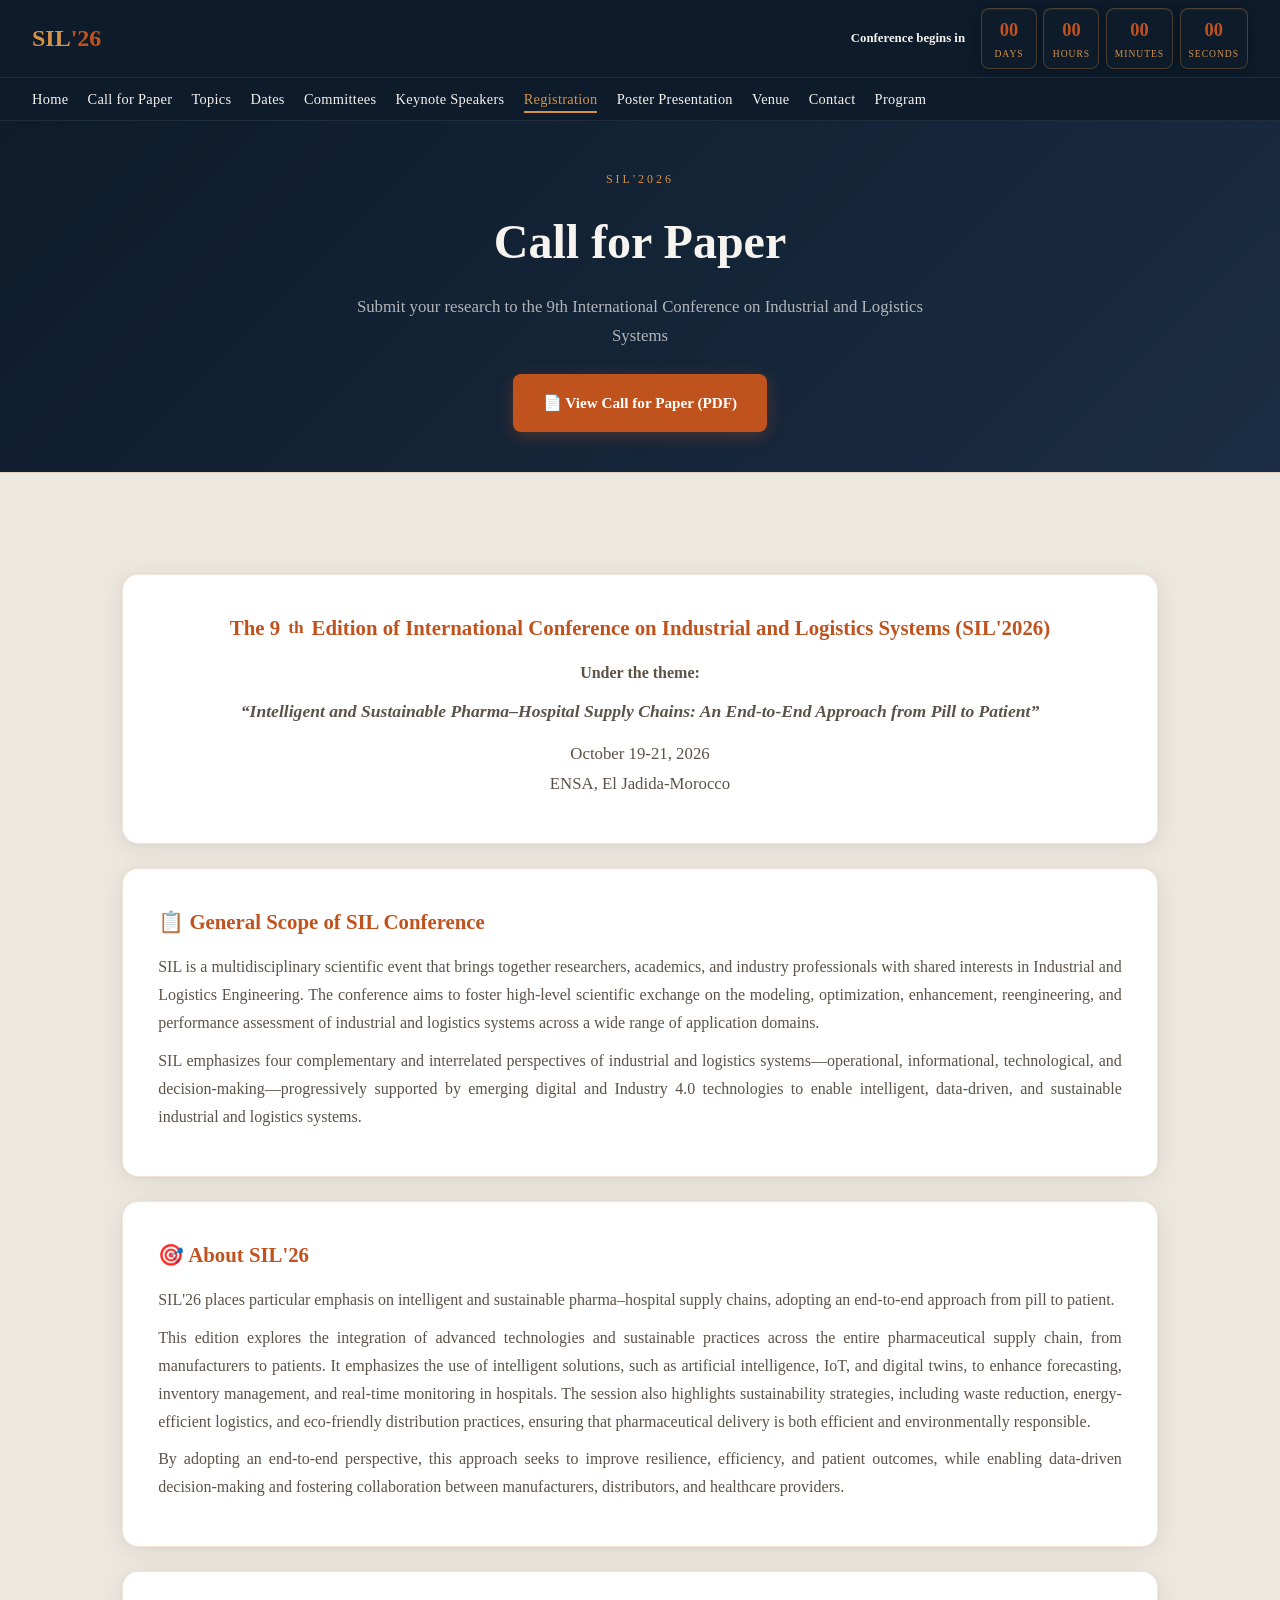
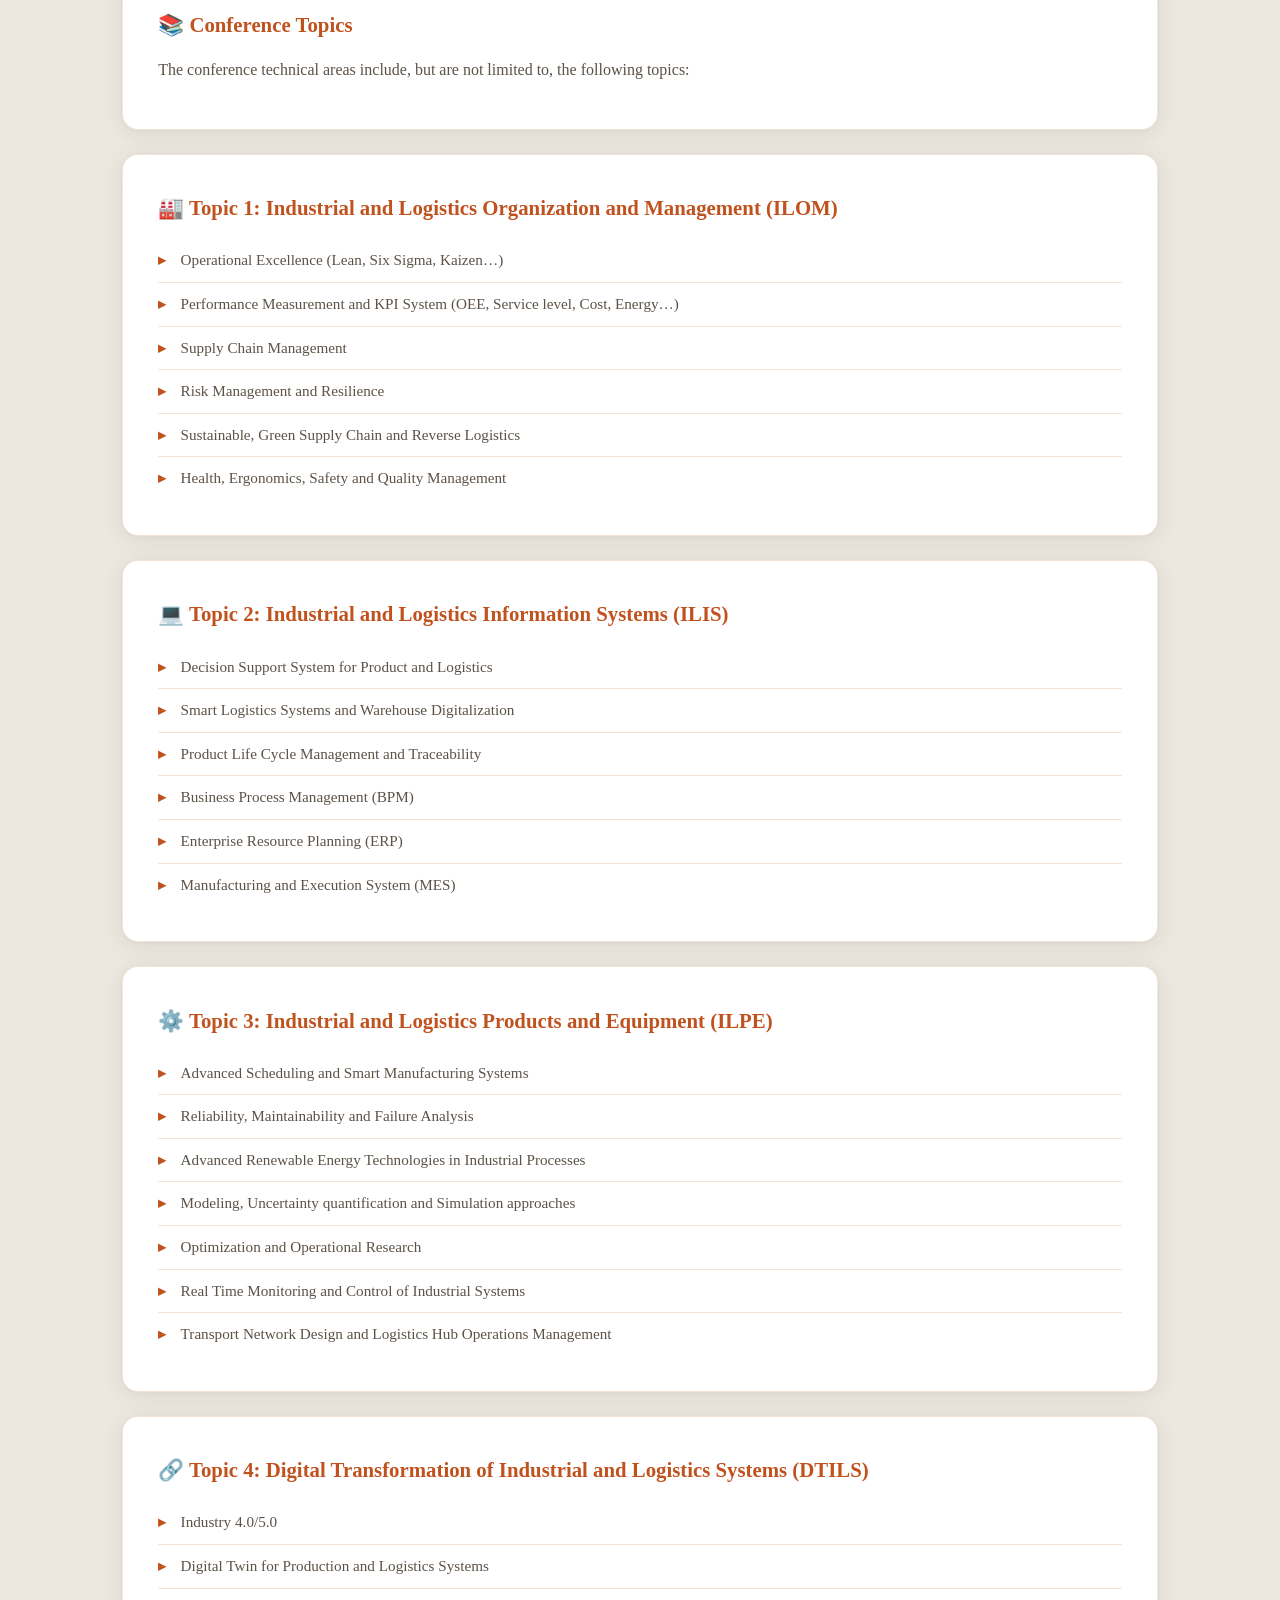
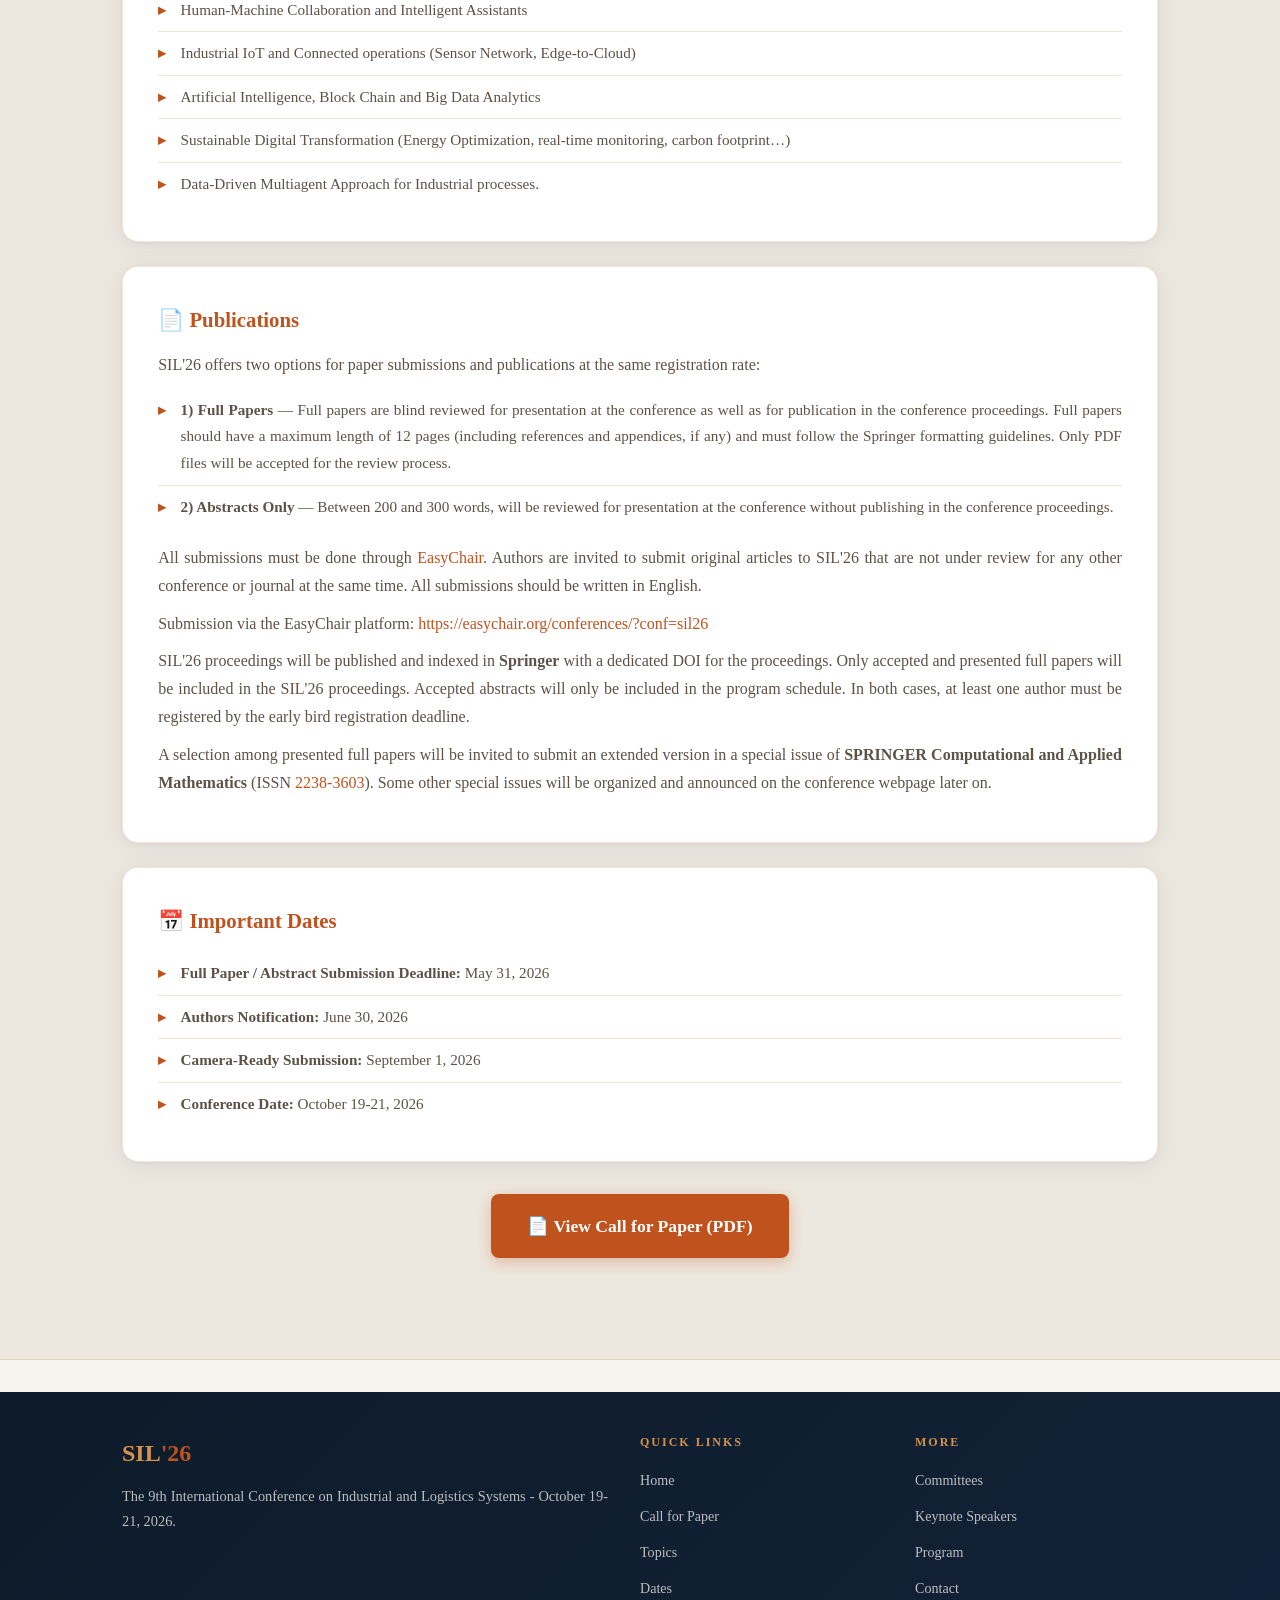
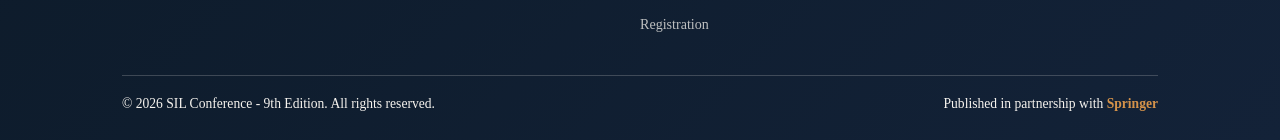
==== call-for-paper.html @ 86def8ee "Update navigation links in call-for-paper.html" ====
<!DOCTYPE html>
<html lang="en">
<head>
<meta charset="UTF-8">
<meta name="viewport" content="width=device-width, initial-scale=1.0">
<title>SIL'2026 - Call for Paper</title>
<link rel="preconnect" href="https://fonts.googleapis.com">
<link href="https://fonts.googleapis.com/css2?family=Playfair+Display:wght@600;700&family=Inter:wght@400;500;600&family=Space+Mono:wght@700&display=swap" rel="stylesheet">
<link rel="stylesheet" href="styles.css">
</head>
<body>

<header class="site-header">
  <div class="topbar">
    <div class="brand">SIL<span>'26</span></div>
    <div class="header-countdown">
      <span class="header-countdown-title">Conference begins in</span>
      <div class="cd-blocks">
        <div class="cd-block"><span class="cd-value" id="cd-days">--</span><span class="cd-label">Days</span></div>
        <div class="cd-block"><span class="cd-value" id="cd-hours">--</span><span class="cd-label">Hours</span></div>
        <div class="cd-block"><span class="cd-value" id="cd-mins">--</span><span class="cd-label">Minutes</span></div>
        <div class="cd-block"><span class="cd-value" id="cd-secs">--</span><span class="cd-label">Seconds</span></div>
      </div>
    </div>
  </div>
  <nav class="site-nav" aria-label="Main navigation">
     <ul class="nav-links">
      <li><a href="index.html">Home</a></li>
      <li><a href="call-for-paper.html">Call for Paper</a></li>
      <li><a href="topics.html">Topics</a></li>
      <li><a href="dates.html">Dates</a></li>
      <li><a href="committees.html">Committees</a></li>
      <li><a href="keynote-speakers.html">Keynote Speakers</a></li>
      <li><a href="registration.html" class="nav-active">Registration</a></li>
      <li><a href="poster.html">Poster Presentation</a></li>
      <li><a href="venue.html">Venue</a></li>
      <li><a href="contact.html">Contact</a></li>
      <li><a href="program.html">Program</a></li>
    </ul>
  </nav>
</header>

<section class="page-hero">
  <div class="container">
    <p class="section-label">SIL'2026</p>
    <h1 class="section-title">Call for Paper</h1>
    <p class="page-subtitle">Submit your research to the 9th International Conference on Industrial and Logistics Systems</p>
    <div style="margin-top: 1.5rem;">
      <a href="Call for Paper SIL'26-VF (1).docx" target="_blank" rel="noopener noreferrer" class="btn-primary" style="display: inline-flex; align-items: center; gap: 0.5rem; text-decoration: none;">
        📄 View Call for Paper (PDF)
      </a>
    </div>
  </div>
</section>

<section class="content-section">
  <div class="container" style="padding-top:2.5rem; padding-bottom:2.5rem;">

    <!-- Conference Header -->
    <div class="content-card reveal" style="text-align: center;">
      <h3 style="justify-content: center;">The 9<sup>th</sup> Edition of International Conference on Industrial and Logistics Systems (SIL'2026)</h3>
      <p style="font-weight: 600; margin-top: 0.5rem;">Under the theme:</p>
      <p style="font-style: italic; font-size: 1.1rem; margin-top: 0.25rem;"><strong>&ldquo;Intelligent and Sustainable Pharma&ndash;Hospital Supply Chains: An End-to-End Approach from Pill to Patient&rdquo;</strong></p>
      <p style="margin-top: 0.75rem; font-size: 1.05rem;">October 19-21, 2026<br>ENSA, El Jadida-Morocco</p>
    </div>

    <!-- General Scope -->
    <div class="content-card reveal">
      <h3>📋 General Scope of SIL Conference</h3>
      <p>SIL is a multidisciplinary scientific event that brings together researchers, academics, and industry professionals with shared interests in Industrial and Logistics Engineering. The conference aims to foster high-level scientific exchange on the modeling, optimization, enhancement, reengineering, and performance assessment of industrial and logistics systems across a wide range of application domains.</p>
      <p>SIL emphasizes four complementary and interrelated perspectives of industrial and logistics systems—operational, informational, technological, and decision-making—progressively supported by emerging digital and Industry 4.0 technologies to enable intelligent, data-driven, and sustainable industrial and logistics systems.</p>
    </div>

    <!-- About SIL'26 -->
    <div class="content-card reveal">
      <h3>🎯 About SIL'26</h3>
      <p>SIL'26 places particular emphasis on intelligent and sustainable pharma–hospital supply chains, adopting an end-to-end approach from pill to patient.</p>
      <p>This edition explores the integration of advanced technologies and sustainable practices across the entire pharmaceutical supply chain, from manufacturers to patients. It emphasizes the use of intelligent solutions, such as artificial intelligence, IoT, and digital twins, to enhance forecasting, inventory management, and real-time monitoring in hospitals. The session also highlights sustainability strategies, including waste reduction, energy-efficient logistics, and eco-friendly distribution practices, ensuring that pharmaceutical delivery is both efficient and environmentally responsible.</p>
      <p>By adopting an end-to-end perspective, this approach seeks to improve resilience, efficiency, and patient outcomes, while enabling data-driven decision-making and fostering collaboration between manufacturers, distributors, and healthcare providers.</p>
    </div>

    <!-- Conference Topics Header -->
    <div class="content-card reveal">
      <h3>📚 Conference Topics</h3>
      <p>The conference technical areas include, but are not limited to, the following topics:</p>
    </div>

    <!-- Topic 1 -->
    <div class="content-card reveal">
      <h3>🏭 Topic 1: Industrial and Logistics Organization and Management (ILOM)</h3>
      <ul>
        <li>Operational Excellence (Lean, Six Sigma, Kaizen…)</li>
        <li>Performance Measurement and KPI System (OEE, Service level, Cost, Energy…)</li>
        <li>Supply Chain Management</li>
        <li>Risk Management and Resilience</li>
        <li>Sustainable, Green Supply Chain and Reverse Logistics</li>
        <li>Health, Ergonomics, Safety and Quality Management</li>
      </ul>
    </div>

    <!-- Topic 2 -->
    <div class="content-card reveal">
      <h3>💻 Topic 2: Industrial and Logistics Information Systems (ILIS)</h3>
      <ul>
        <li>Decision Support System for Product and Logistics</li>
        <li>Smart Logistics Systems and Warehouse Digitalization</li>
        <li>Product Life Cycle Management and Traceability</li>
        <li>Business Process Management (BPM)</li>
        <li>Enterprise Resource Planning (ERP)</li>
        <li>Manufacturing and Execution System (MES)</li>
      </ul>
    </div>

    <!-- Topic 3 -->
    <div class="content-card reveal">
      <h3>⚙️ Topic 3: Industrial and Logistics Products and Equipment (ILPE)</h3>
      <ul>
        <li>Advanced Scheduling and Smart Manufacturing Systems</li>
        <li>Reliability, Maintainability and Failure Analysis</li>
        <li>Advanced Renewable Energy Technologies in Industrial Processes</li>
        <li>Modeling, Uncertainty quantification and Simulation approaches</li>
        <li>Optimization and Operational Research</li>
        <li>Real Time Monitoring and Control of Industrial Systems</li>
        <li>Transport Network Design and Logistics Hub Operations Management</li>
      </ul>
    </div>

    <!-- Topic 4 -->
    <div class="content-card reveal">
      <h3>🔗 Topic 4: Digital Transformation of Industrial and Logistics Systems (DTILS)</h3>
      <ul>
        <li>Industry 4.0/5.0</li>
        <li>Digital Twin for Production and Logistics Systems</li>
        <li>Human-Machine Collaboration and Intelligent Assistants</li>
        <li>Industrial IoT and Connected operations (Sensor Network, Edge-to-Cloud)</li>
        <li>Artificial Intelligence, Block Chain and Big Data Analytics</li>
        <li>Sustainable Digital Transformation (Energy Optimization, real-time monitoring, carbon footprint…)</li>
        <li>Data-Driven Multiagent Approach for Industrial processes.</li>
      </ul>
    </div>

    <!-- Publications -->
    <div class="content-card reveal">
      <h3>📄 Publications</h3>
      <p>SIL'26 offers two options for paper submissions and publications at the same registration rate:</p>
      <ul>
        <li><strong>1) Full Papers</strong> — Full papers are blind reviewed for presentation at the conference as well as for publication in the conference proceedings. Full papers should have a maximum length of 12 pages (including references and appendices, if any) and must follow the Springer formatting guidelines. Only PDF files will be accepted for the review process.</li>
        <li><strong>2) Abstracts Only</strong> — Between 200 and 300 words, will be reviewed for presentation at the conference without publishing in the conference proceedings.</li>
      </ul>
      <p style="margin-top:1rem;">All submissions must be done through <a href="https://easychair.org/conferences/?conf=sil26" target="_blank">EasyChair</a>. Authors are invited to submit original articles to SIL'26 that are not under review for any other conference or journal at the same time. All submissions should be written in English.</p>
      <p>Submission via the EasyChair platform: <a href="https://easychair.org/conferences/?conf=sil26" target="_blank">https://easychair.org/conferences/?conf=sil26</a></p>
      <p>SIL'26 proceedings will be published and indexed in <strong>Springer</strong> with a dedicated DOI for the proceedings. Only accepted and presented full papers will be included in the SIL'26 proceedings. Accepted abstracts will only be included in the program schedule. In both cases, at least one author must be registered by the early bird registration deadline.</p>
      <p>A selection among presented full papers will be invited to submit an extended version in a special issue of <strong>SPRINGER Computational and Applied Mathematics</strong> (ISSN <a href="https://link.springer.com/journal/40314" target="_blank" rel="noopener noreferrer">2238-3603</a>). Some other special issues will be organized and announced on the conference webpage later on.</p>
    </div>

    <!-- Important Dates -->
    <div class="content-card reveal">
      <h3>📅 Important Dates</h3>
      <ul>
        <li><strong>Full Paper / Abstract Submission Deadline:</strong> May 31, 2026</li>
        <li><strong>Authors Notification:</strong> June 30, 2026</li>
        <li><strong>Camera-Ready Submission:</strong> September 1, 2026</li>
        <li><strong>Conference Date:</strong> October 19-21, 2026</li>
      </ul>
    </div>

    <!-- Download Button -->
    <div style="text-align: center; margin-top: 2rem;">
      <a href="Call for Paper SIL'26-VF (1).docx" target="_blank" rel="noopener noreferrer" class="btn-primary" style="display: inline-flex; align-items: center; gap: 0.5rem; text-decoration: none; font-size: 1.1rem; padding: 1rem 2.2rem;">
        📄 View Call for Paper (PDF)
      </a>
    </div>

  </div>
</section>

<footer>
  <div class="footer-inner">
    <div class="footer-grid">
      <div class="footer-brand">
        <span class="brand">SIL<span>'26</span></span>
        <p>The 9th International Conference on Industrial and Logistics Systems - October 19-21, 2026.</p>
      </div>
      <div class="footer-col">
        <h4>Quick Links</h4>
        <ul>
          <li><a href="index.html">Home</a></li>
          <li><a href="call-for-paper.html">Call for Paper</a></li>
          <li><a href="topics.html">Topics</a></li>
          <li><a href="dates.html">Dates</a></li>
          <li><a href="registration.html">Registration</a></li>
        </ul>
      </div>
      <div class="footer-col">
        <h4>More</h4>
        <ul>
          <li><a href="committees.html">Committees</a></li>
          <li><a href="keynote-speakers.html">Keynote Speakers</a></li>
          <li><a href="program.html">Program</a></li>
          <li><a href="contact.html">Contact</a></li>
        </ul>
      </div>
    </div>
    <div class="footer-bottom">
      <span>&copy; 2026 SIL Conference - 9th Edition. All rights reserved.</span>
      <span>Published in partnership with <strong style="color:var(--accent-warm)">Springer</strong></span>
    </div>
  </div>
</footer>

<script src="main.js"></script>
</body>
</html>
---- styles.css ----
*, *::before, *::after { margin: 0; padding: 0; box-sizing: border-box; }

:root {
  --primary-dark: #0D1B2A;
  --accent: #C0521E;
  --accent-hover: #A34218;
  --accent-warm: #D4924A;
  --surface-light: #F7F4EF;
  --surface-mid: #EDE8DF;
  --text-primary: #0D1B2A;
  --text-secondary: #5C5248;
  --text-on-dark: #F7F4EF;
  --border-ghost: rgba(196, 120, 55, 0.2);
  --font-display: 'Times New Roman', Times, Baskerville, Georgia, serif;
  --font-body: 'Times New Roman', Times, Baskerville, Georgia, serif;
  --font-mono: 'Times New Roman', Times, Baskerville, Georgia, serif;
}

html { scroll-behavior: smooth; }

body {
  background: var(--surface-light);
  color: var(--text-primary);
  font-family: var(--font-body);
  font-weight: 400;
  line-height: 1.75;
  text-align: justify;
}

a { color: var(--accent); text-decoration: none; }
a:hover { color: var(--accent-hover); }

/* ── HEADER ── */
.site-header {
  position: sticky; top: 0; z-index: 10;
  background: var(--primary-dark);
  border-bottom: 1px solid rgba(255, 255, 255, 0.08);
}
.topbar {
  display: flex; flex-wrap: wrap; align-items: center; justify-content: space-between;
  padding: 0.5rem 2rem; gap: 0.6rem;
}
.brand {
  font-family: var(--font-display);
  font-size: 1.5rem;
  font-weight: 700;
  color: var(--accent-warm);
}
.brand span { color: var(--accent); }
.header-countdown {
  display: flex; align-items: center; gap: 1rem;
  font-family: var(--font-display); color: var(--text-on-dark);
}
.header-countdown-title {
  font-weight: 700; font-size: 0.8rem; color: var(--text-on-dark);
}
.cd-blocks { display: flex; gap: 0.4rem; flex-wrap: wrap; }
.cd-block {
  min-width: 56px; padding: 0.3rem 0.5rem; border-radius: 8px;
  background: var(--primary-dark);
  border: 1px solid rgba(212, 146, 74, 0.3);
  text-align: center;
  box-shadow: 0 2px 12px rgba(0,0,0,0.3), inset 0 1px 0 rgba(212,146,74,0.1);
}
.cd-value {
  display: block; font-family: var(--font-mono); font-weight: 700;
  font-size: 1.15rem; color: var(--accent); transform-origin: center bottom;
}
.cd-label {
  display: block; font-family: var(--font-body); font-size: 0.6rem;
  text-transform: uppercase; letter-spacing: 0.1em; color: var(--accent-warm);
}
.cd-value.flip { animation: flipDigit 0.25s ease-out; }
.cd-value.pulse { animation: pulseDigit 0.3s ease-out; }

/* ── NAV ── */
.site-nav {
  border-top: 1px solid rgba(255,255,255,0.08);
  background: var(--primary-dark);
  overflow-x: auto;
}
.site-nav ul {
  list-style: none; display: flex; flex-wrap: nowrap;
  gap: 1.2rem; padding: 0.45rem 2rem; align-items: center; margin: 0;
}
.site-nav a {
  font-size: 0.9rem; font-weight: 500; color: var(--text-on-dark);
  letter-spacing: 0.02em; position: relative; white-space: nowrap;
}
.site-nav a::after {
  content: ''; position: absolute; left: 0; bottom: -6px;
  width: 0; height: 1.5px; background: var(--accent); transition: width 0.2s ease;
}
.site-nav a:hover::after { width: 100%; }
.site-nav a.nav-active { color: var(--accent-warm); }
.site-nav a.nav-active::after { width: 100%; background: var(--accent-warm); }
.nav-cta {
  background: var(--accent); color: #fff !important; padding: 0.45rem 0.95rem;
  border-radius: 6px; font-weight: 600; transition: transform 0.2s ease, background 0.2s ease;
}
.nav-cta:hover { background: var(--accent-hover); }

/* ── SECTIONS ── */
section { padding: 3.8rem 0; position: relative; }
.container { max-width: 1100px; margin: 0 auto; padding: 0 2rem; }
.section-label {
  font-size: 0.75rem; letter-spacing: 3px; text-transform: uppercase;
  color: var(--accent); margin-bottom: 0.6rem;
}
.section-title {
  font-family: var(--font-display); font-size: clamp(2rem, 3vw, 2.6rem);
  font-weight: 600; margin-bottom: 1rem;
}

/* ── HERO ── */
#hero { padding: 4.2rem 0 3.2rem; }
.hero-grid { display: grid; grid-template-columns: 2fr 1fr; gap: 2rem; align-items: stretch; }
.hero-grid > * { position: relative; z-index: 1; }
.hero-copy {
  background: #fff; border-left: 3px solid var(--accent); border-radius: 16px;
  padding: 2.2rem;
  box-shadow: 0 4px 28px rgba(13,27,42,0.09), 0 1px 4px rgba(13,27,42,0.05);
}
.hero-badge {
  display: inline-flex; padding: 0.35rem 0.9rem; border-radius: 20px;
  background: var(--surface-mid); color: var(--accent);
  font-size: 0.7rem; text-transform: uppercase; letter-spacing: 0.16em; font-weight: 600;
}
.hero-title {
  font-family: var(--font-display); font-size: 64px; line-height: 1.1;
  font-weight: 700; color: var(--text-primary); margin: 1rem 0 0.8rem;
  position: relative; z-index: 1;
}
.hero-title::before {
  content: ''; position: absolute; width: 220px; height: 120px; left: -20px; top: 10px;
  background: radial-gradient(circle, rgba(212,146,74,0.25), transparent 65%);
  filter: blur(8px); z-index: -1; animation: titleGlow 6s ease-in-out infinite;
}
.year-2026 {
  position: relative;
  display: inline;
  z-index: 1;
  padding: 0 5px;
  box-decoration-break: clone;
  -webkit-box-decoration-break: clone;
  background: linear-gradient(to top, rgba(255,145,20,0.55) 0.55em, transparent 0.55em) no-repeat left bottom;
  background-size: 0% 100%;
  border-radius: 3px;
  animation: highlighterSweep 3.4s ease-in-out infinite;
}
@keyframes highlighterSweep {
  0%, 6% { background-size: 0% 100%; }
  22% { background-size: 100% 100%; }
  78% { background-size: 100% 100%; }
  100% { background-size: 0% 100%; }
}
.hero-theme { font-size: 1rem; color: var(--text-secondary); font-style: italic; margin-bottom: 1.8rem; }
.hero-actions { display: flex; flex-wrap: wrap; gap: 0.8rem; }
.btn-primary, .btn-outline {
  display: inline-flex; align-items: center; justify-content: center;
  padding: 0.9rem 1.8rem; font-size: 0.95rem; font-weight: 600;
  border-radius: 8px; border: 1.5px solid transparent;
}
.btn-primary {
  background: var(--accent); color: #fff;
  transition: transform 0.2s ease, background 0.2s ease;
  box-shadow: 0 4px 16px rgba(192,82,30,0.32);
}
.btn-primary:hover { background: var(--accent-hover); transform: scale(1.03); }
.btn-outline {
  background: transparent; color: var(--text-primary);
  border-color: var(--text-primary); position: relative; overflow: hidden;
}
.btn-outline::before {
  content: ''; position: absolute; inset: 0;
  background: var(--primary-dark); transform: translateX(-100%);
  transition: transform 0.25s ease; z-index: 0;
}
.btn-outline span { position: relative; z-index: 1; }
.btn-outline:hover::before { transform: translateX(0); }
.btn-outline:hover { color: var(--text-on-dark); }

.hero-side { display: grid; gap: 1.4rem; align-content: space-between; }
.hero-visual-wrap { position: relative; background: transparent; }
.hero-industry-img {
  width: 100%;
  height: 320px;
  object-fit: cover;
  border-radius: 16px;
  box-shadow: 0 8px 32px rgba(13,27,42,0.25);
  display: block;
  transition: transform 0.3s ease;
}
.hero-industry-img:hover {
  transform: translateY(-4px);
  box-shadow: 0 12px 40px rgba(13,27,42,0.35);
}
.hero-card {
  background: var(--primary-dark); border-radius: 16px; padding: 1.5rem;
  color: var(--text-on-dark);
  box-shadow: 0 8px 32px rgba(13,27,42,0.38), 0 2px 8px rgba(13,27,42,0.2);
}
.hero-card h3 { font-family: var(--font-display); font-size: 1.2rem; margin-bottom: 1rem; }
.hero-card ul { list-style: none; }
.hero-card li { padding: 0.45rem 0; border-bottom: 1px solid rgba(212,146,74,0.25); font-size: 0.95rem; }
.hero-card li:last-child { border-bottom: none; }
.hero-card strong { font-weight: 600; color: var(--accent-warm); }

/* ── SPONSORS ── */
#sponsors {
  background: var(--surface-mid);
  border-top: 1px solid var(--border-ghost);
  border-bottom: 1px solid var(--border-ghost);
  padding: 3rem 0;
  overflow: hidden;
}
.sponsors-track { overflow: hidden; position: relative; }
.sponsors-track::before, .sponsors-track::after {
  content: ''; position: absolute; top: 0; bottom: 0; width: 80px; z-index: 2;
}
.sponsors-track::before { left: 0; background: linear-gradient(90deg, var(--surface-mid), transparent); }
.sponsors-track::after { right: 0; background: linear-gradient(-90deg, var(--surface-mid), transparent); }
.sponsors-slider {
  display: flex; gap: 3rem; align-items: center;
  animation: scrollLogos 18s linear infinite;
  width: max-content;
}
.sponsor-logo {
  flex-shrink: 0; background: #fff; border-radius: 12px; padding: 1.2rem 2rem;
  box-shadow: 0 2px 12px rgba(13,27,42,0.06);
  transition: transform 0.3s ease, box-shadow 0.3s ease;
}
.sponsor-logo:hover { transform: scale(1.05); box-shadow: 0 6px 24px rgba(13,27,42,0.12); }
.sponsor-logo img { height: 60px; width: auto; display: block; object-fit: contain; }
@keyframes scrollLogos {
  0% { transform: translateX(0); }
  100% { transform: translateX(-50%); }
}

/* ── PAGE CONTENT ── */
.page-hero {
  background: linear-gradient(135deg, var(--primary-dark) 0%, #1B2D44 100%);
  color: var(--text-on-dark); padding: 3rem 0 2.5rem; text-align: center;
}
.page-hero .section-label { color: var(--accent-warm); }
.page-hero .section-title { color: var(--text-on-dark); font-size: clamp(2rem,4vw,3rem); margin-bottom: 0.5rem; }
.page-hero .page-subtitle { color: rgba(247,244,239,0.7); font-size: 1.05rem; max-width: 600px; margin: 0 auto; }

.content-section {
  background: var(--surface-mid);
  border-top: 1px solid var(--border-ghost);
  border-bottom: 1px solid var(--border-ghost);
}
.content-card {
  background: #fff; border: 1px solid var(--border-ghost); border-radius: 16px;
  padding: 2.2rem; margin-bottom: 1.5rem;
  box-shadow: 0 4px 24px rgba(13,27,42,0.08), 0 1px 4px rgba(13,27,42,0.04);
  transition: transform 0.2s ease, box-shadow 0.2s ease;
}
.content-card:hover {
  transform: translateY(-2px);
  box-shadow: 0 8px 32px rgba(13,27,42,0.12), 0 2px 8px rgba(13,27,42,0.06);
}
.content-card h3 {
  font-family: var(--font-display); font-size: 1.3rem; color: var(--accent);
  margin-bottom: 0.8rem; display: flex; align-items: center; gap: 0.5rem;
}
.content-card p { color: var(--text-secondary); margin-bottom: 0.6rem; }
.content-card ul { list-style: none; padding: 0; }
.content-card ul li {
  padding: 0.5rem 0; border-bottom: 1px solid var(--border-ghost);
  color: var(--text-secondary); font-size: 0.95rem;
  padding-left: 1.4rem; position: relative;
}
.content-card ul li::before {
  content: '▸'; position: absolute; left: 0; color: var(--accent); font-weight: 700;
}
.content-card ul li:last-child { border-bottom: none; }

/* ── TOPIC CARDS ── */
.topics-grid { display: grid; grid-template-columns: repeat(2, 1fr); gap: 1.5rem; }

/* ── DATES TIMELINE ── */
.timeline { position: relative; padding-left: 2rem; }
.timeline::before {
  content: ''; position: absolute; left: 0; top: 0; bottom: 0;
  width: 3px; background: linear-gradient(180deg, var(--accent), var(--accent-warm));
  border-radius: 3px;
}
.timeline-item {
  position: relative; margin-bottom: 2rem; padding-left: 1.5rem;
}
.timeline-item::before {
  content: ''; position: absolute; left: -2.35rem; top: 0.5rem;
  width: 14px; height: 14px; border-radius: 50%;
  background: var(--accent); border: 3px solid var(--surface-light);
  box-shadow: 0 0 0 3px var(--accent);
}
.timeline-date {
  font-family: var(--font-mono); font-size: 0.85rem; color: var(--accent);
  font-weight: 700; margin-bottom: 0.3rem;
}
.timeline-title {
  font-family: var(--font-display); font-size: 1.15rem; font-weight: 600;
  margin-bottom: 0.2rem;
}

/* ── COMMITTEE GRID ── */
.committee-grid { display: grid; grid-template-columns: repeat(auto-fill, minmax(220px, 1fr)); gap: 1.2rem; }
.member-card {
  background: #fff; border: 1px solid var(--border-ghost); border-radius: 14px;
  padding: 1.5rem; text-align: center;
  box-shadow: 0 3px 14px rgba(13,27,42,0.07);
  transition: transform 0.2s ease, box-shadow 0.2s ease;
}
.member-card:hover { transform: translateY(-4px); box-shadow: 0 8px 28px rgba(13,27,42,0.12); }
.member-avatar {
  width: 80px; height: 80px; border-radius: 50%; margin: 0 auto 1rem;
  background: linear-gradient(135deg, var(--accent), var(--accent-warm));
  display: flex; align-items: center; justify-content: center;
  font-family: var(--font-display); font-size: 1.6rem; color: #fff; font-weight: 700;
  overflow: hidden;
}
.member-avatar img {
  width: 100%;
  height: 100%;
  object-fit: cover;
  border-radius: 50%;
}
.member-name { font-weight: 600; font-size: 1rem; margin-bottom: 0.2rem; }
.member-role { font-size: 0.85rem; color: var(--text-secondary); }

/* ── SPEAKER CARDS ── */
.speakers-grid { display: grid; grid-template-columns: repeat(2, 1fr); gap: 2rem; }
.speaker-card {
  background: #fff; border: 1px solid var(--border-ghost); border-radius: 16px;
  padding: 2.5rem; text-align: center;
  box-shadow: 0 4px 24px rgba(13,27,42,0.08);
  transition: transform 0.2s ease;
}
.speaker-card:hover { transform: translateY(-4px); }
.speaker-avatar {
  width: 120px; height: 120px; border-radius: 50%; margin: 0 auto 1.2rem;
  background: linear-gradient(135deg, var(--primary-dark), #1B2D44);
  display: flex; align-items: center; justify-content: center;
  font-size: 2.4rem; color: var(--accent-warm);
  box-shadow: 0 4px 20px rgba(13,27,42,0.2);
}
.speaker-name { font-family: var(--font-display); font-size: 1.3rem; font-weight: 600; margin-bottom: 0.3rem; }
.speaker-affiliation { color: var(--text-secondary); font-size: 0.95rem; }

/* ── REGISTRATION TABLE ── */
.reg-table {
  width: 100%; border-collapse: separate; border-spacing: 0;
  border-radius: 12px; overflow: hidden;
  box-shadow: 0 4px 24px rgba(13,27,42,0.08);
}
.reg-table thead th {
  background: var(--primary-dark); color: var(--text-on-dark);
  padding: 1.2rem 1.5rem; font-family: var(--font-display);
  font-size: 1rem; font-weight: 600; text-align: left;
}
.reg-table tbody td {
  padding: 1.2rem 1.5rem; background: #fff;
  border-bottom: 1px solid var(--border-ghost);
  font-size: 1rem;
}
.reg-table tbody tr:last-child td { border-bottom: none; }
.reg-table tbody tr:hover td { background: var(--surface-mid); }
.fee-amount { font-family: var(--font-mono); font-weight: 700; color: var(--accent); font-size: 1.1rem; }

/* ── WIP BANNER ── */
.wip-container {
  text-align: center; padding: 4rem 2rem;
}
.wip-icon {
  font-size: 4rem; margin-bottom: 1rem;
  animation: wobble 2s ease-in-out infinite;
}
.wip-title {
  font-family: var(--font-display); font-size: 2rem; font-weight: 600;
  margin-bottom: 0.6rem;
}
.wip-text { color: var(--text-secondary); font-size: 1.1rem; max-width: 500px; margin: 0 auto; }

/* ── CONTACT ── */
.contact-grid { display: grid; grid-template-columns: repeat(2, 1fr); gap: 2rem; }
.contact-card {
  background: #fff; border: 1px solid var(--border-ghost); border-radius: 14px;
  padding: 2rem; text-align: center;
  box-shadow: 0 3px 14px rgba(13,27,42,0.07);
  transition: transform 0.2s ease;
}
.contact-card:hover { transform: translateY(-3px); }
.contact-icon {
  font-size: 2.4rem; margin-bottom: 0.8rem;
  background: linear-gradient(135deg, var(--accent), var(--accent-warm));
  -webkit-background-clip: text; -webkit-text-fill-color: transparent;
}
.contact-name { font-family: var(--font-display); font-size: 1.15rem; font-weight: 600; margin-bottom: 0.3rem; }
.contact-email { color: var(--accent); font-size: 0.95rem; }

/* ── VENUE PREVIEW ── */
#venue-preview {
  padding: 3rem 0;
  background: var(--surface-light);
}
.venue-image-wrap {
  max-width: 800px;
  margin: 0 auto;
  border-radius: 20px;
  overflow: hidden;
  box-shadow: 0 12px 48px rgba(13,27,42,0.18), 0 4px 16px rgba(13,27,42,0.08);
  transition: transform 0.3s ease, box-shadow 0.3s ease;
}
.venue-image-wrap:hover {
  transform: translateY(-4px);
  box-shadow: 0 18px 60px rgba(13,27,42,0.22), 0 6px 20px rgba(13,27,42,0.1);
}
.venue-hero-img {
  width: 100%;
  height: 420px;
  object-fit: cover;
  display: block;
}
.venue-location-title {
  font-family: var(--font-display);
  font-size: 2.4rem;
  font-weight: 700;
  color: var(--text-primary);
  margin-top: 1.5rem;
  letter-spacing: 1px;
  position: relative;
  display: inline-block;
}
.venue-location-title::after {
  content: '';
  display: block;
  width: 60px;
  height: 3px;
  background: linear-gradient(90deg, var(--accent), var(--accent-warm));
  margin: 0.5rem auto 0;
  border-radius: 3px;
}

/* ── FOOTER ── */
footer {
  background: linear-gradient(135deg, var(--primary-dark), #132238);
  color: var(--text-on-dark); padding: 2.5rem 0 1.5rem; margin-top: 2rem;
}
.footer-inner { max-width: 1100px; margin: 0 auto; padding: 0 2rem; }
.footer-grid { display: grid; grid-template-columns: 2fr 1fr 1fr; gap: 2rem; margin-bottom: 1.8rem; }
.footer-brand .brand { color: var(--accent-warm); display: block; margin-bottom: 0.6rem; }
.footer-brand p { font-size: 0.9rem; color: rgba(247,244,239,0.75); }
.footer-col h4 { font-size: 0.75rem; letter-spacing: 2px; text-transform: uppercase; margin-bottom: 0.8rem; color: var(--accent-warm); }
.footer-col ul { list-style: none; }
.footer-col li { margin-bottom: 0.5rem; }
.footer-col a { color: rgba(247,244,239,0.75); font-size: 0.88rem; }
.footer-col a:hover { color: var(--text-on-dark); }
.footer-bottom {
  border-top: 1px solid rgba(247,244,239,0.2); padding-top: 1rem;
  display: flex; justify-content: space-between; gap: 1rem; flex-wrap: wrap; font-size: 0.85rem;
}

/* ── ANIMATIONS ── */
.hero-animate {
  opacity: 0; transform: translateY(24px);
  animation: heroIn 0.6s cubic-bezier(0.22,1,0.36,1) forwards;
}
.hero-animate.delay-1 { animation-delay: 0.1s; }
.hero-animate.delay-2 { animation-delay: 0.25s; }
.hero-animate.delay-3 { animation-delay: 0.38s; }
.hero-photo {
  opacity: 0; transform: scale(1.03);
  animation: heroPhotoIn 0.6s cubic-bezier(0.22,1,0.36,1) 0.2s forwards;
}
.reveal {
  opacity: 0; transform: translateY(32px);
  transition: opacity 0.7s cubic-bezier(0.22,1,0.36,1), transform 0.7s cubic-bezier(0.22,1,0.36,1);
}
.reveal.visible { opacity: 1; transform: none; }
.reveal-delay-1 { transition-delay: 0.08s; }
.reveal-delay-2 { transition-delay: 0.16s; }
.reveal-delay-3 { transition-delay: 0.24s; }

@keyframes heroIn { from { opacity:0; transform:translateY(24px); } to { opacity:1; transform:translateY(0); } }
@keyframes heroPhotoIn { from { opacity:0; transform:scale(1.03); } to { opacity:1; transform:scale(1); } }
@keyframes flipDigit { from { transform:rotateX(90deg); } to { transform:rotateX(0); } }
@keyframes pulseDigit { 0% { transform:scale(1); color:var(--accent); } 50% { transform:scale(1.15); color:var(--accent-warm); } 100% { transform:scale(1); color:var(--accent); } }
@keyframes titleGlow { 0%,100% { transform:translate3d(0,0,0) scale(1); opacity:.7; } 50% { transform:translate3d(18px,-8px,0) scale(1.1); opacity:1; } }

@keyframes floatBottle { 0%,100% { transform:translate3d(0,0,0) rotate(-1deg); } 50% { transform:translate3d(0,-12px,0) rotate(1deg); } }
@keyframes floatPill { 0%,100% { transform:translate3d(0,0,0) rotate(6deg); } 50% { transform:translate3d(0,-8px,0) rotate(-4deg); } }
@keyframes wobble { 0%,100% { transform:rotate(0); } 25% { transform:rotate(-8deg); } 75% { transform:rotate(8deg); } }

/* ── RESPONSIVE ── */
@media (max-width: 900px) {
  .hero-grid { grid-template-columns: 1fr; }
  .hero-industry-img { height: 260px; }
  .topics-grid, .speakers-grid, .contact-grid { grid-template-columns: 1fr; }
}
@media (max-width: 768px) {
  .topbar { flex-direction: column; text-align: center; justify-content: center; padding: 1rem; }
  .site-nav ul { gap: 0.8rem; padding: 0.8rem 1rem; }
  .hero-title { font-size: 3rem; }
  .hero-copy { padding: 1.5rem; }
  .content-card { padding: 1.5rem; }
  .footer-grid { grid-template-columns: 1fr; }
  .header-countdown { display: none; }
  .committee-grid { grid-template-columns: repeat(2, 1fr); }
  .sponsors-slider { gap: 1.5rem; }
}
@media (max-width: 480px) {
  .hero-title { font-size: 2.2rem; }
  .hero-actions { flex-direction: column; width: 100%; }
  .btn-primary, .btn-outline { width: 100%; }
  .committee-grid { grid-template-columns: 1fr; }
  .site-nav ul { justify-content: flex-start; }
  .content-card { padding: 1.2rem; }
  .reg-table { display: block; overflow-x: auto; white-space: nowrap; }
}
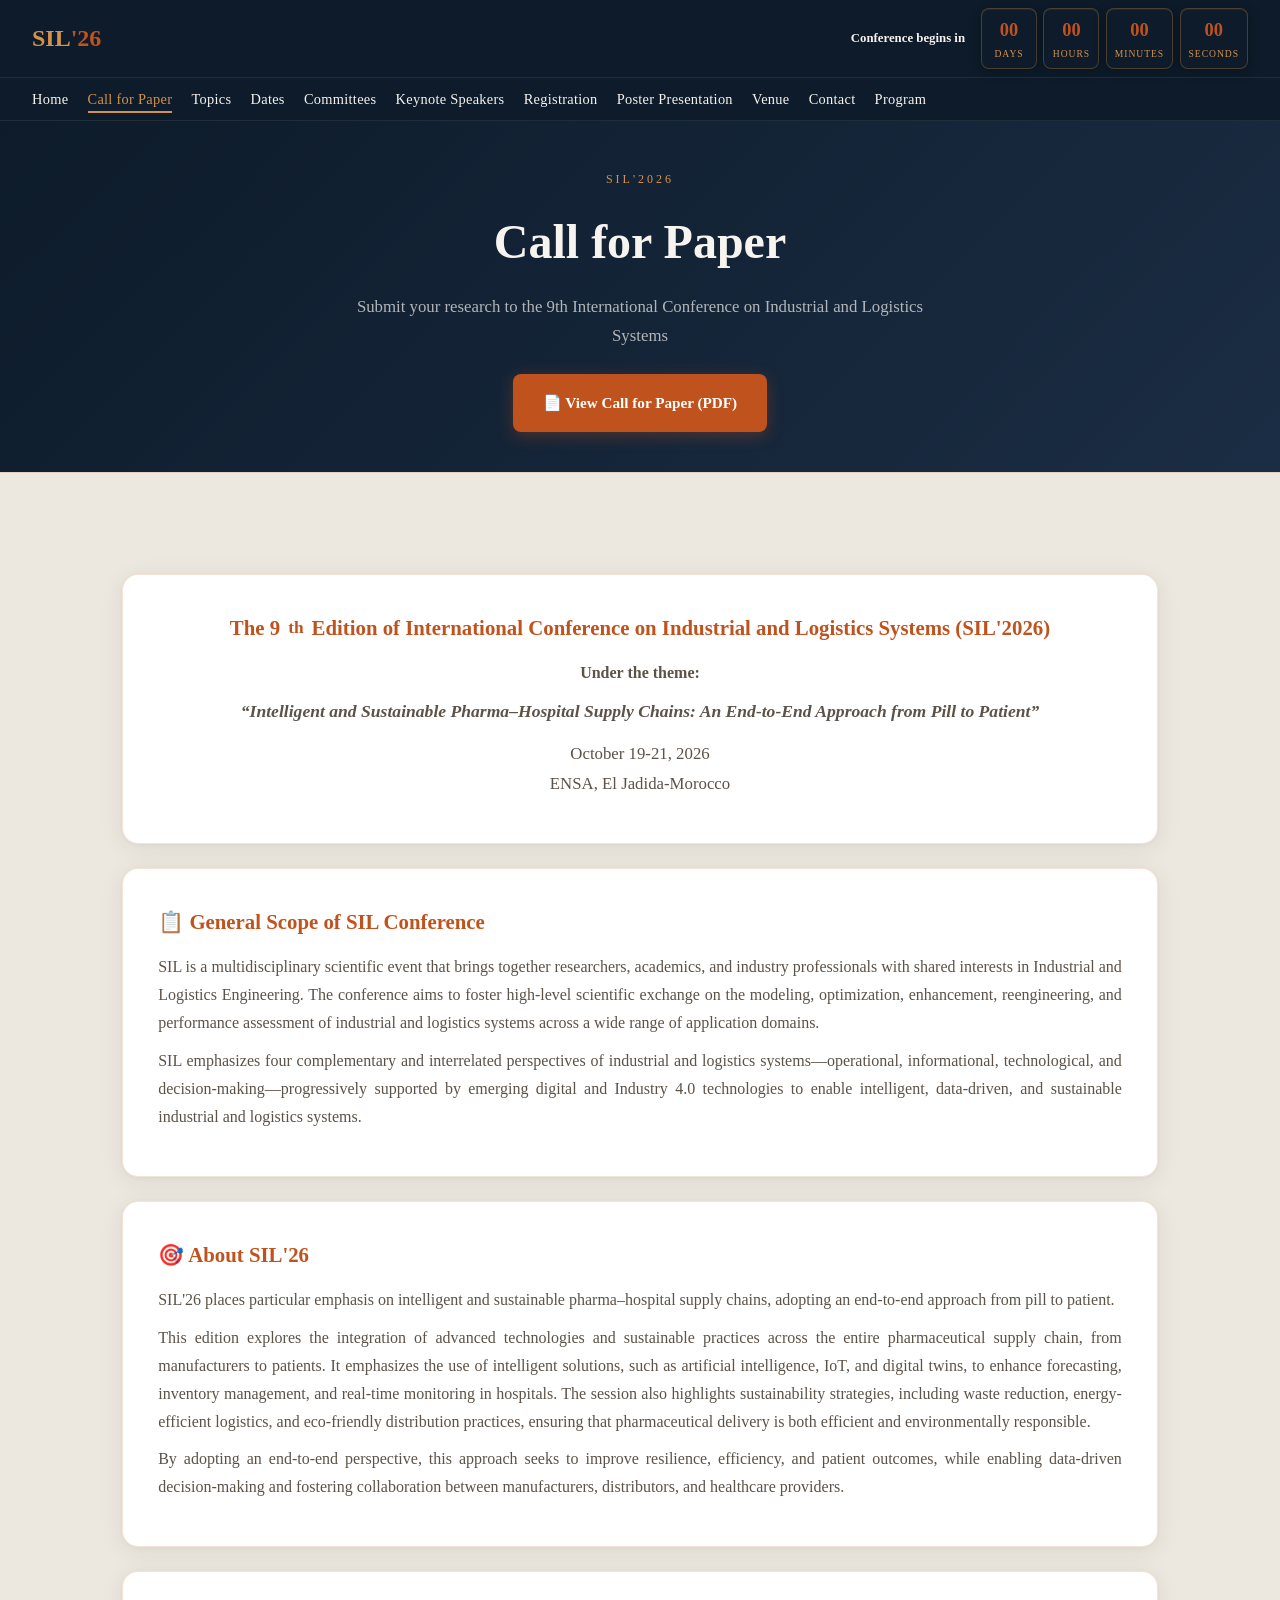
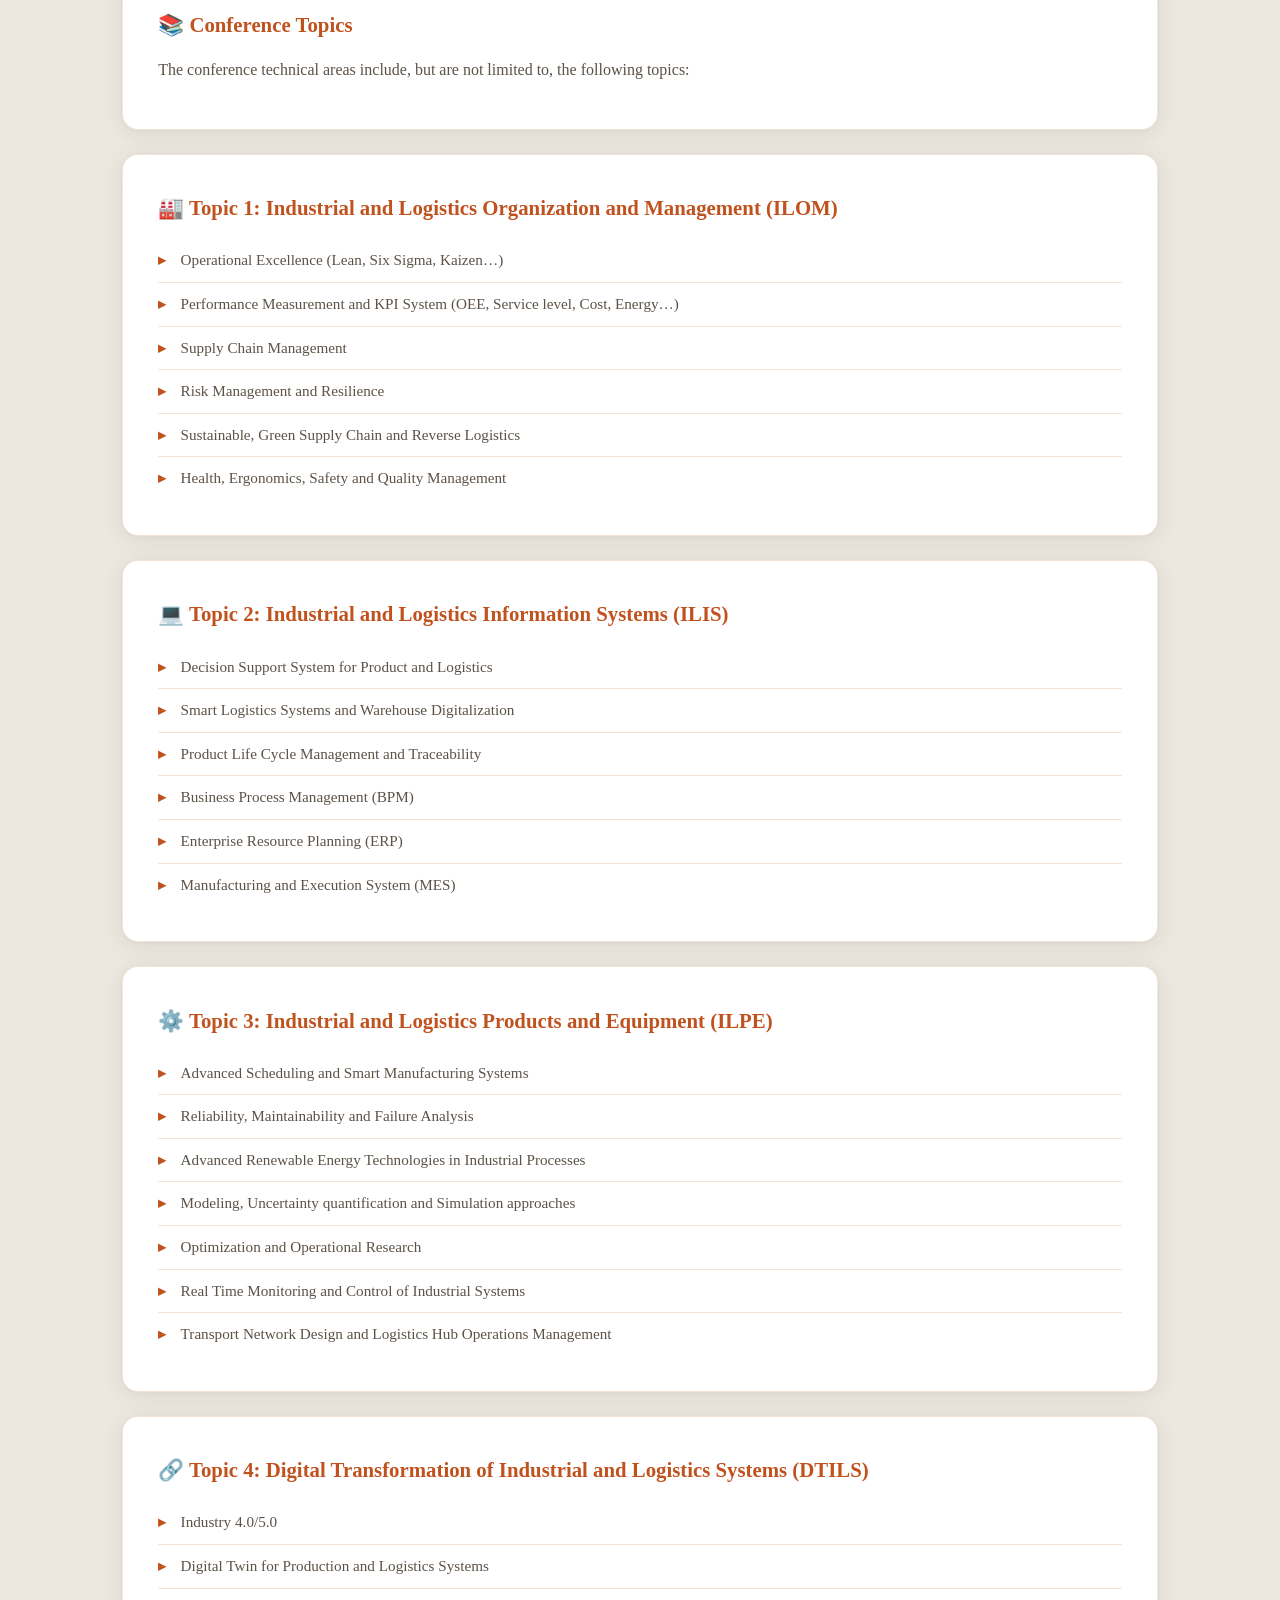
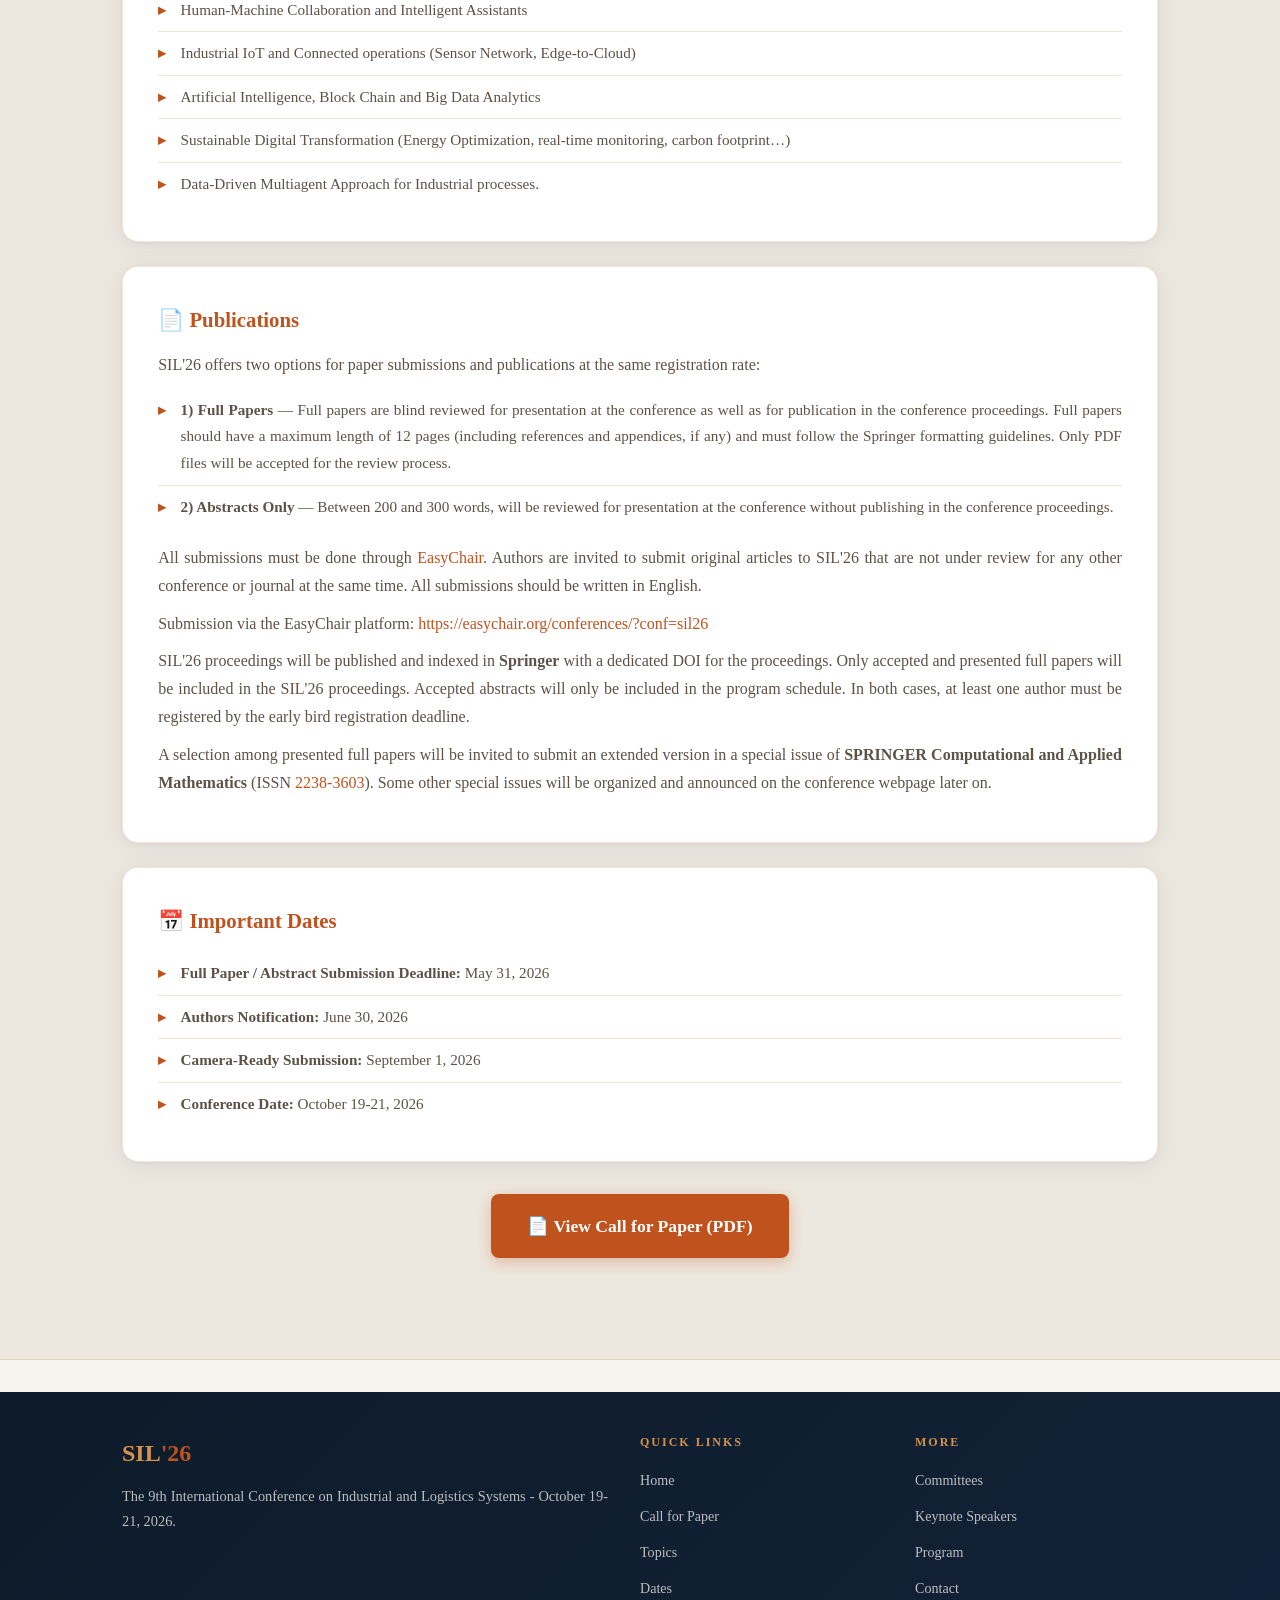
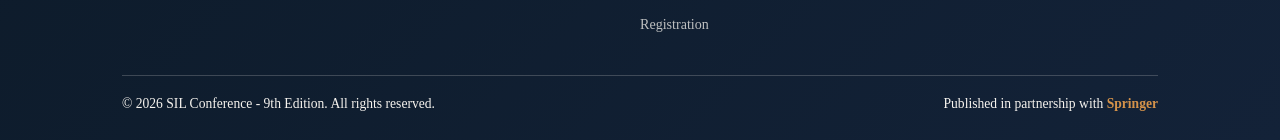
==== commit 6882bf39: "fix: align all pages to use Registration in nav bar and center contact card" ====
--- a/call-for-paper.html
+++ b/call-for-paper.html
@@ -24,14 +24,14 @@
     </div>
   </div>
   <nav class="site-nav" aria-label="Main navigation">
-     <ul class="nav-links">
+      <ul class="nav-links">
       <li><a href="index.html">Home</a></li>
-      <li><a href="call-for-paper.html">Call for Paper</a></li>
+      <li><a href="call-for-paper.html" class="nav-active">Call for Paper</a></li>
       <li><a href="topics.html">Topics</a></li>
       <li><a href="dates.html">Dates</a></li>
       <li><a href="committees.html">Committees</a></li>
       <li><a href="keynote-speakers.html">Keynote Speakers</a></li>
-      <li><a href="registration.html" class="nav-active">Registration</a></li>
+      <li><a href="registration.html">Registration</a></li>
       <li><a href="poster.html">Poster Presentation</a></li>
       <li><a href="venue.html">Venue</a></li>
       <li><a href="contact.html">Contact</a></li>
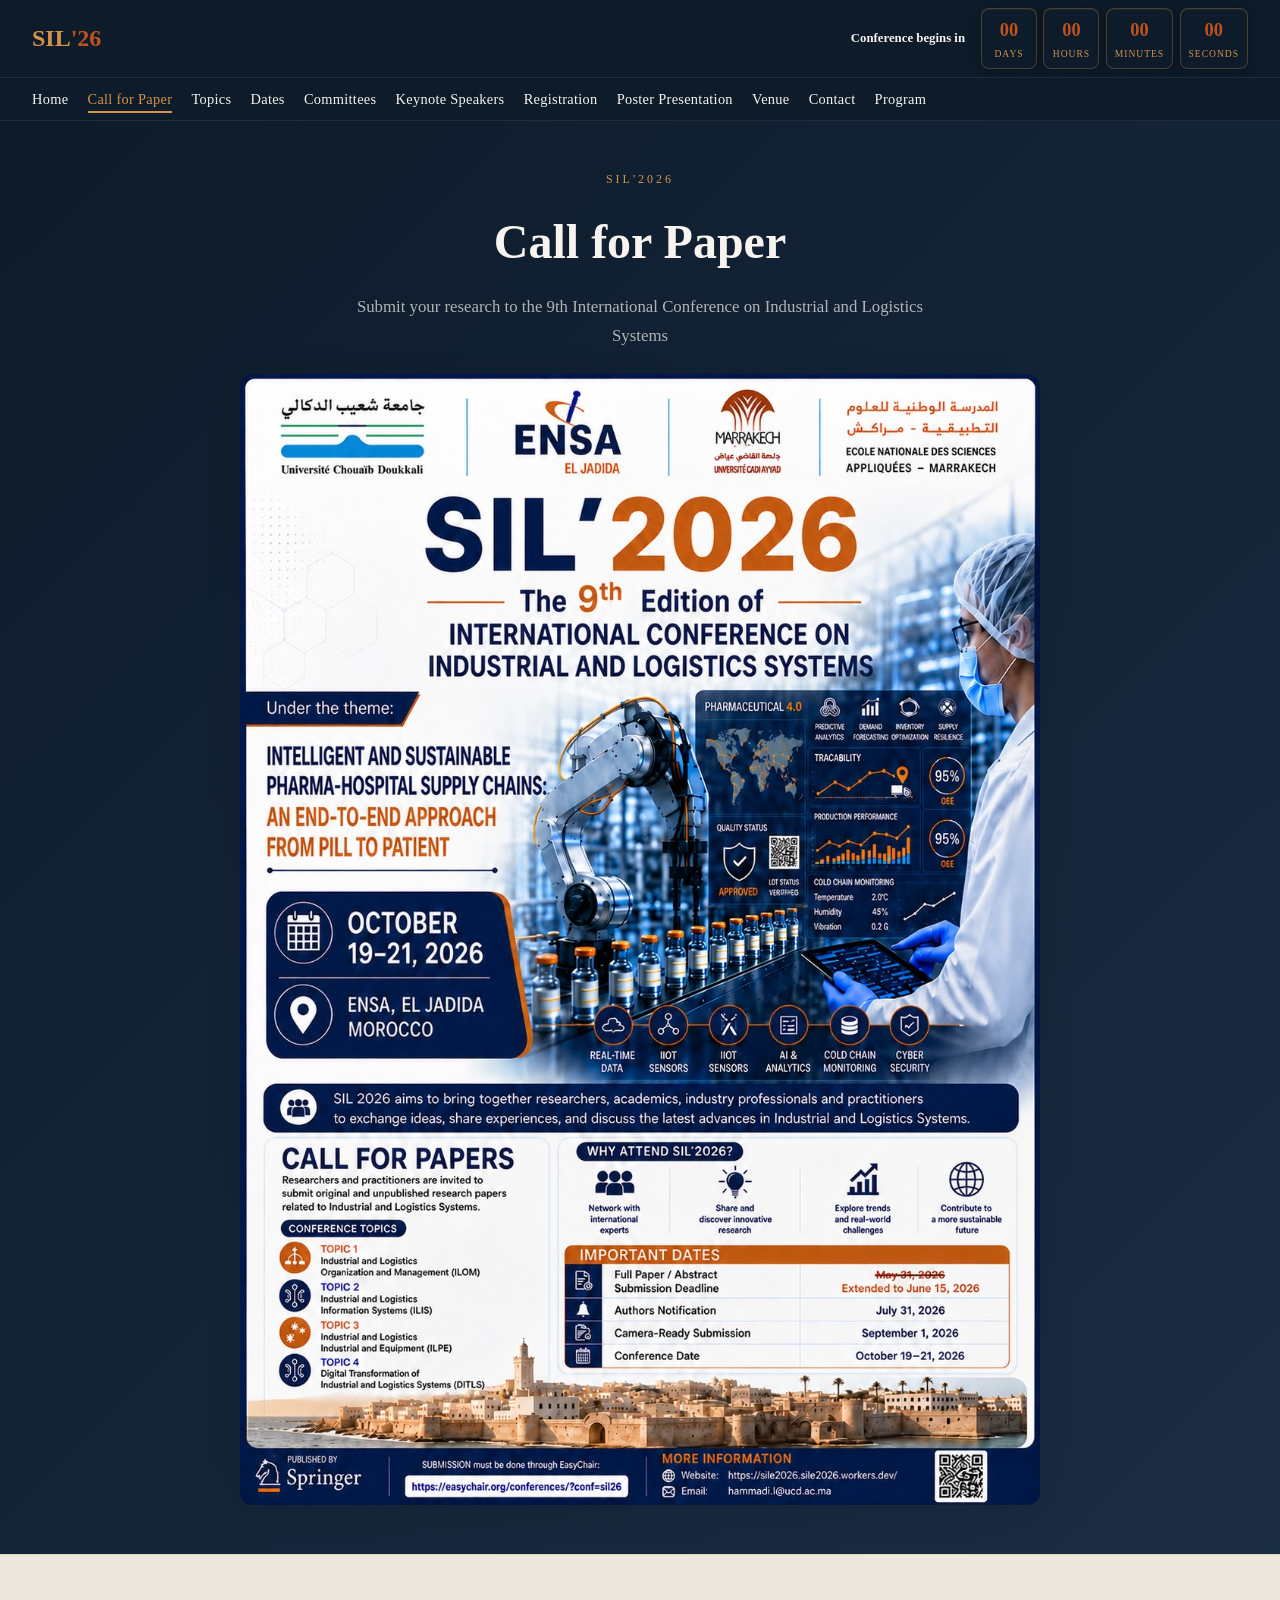
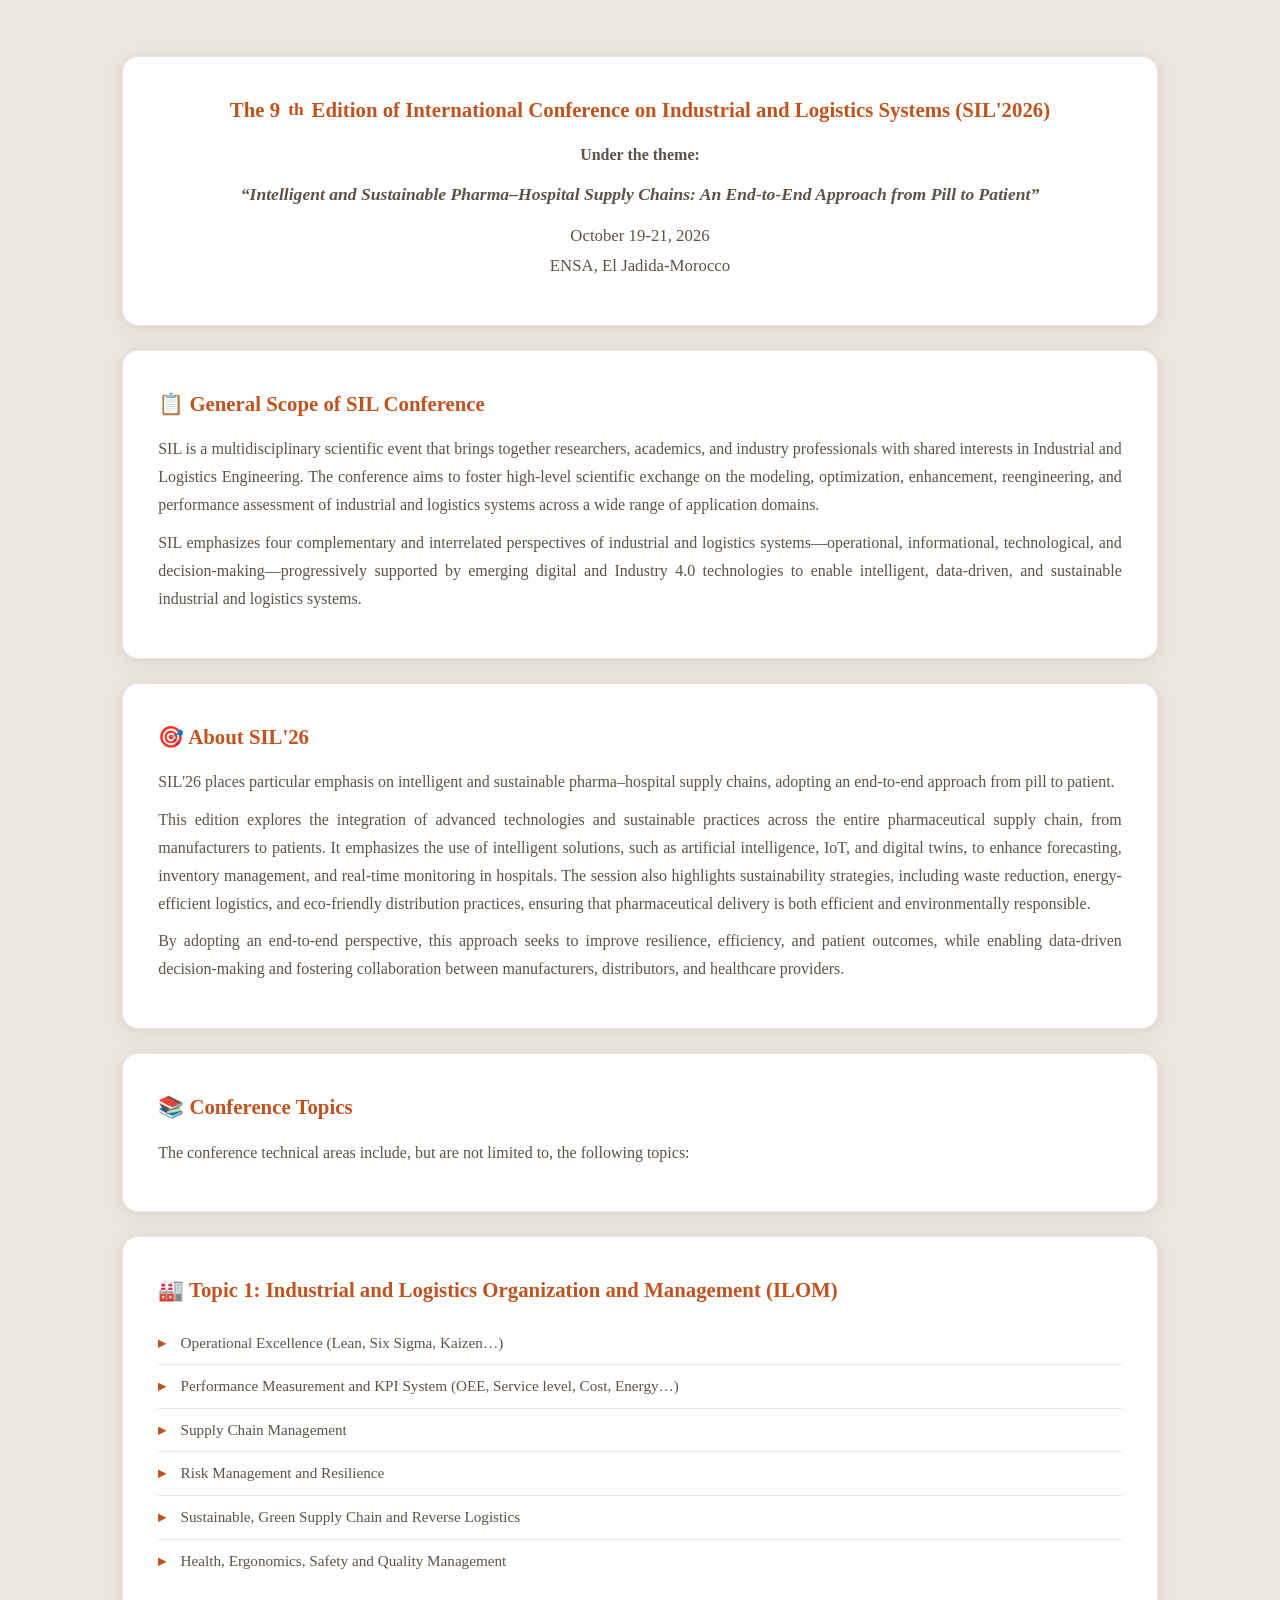
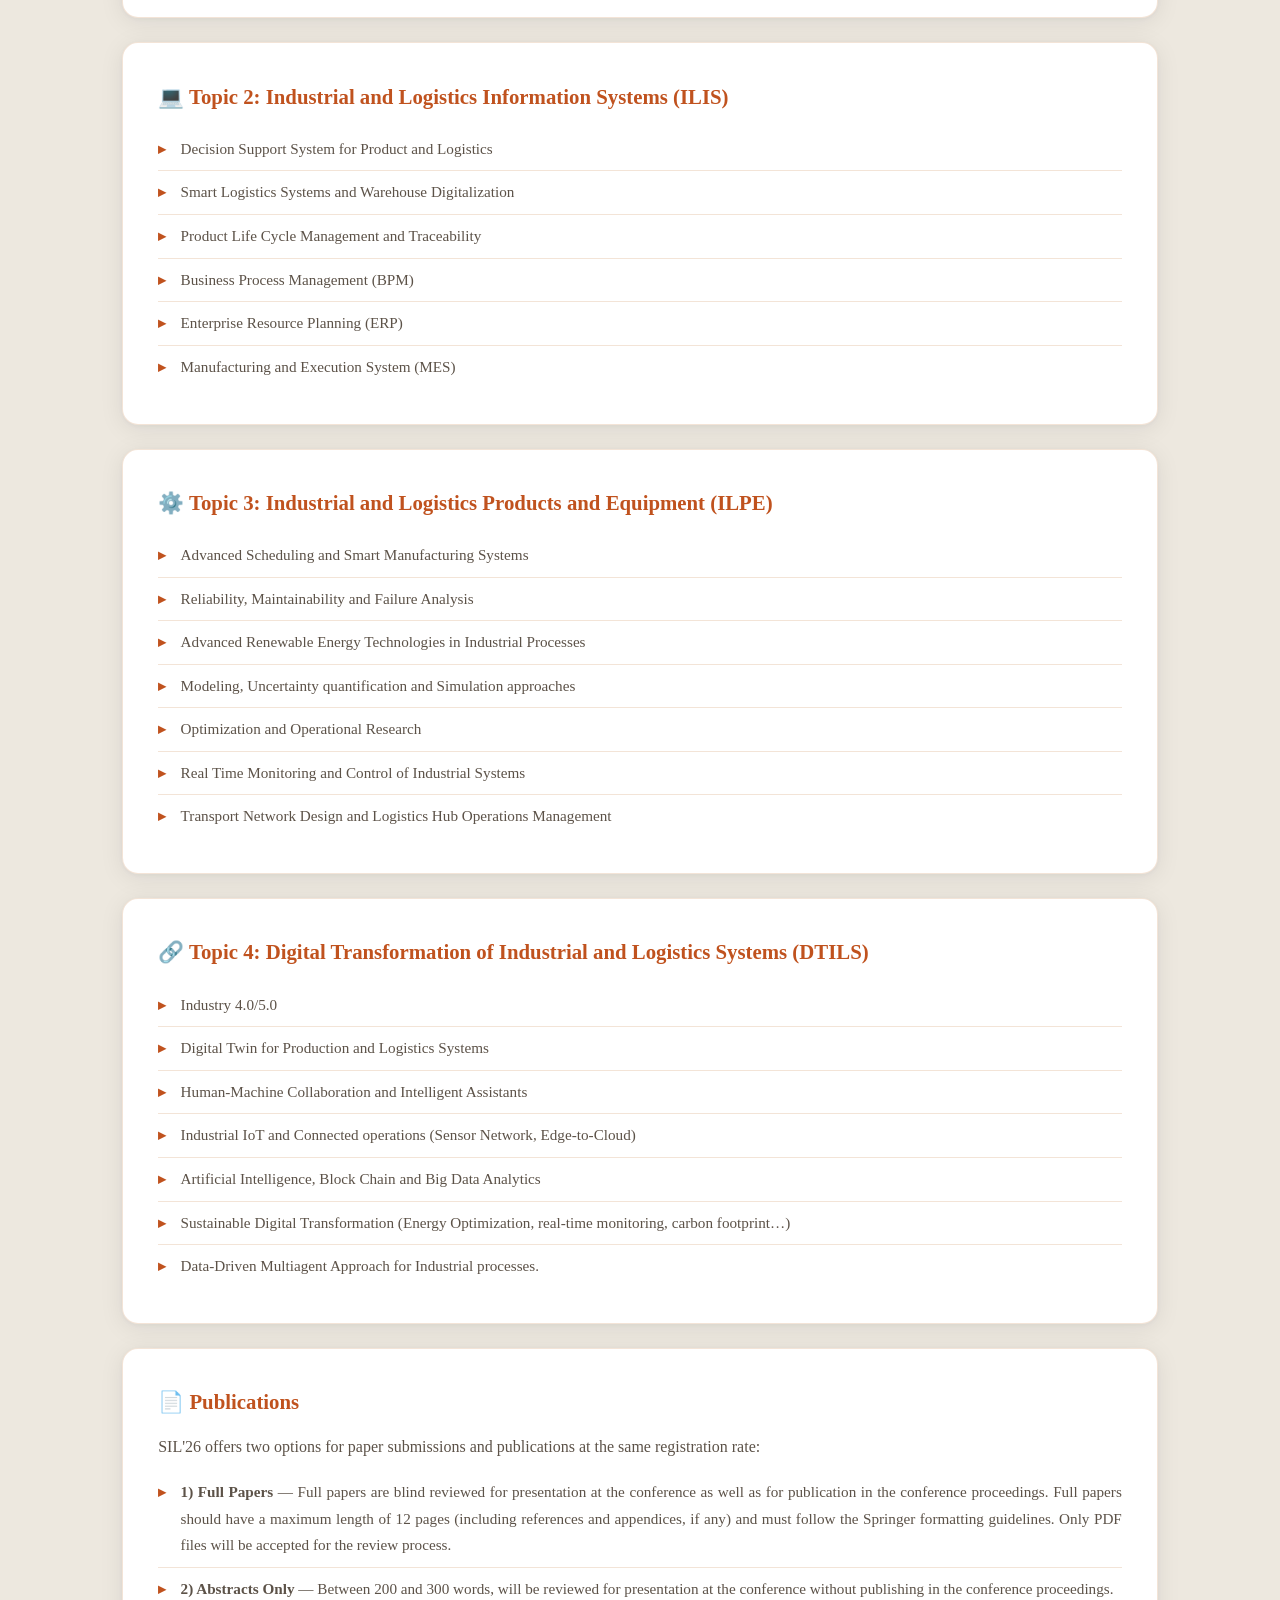
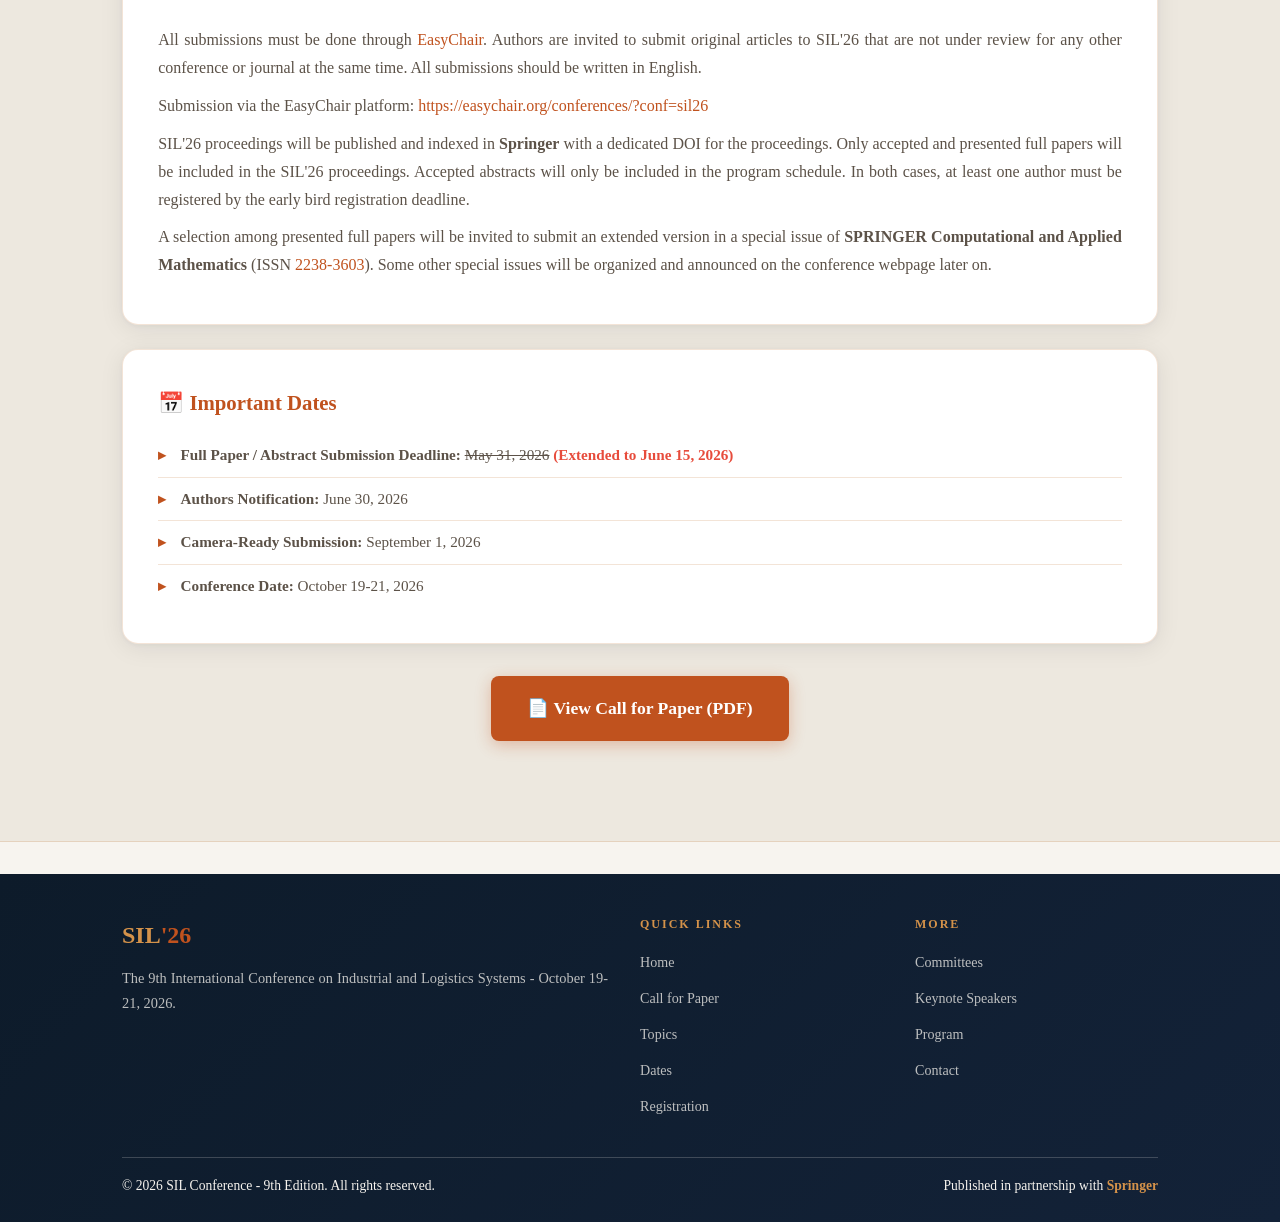
==== commit a805d734: "Add steering committee, update deadlines, and add fiche poster - Added Steering Committee section be" ====
--- a/call-for-paper.html
+++ b/call-for-paper.html
@@ -46,9 +46,7 @@
     <h1 class="section-title">Call for Paper</h1>
     <p class="page-subtitle">Submit your research to the 9th International Conference on Industrial and Logistics Systems</p>
     <div style="margin-top: 1.5rem;">
-      <a href="Call for Paper SIL'26-VF (1).docx" target="_blank" rel="noopener noreferrer" class="btn-primary" style="display: inline-flex; align-items: center; gap: 0.5rem; text-decoration: none;">
-        📄 View Call for Paper (PDF)
-      </a>
+      <img src="fiche.jpeg" alt="SIL'2026 Call for Papers" style="max-width: 100%; width: 800px; border-radius: 12px; box-shadow: 0 8px 32px rgba(13,27,42,0.22);">
     </div>
   </div>
 </section>
@@ -157,7 +155,7 @@
     <div class="content-card reveal">
       <h3>📅 Important Dates</h3>
       <ul>
-        <li><strong>Full Paper / Abstract Submission Deadline:</strong> May 31, 2026</li>
+        <li><strong>Full Paper / Abstract Submission Deadline:</strong> <s>May 31, 2026</s> <strong style="color: #e74c3c;">(Extended to June 15, 2026)</strong></li>
         <li><strong>Authors Notification:</strong> June 30, 2026</li>
         <li><strong>Camera-Ready Submission:</strong> September 1, 2026</li>
         <li><strong>Conference Date:</strong> October 19-21, 2026</li>
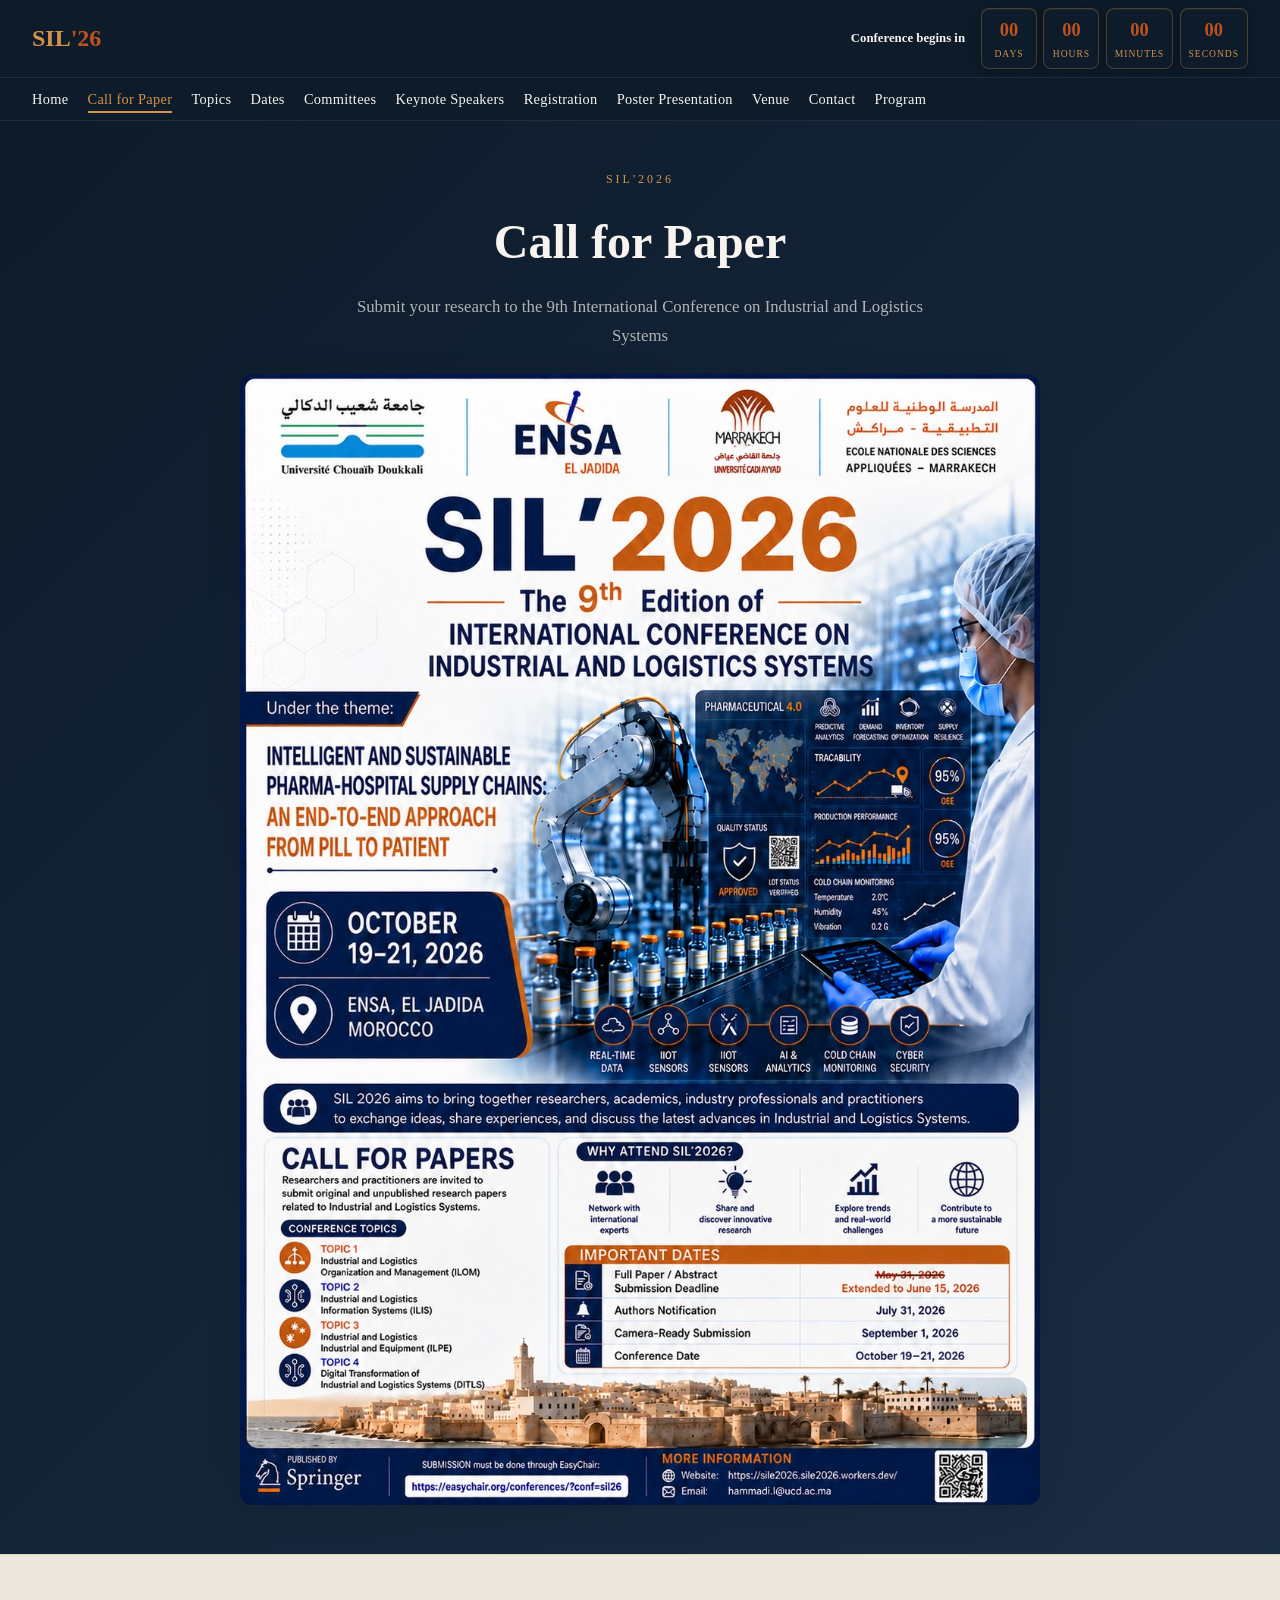
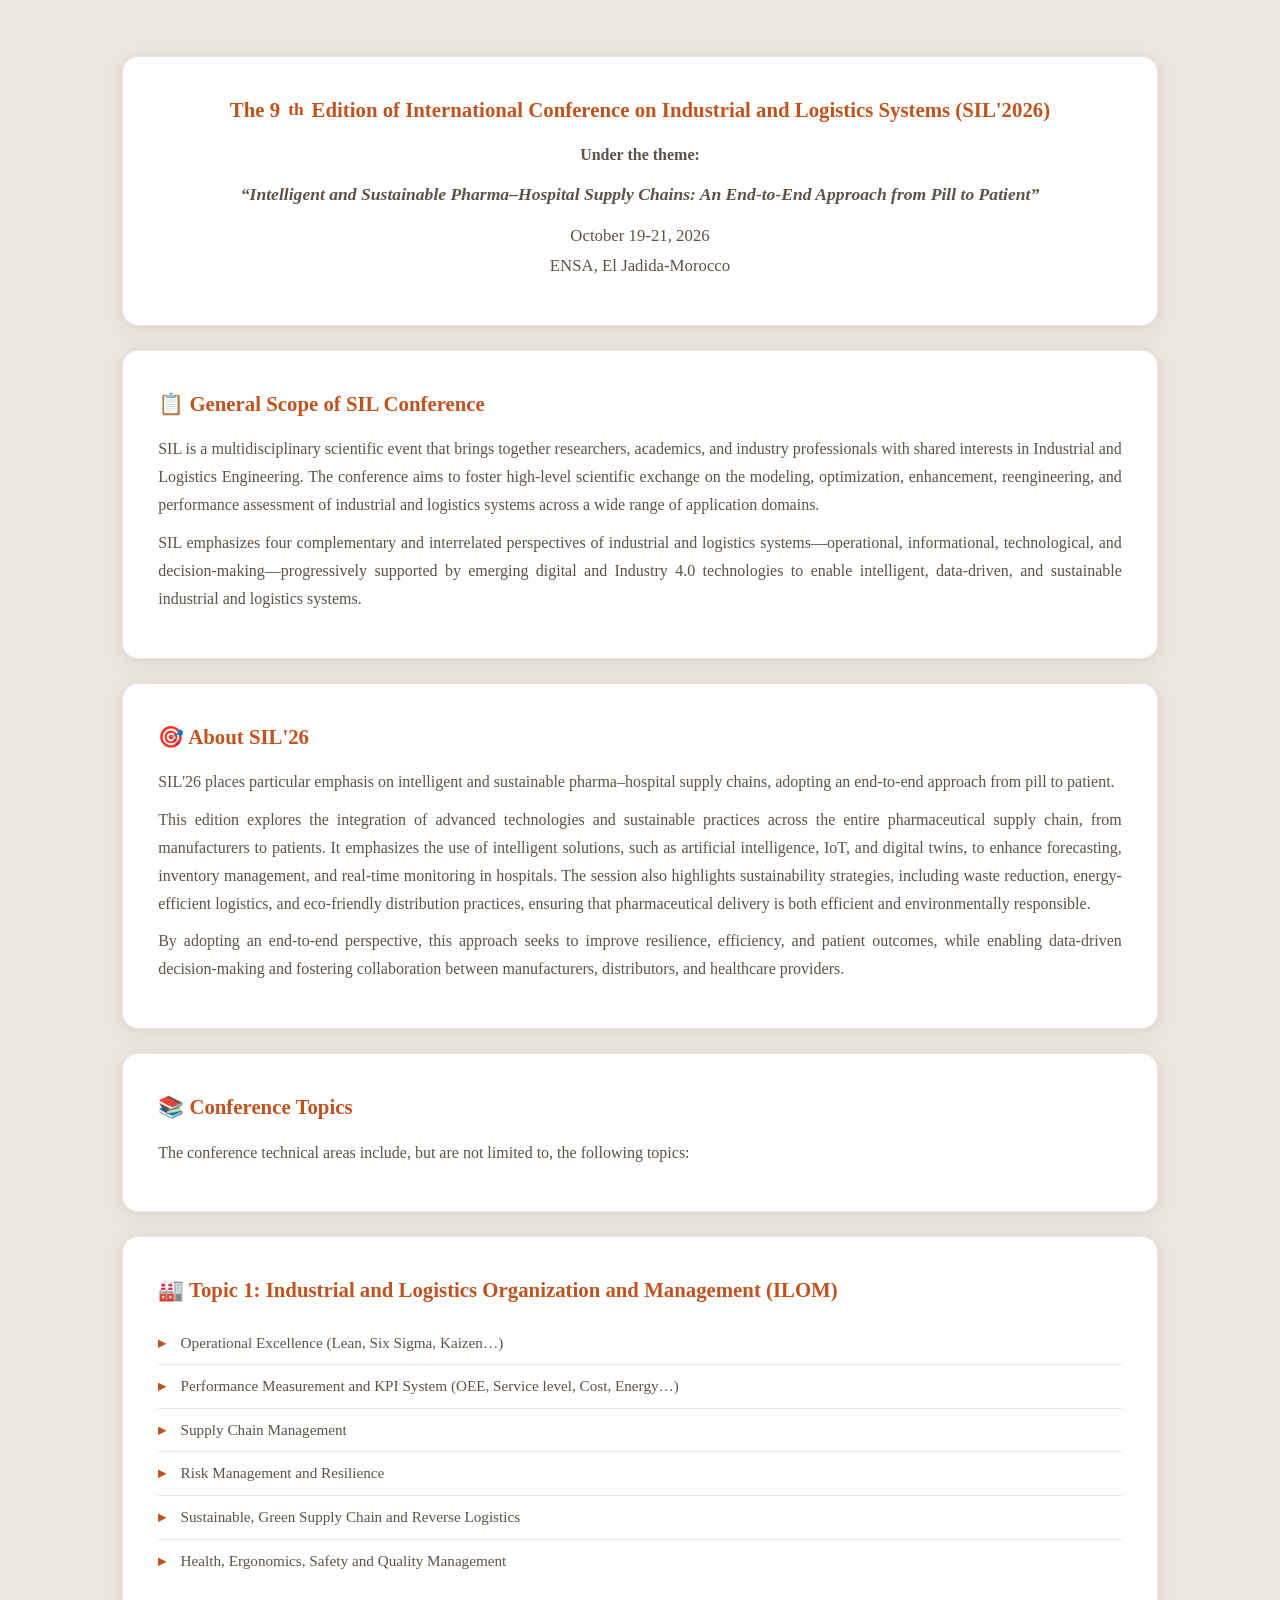
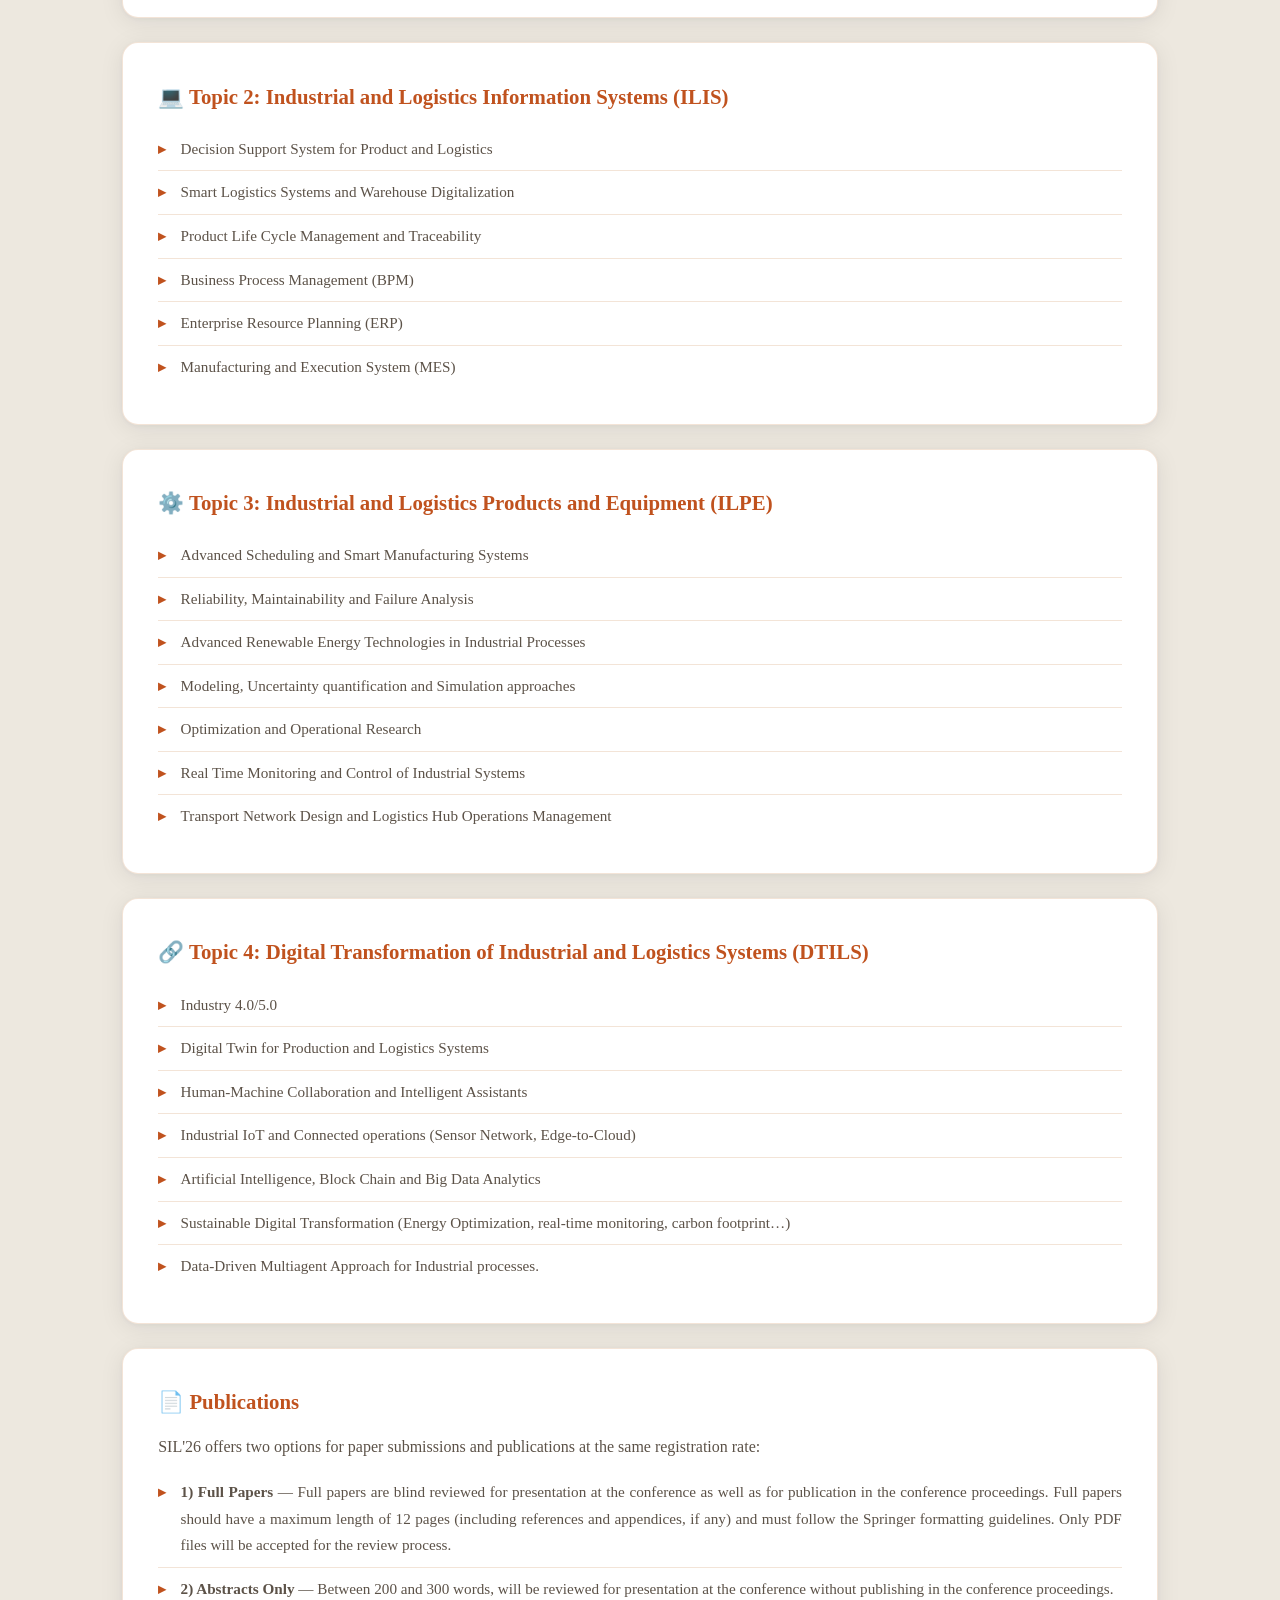
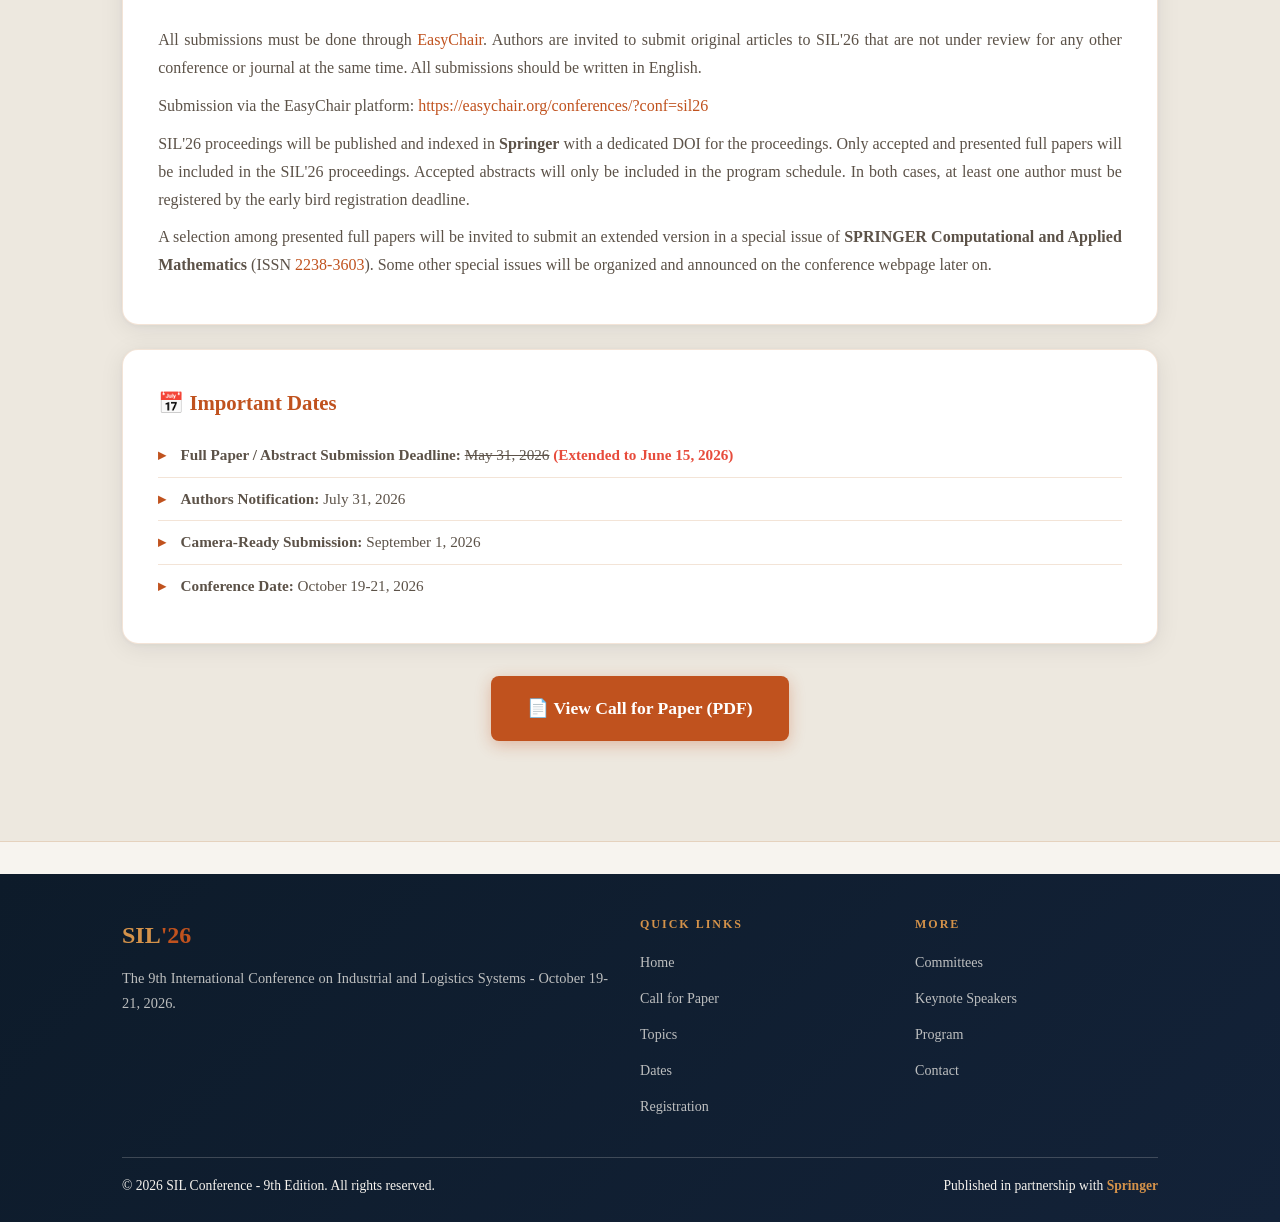
==== commit 130ead98: "Update Call for Papers to 2026 PDF, update countries and icons, fix map" ====
--- a/call-for-paper.html
+++ b/call-for-paper.html
@@ -1,211 +1,252 @@
 <!DOCTYPE html>
 <html lang="en">
+
 <head>
-<meta charset="UTF-8">
-<meta name="viewport" content="width=device-width, initial-scale=1.0">
-<title>SIL'2026 - Call for Paper</title>
-<link rel="preconnect" href="https://fonts.googleapis.com">
-<link href="https://fonts.googleapis.com/css2?family=Playfair+Display:wght@600;700&family=Inter:wght@400;500;600&family=Space+Mono:wght@700&display=swap" rel="stylesheet">
-<link rel="stylesheet" href="styles.css">
+  <meta charset="UTF-8">
+  <meta name="viewport" content="width=device-width, initial-scale=1.0">
+  <title>SIL'2026 - Call for Paper</title>
+  <link rel="preconnect" href="https://fonts.googleapis.com">
+  <link
+    href="https://fonts.googleapis.com/css2?family=Playfair+Display:wght@600;700&family=Inter:wght@400;500;600&family=Space+Mono:wght@700&display=swap"
+    rel="stylesheet">
+  <link rel="stylesheet" href="styles.css">
 </head>
+
 <body>
 
-<header class="site-header">
-  <div class="topbar">
-    <div class="brand">SIL<span>'26</span></div>
-    <div class="header-countdown">
-      <span class="header-countdown-title">Conference begins in</span>
-      <div class="cd-blocks">
-        <div class="cd-block"><span class="cd-value" id="cd-days">--</span><span class="cd-label">Days</span></div>
-        <div class="cd-block"><span class="cd-value" id="cd-hours">--</span><span class="cd-label">Hours</span></div>
-        <div class="cd-block"><span class="cd-value" id="cd-mins">--</span><span class="cd-label">Minutes</span></div>
-        <div class="cd-block"><span class="cd-value" id="cd-secs">--</span><span class="cd-label">Seconds</span></div>
-      </div>
-    </div>
-  </div>
-  <nav class="site-nav" aria-label="Main navigation">
+  <header class="site-header">
+    <div class="topbar">
+      <div class="brand">SIL<span>'26</span></div>
+      <div class="header-countdown">
+        <span class="header-countdown-title">Conference begins in</span>
+        <div class="cd-blocks">
+          <div class="cd-block"><span class="cd-value" id="cd-days">--</span><span class="cd-label">Days</span></div>
+          <div class="cd-block"><span class="cd-value" id="cd-hours">--</span><span class="cd-label">Hours</span></div>
+          <div class="cd-block"><span class="cd-value" id="cd-mins">--</span><span class="cd-label">Minutes</span></div>
+          <div class="cd-block"><span class="cd-value" id="cd-secs">--</span><span class="cd-label">Seconds</span></div>
+        </div>
+      </div>
+    </div>
+    <nav class="site-nav" aria-label="Main navigation">
       <ul class="nav-links">
-      <li><a href="index.html">Home</a></li>
-      <li><a href="call-for-paper.html" class="nav-active">Call for Paper</a></li>
-      <li><a href="topics.html">Topics</a></li>
-      <li><a href="dates.html">Dates</a></li>
-      <li><a href="committees.html">Committees</a></li>
-      <li><a href="keynote-speakers.html">Keynote Speakers</a></li>
-      <li><a href="registration.html">Registration</a></li>
-      <li><a href="poster.html">Poster Presentation</a></li>
-      <li><a href="venue.html">Venue</a></li>
-      <li><a href="contact.html">Contact</a></li>
-      <li><a href="program.html">Program</a></li>
-    </ul>
-  </nav>
-</header>
-
-<section class="page-hero">
-  <div class="container">
-    <p class="section-label">SIL'2026</p>
-    <h1 class="section-title">Call for Paper</h1>
-    <p class="page-subtitle">Submit your research to the 9th International Conference on Industrial and Logistics Systems</p>
-    <div style="margin-top: 1.5rem;">
-      <img src="fiche.jpeg" alt="SIL'2026 Call for Papers" style="max-width: 100%; width: 800px; border-radius: 12px; box-shadow: 0 8px 32px rgba(13,27,42,0.22);">
-    </div>
-  </div>
-</section>
-
-<section class="content-section">
-  <div class="container" style="padding-top:2.5rem; padding-bottom:2.5rem;">
-
-    <!-- Conference Header -->
-    <div class="content-card reveal" style="text-align: center;">
-      <h3 style="justify-content: center;">The 9<sup>th</sup> Edition of International Conference on Industrial and Logistics Systems (SIL'2026)</h3>
-      <p style="font-weight: 600; margin-top: 0.5rem;">Under the theme:</p>
-      <p style="font-style: italic; font-size: 1.1rem; margin-top: 0.25rem;"><strong>&ldquo;Intelligent and Sustainable Pharma&ndash;Hospital Supply Chains: An End-to-End Approach from Pill to Patient&rdquo;</strong></p>
-      <p style="margin-top: 0.75rem; font-size: 1.05rem;">October 19-21, 2026<br>ENSA, El Jadida-Morocco</p>
-    </div>
-
-    <!-- General Scope -->
-    <div class="content-card reveal">
-      <h3>📋 General Scope of SIL Conference</h3>
-      <p>SIL is a multidisciplinary scientific event that brings together researchers, academics, and industry professionals with shared interests in Industrial and Logistics Engineering. The conference aims to foster high-level scientific exchange on the modeling, optimization, enhancement, reengineering, and performance assessment of industrial and logistics systems across a wide range of application domains.</p>
-      <p>SIL emphasizes four complementary and interrelated perspectives of industrial and logistics systems—operational, informational, technological, and decision-making—progressively supported by emerging digital and Industry 4.0 technologies to enable intelligent, data-driven, and sustainable industrial and logistics systems.</p>
-    </div>
-
-    <!-- About SIL'26 -->
-    <div class="content-card reveal">
-      <h3>🎯 About SIL'26</h3>
-      <p>SIL'26 places particular emphasis on intelligent and sustainable pharma–hospital supply chains, adopting an end-to-end approach from pill to patient.</p>
-      <p>This edition explores the integration of advanced technologies and sustainable practices across the entire pharmaceutical supply chain, from manufacturers to patients. It emphasizes the use of intelligent solutions, such as artificial intelligence, IoT, and digital twins, to enhance forecasting, inventory management, and real-time monitoring in hospitals. The session also highlights sustainability strategies, including waste reduction, energy-efficient logistics, and eco-friendly distribution practices, ensuring that pharmaceutical delivery is both efficient and environmentally responsible.</p>
-      <p>By adopting an end-to-end perspective, this approach seeks to improve resilience, efficiency, and patient outcomes, while enabling data-driven decision-making and fostering collaboration between manufacturers, distributors, and healthcare providers.</p>
-    </div>
-
-    <!-- Conference Topics Header -->
-    <div class="content-card reveal">
-      <h3>📚 Conference Topics</h3>
-      <p>The conference technical areas include, but are not limited to, the following topics:</p>
-    </div>
-
-    <!-- Topic 1 -->
-    <div class="content-card reveal">
-      <h3>🏭 Topic 1: Industrial and Logistics Organization and Management (ILOM)</h3>
-      <ul>
-        <li>Operational Excellence (Lean, Six Sigma, Kaizen…)</li>
-        <li>Performance Measurement and KPI System (OEE, Service level, Cost, Energy…)</li>
-        <li>Supply Chain Management</li>
-        <li>Risk Management and Resilience</li>
-        <li>Sustainable, Green Supply Chain and Reverse Logistics</li>
-        <li>Health, Ergonomics, Safety and Quality Management</li>
+        <li><a href="index.html">Home</a></li>
+        <li><a href="call-for-paper.html" class="nav-active">Call for Paper</a></li>
+        <li><a href="topics.html">Topics</a></li>
+        <li><a href="dates.html">Dates</a></li>
+        <li><a href="committees.html">Committees</a></li>
+        <li><a href="keynote-speakers.html">Keynote Speakers</a></li>
+        <li><a href="registration.html">Registration</a></li>
+        <li><a href="poster.html">Poster Presentation</a></li>
+        <li><a href="venue.html">Venue</a></li>
+        <li><a href="contact.html">Contact</a></li>
+        <li><a href="program.html">Program</a></li>
       </ul>
-    </div>
-
-    <!-- Topic 2 -->
-    <div class="content-card reveal">
-      <h3>💻 Topic 2: Industrial and Logistics Information Systems (ILIS)</h3>
-      <ul>
-        <li>Decision Support System for Product and Logistics</li>
-        <li>Smart Logistics Systems and Warehouse Digitalization</li>
-        <li>Product Life Cycle Management and Traceability</li>
-        <li>Business Process Management (BPM)</li>
-        <li>Enterprise Resource Planning (ERP)</li>
-        <li>Manufacturing and Execution System (MES)</li>
-      </ul>
-    </div>
-
-    <!-- Topic 3 -->
-    <div class="content-card reveal">
-      <h3>⚙️ Topic 3: Industrial and Logistics Products and Equipment (ILPE)</h3>
-      <ul>
-        <li>Advanced Scheduling and Smart Manufacturing Systems</li>
-        <li>Reliability, Maintainability and Failure Analysis</li>
-        <li>Advanced Renewable Energy Technologies in Industrial Processes</li>
-        <li>Modeling, Uncertainty quantification and Simulation approaches</li>
-        <li>Optimization and Operational Research</li>
-        <li>Real Time Monitoring and Control of Industrial Systems</li>
-        <li>Transport Network Design and Logistics Hub Operations Management</li>
-      </ul>
-    </div>
-
-    <!-- Topic 4 -->
-    <div class="content-card reveal">
-      <h3>🔗 Topic 4: Digital Transformation of Industrial and Logistics Systems (DTILS)</h3>
-      <ul>
-        <li>Industry 4.0/5.0</li>
-        <li>Digital Twin for Production and Logistics Systems</li>
-        <li>Human-Machine Collaboration and Intelligent Assistants</li>
-        <li>Industrial IoT and Connected operations (Sensor Network, Edge-to-Cloud)</li>
-        <li>Artificial Intelligence, Block Chain and Big Data Analytics</li>
-        <li>Sustainable Digital Transformation (Energy Optimization, real-time monitoring, carbon footprint…)</li>
-        <li>Data-Driven Multiagent Approach for Industrial processes.</li>
-      </ul>
-    </div>
-
-    <!-- Publications -->
-    <div class="content-card reveal">
-      <h3>📄 Publications</h3>
-      <p>SIL'26 offers two options for paper submissions and publications at the same registration rate:</p>
-      <ul>
-        <li><strong>1) Full Papers</strong> — Full papers are blind reviewed for presentation at the conference as well as for publication in the conference proceedings. Full papers should have a maximum length of 12 pages (including references and appendices, if any) and must follow the Springer formatting guidelines. Only PDF files will be accepted for the review process.</li>
-        <li><strong>2) Abstracts Only</strong> — Between 200 and 300 words, will be reviewed for presentation at the conference without publishing in the conference proceedings.</li>
-      </ul>
-      <p style="margin-top:1rem;">All submissions must be done through <a href="https://easychair.org/conferences/?conf=sil26" target="_blank">EasyChair</a>. Authors are invited to submit original articles to SIL'26 that are not under review for any other conference or journal at the same time. All submissions should be written in English.</p>
-      <p>Submission via the EasyChair platform: <a href="https://easychair.org/conferences/?conf=sil26" target="_blank">https://easychair.org/conferences/?conf=sil26</a></p>
-      <p>SIL'26 proceedings will be published and indexed in <strong>Springer</strong> with a dedicated DOI for the proceedings. Only accepted and presented full papers will be included in the SIL'26 proceedings. Accepted abstracts will only be included in the program schedule. In both cases, at least one author must be registered by the early bird registration deadline.</p>
-      <p>A selection among presented full papers will be invited to submit an extended version in a special issue of <strong>SPRINGER Computational and Applied Mathematics</strong> (ISSN <a href="https://link.springer.com/journal/40314" target="_blank" rel="noopener noreferrer">2238-3603</a>). Some other special issues will be organized and announced on the conference webpage later on.</p>
-    </div>
-
-    <!-- Important Dates -->
-    <div class="content-card reveal">
-      <h3>📅 Important Dates</h3>
-      <ul>
-        <li><strong>Full Paper / Abstract Submission Deadline:</strong> <s>May 31, 2026</s> <strong style="color: #e74c3c;">(Extended to June 15, 2026)</strong></li>
-        <li><strong>Authors Notification:</strong> June 30, 2026</li>
-        <li><strong>Camera-Ready Submission:</strong> September 1, 2026</li>
-        <li><strong>Conference Date:</strong> October 19-21, 2026</li>
-      </ul>
-    </div>
-
-    <!-- Download Button -->
-    <div style="text-align: center; margin-top: 2rem;">
-      <a href="Call for Paper SIL'26-VF (1).docx" target="_blank" rel="noopener noreferrer" class="btn-primary" style="display: inline-flex; align-items: center; gap: 0.5rem; text-decoration: none; font-size: 1.1rem; padding: 1rem 2.2rem;">
-        📄 View Call for Paper (PDF)
-      </a>
-    </div>
-
-  </div>
-</section>
-
-<footer>
-  <div class="footer-inner">
-    <div class="footer-grid">
-      <div class="footer-brand">
-        <span class="brand">SIL<span>'26</span></span>
-        <p>The 9th International Conference on Industrial and Logistics Systems - October 19-21, 2026.</p>
-      </div>
-      <div class="footer-col">
-        <h4>Quick Links</h4>
-        <ul>
-          <li><a href="index.html">Home</a></li>
-          <li><a href="call-for-paper.html">Call for Paper</a></li>
-          <li><a href="topics.html">Topics</a></li>
-          <li><a href="dates.html">Dates</a></li>
-          <li><a href="registration.html">Registration</a></li>
-        </ul>
-      </div>
-      <div class="footer-col">
-        <h4>More</h4>
-        <ul>
-          <li><a href="committees.html">Committees</a></li>
-          <li><a href="keynote-speakers.html">Keynote Speakers</a></li>
-          <li><a href="program.html">Program</a></li>
-          <li><a href="contact.html">Contact</a></li>
-        </ul>
-      </div>
-    </div>
-    <div class="footer-bottom">
-      <span>&copy; 2026 SIL Conference - 9th Edition. All rights reserved.</span>
-      <span>Published in partnership with <strong style="color:var(--accent-warm)">Springer</strong></span>
-    </div>
-  </div>
-</footer>
-
-<script src="main.js"></script>
+    </nav>
+  </header>
+
+  <section class="page-hero">
+    <div class="container">
+      <p class="section-label">SIL'2026</p>
+      <h1 class="section-title">Call for Paper</h1>
+      <p class="page-subtitle">Submit your research to the 9th International Conference on Industrial and Logistics
+        Systems</p>
+      <div style="margin-top: 1.5rem;">
+        <img src="fiche.jpeg" alt="SIL'2026 Call for Papers"
+          style="max-width: 100%; width: 800px; border-radius: 12px; box-shadow: 0 8px 32px rgba(13,27,42,0.22);">
+      </div>
+    </div>
+  </section>
+
+  <section class="content-section">
+    <div class="container" style="padding-top:2.5rem; padding-bottom:2.5rem;">
+
+      <!-- Conference Header -->
+      <div class="content-card reveal" style="text-align: center;">
+        <h3 style="justify-content: center;">The 9<sup>th</sup> Edition of International Conference on Industrial and
+          Logistics Systems (SIL'2026)</h3>
+        <p style="font-weight: 600; margin-top: 0.5rem;">Under the theme:</p>
+        <p style="font-style: italic; font-size: 1.1rem; margin-top: 0.25rem;"><strong>&ldquo;Intelligent and
+            Sustainable Pharma&ndash;Hospital Supply Chains: An End-to-End Approach from Pill to Patient&rdquo;</strong>
+        </p>
+        <p style="margin-top: 0.75rem; font-size: 1.05rem;">October 19-21, 2026<br>ENSA, El Jadida-Morocco</p>
+      </div>
+
+      <!-- General Scope -->
+      <div class="content-card reveal">
+        <h3>📋 General Scope of SIL Conference</h3>
+        <p>SIL is a multidisciplinary scientific event that brings together researchers, academics, and industry
+          professionals with shared interests in Industrial and Logistics Engineering. The conference aims to foster
+          high-level scientific exchange on the modeling, optimization, enhancement, reengineering, and performance
+          assessment of industrial and logistics systems across a wide range of application domains.</p>
+        <p>SIL emphasizes four complementary and interrelated perspectives of industrial and logistics
+          systems—operational, informational, technological, and decision-making—progressively supported by emerging
+          digital and Industry 4.0 technologies to enable intelligent, data-driven, and sustainable industrial and
+          logistics systems.</p>
+      </div>
+
+      <!-- About SIL'26 -->
+      <div class="content-card reveal">
+        <h3>🎯 About SIL'26</h3>
+        <p>SIL'26 places particular emphasis on intelligent and sustainable pharma–hospital supply chains, adopting an
+          end-to-end approach from pill to patient.</p>
+        <p>This edition explores the integration of advanced technologies and sustainable practices across the entire
+          pharmaceutical supply chain, from manufacturers to patients. It emphasizes the use of intelligent solutions,
+          such as artificial intelligence, IoT, and digital twins, to enhance forecasting, inventory management, and
+          real-time monitoring in hospitals. The session also highlights sustainability strategies, including waste
+          reduction, energy-efficient logistics, and eco-friendly distribution practices, ensuring that pharmaceutical
+          delivery is both efficient and environmentally responsible.</p>
+        <p>By adopting an end-to-end perspective, this approach seeks to improve resilience, efficiency, and patient
+          outcomes, while enabling data-driven decision-making and fostering collaboration between manufacturers,
+          distributors, and healthcare providers.</p>
+      </div>
+
+      <!-- Conference Topics Header -->
+      <div class="content-card reveal">
+        <h3>📚 Conference Topics</h3>
+        <p>The conference technical areas include, but are not limited to, the following topics:</p>
+      </div>
+
+      <!-- Topic 1 -->
+      <div class="content-card reveal">
+        <h3>🏭 Topic 1: Industrial and Logistics Organization and Management (ILOM)</h3>
+        <ul>
+          <li>Operational Excellence (Lean, Six Sigma, Kaizen…)</li>
+          <li>Performance Measurement and KPI System (OEE, Service level, Cost, Energy…)</li>
+          <li>Supply Chain Management</li>
+          <li>Risk Management and Resilience</li>
+          <li>Sustainable, Green Supply Chain and Reverse Logistics</li>
+          <li>Health, Ergonomics, Safety and Quality Management</li>
+        </ul>
+      </div>
+
+      <!-- Topic 2 -->
+      <div class="content-card reveal">
+        <h3>💻 Topic 2: Industrial and Logistics Information Systems (ILIS)</h3>
+        <ul>
+          <li>Decision Support System for Product and Logistics</li>
+          <li>Smart Logistics Systems and Warehouse Digitalization</li>
+          <li>Product Life Cycle Management and Traceability</li>
+          <li>Business Process Management (BPM)</li>
+          <li>Enterprise Resource Planning (ERP)</li>
+          <li>Manufacturing and Execution System (MES)</li>
+        </ul>
+      </div>
+
+      <!-- Topic 3 -->
+      <div class="content-card reveal">
+        <h3>⚙️ Topic 3: Industrial and Logistics Products and Equipment (ILPE)</h3>
+        <ul>
+          <li>Advanced Scheduling and Smart Manufacturing Systems</li>
+          <li>Reliability, Maintainability and Failure Analysis</li>
+          <li>Advanced Renewable Energy Technologies in Industrial Processes</li>
+          <li>Modeling, Uncertainty quantification and Simulation approaches</li>
+          <li>Optimization and Operational Research</li>
+          <li>Real Time Monitoring and Control of Industrial Systems</li>
+          <li>Transport Network Design and Logistics Hub Operations Management</li>
+        </ul>
+      </div>
+
+      <!-- Topic 4 -->
+      <div class="content-card reveal">
+        <h3>🔗 Topic 4: Digital Transformation of Industrial and Logistics Systems (DTILS)</h3>
+        <ul>
+          <li>Industry 4.0/5.0</li>
+          <li>Digital Twin for Production and Logistics Systems</li>
+          <li>Human-Machine Collaboration and Intelligent Assistants</li>
+          <li>Industrial IoT and Connected operations (Sensor Network, Edge-to-Cloud)</li>
+          <li>Artificial Intelligence, Block Chain and Big Data Analytics</li>
+          <li>Sustainable Digital Transformation (Energy Optimization, real-time monitoring, carbon footprint…)</li>
+          <li>Data-Driven Multiagent Approach for Industrial processes.</li>
+        </ul>
+      </div>
+
+      <!-- Publications -->
+      <div class="content-card reveal">
+        <h3>📄 Publications</h3>
+        <p>SIL'26 offers two options for paper submissions and publications at the same registration rate:</p>
+        <ul>
+          <li><strong>1) Full Papers</strong> — Full papers are blind reviewed for presentation at the conference as
+            well as for publication in the conference proceedings. Full papers should have a maximum length of 12 pages
+            (including references and appendices, if any) and must follow the Springer formatting guidelines. Only PDF
+            files will be accepted for the review process.</li>
+          <li><strong>2) Abstracts Only</strong> — Between 200 and 300 words, will be reviewed for presentation at the
+            conference without publishing in the conference proceedings.</li>
+        </ul>
+        <p style="margin-top:1rem;">All submissions must be done through <a
+            href="https://easychair.org/conferences/?conf=sil26" target="_blank">EasyChair</a>. Authors are invited to
+          submit original articles to SIL'26 that are not under review for any other conference or journal at the same
+          time. All submissions should be written in English.</p>
+        <p>Submission via the EasyChair platform: <a href="https://easychair.org/conferences/?conf=sil26"
+            target="_blank">https://easychair.org/conferences/?conf=sil26</a></p>
+        <p>SIL'26 proceedings will be published and indexed in <strong>Springer</strong> with a dedicated DOI for the
+          proceedings. Only accepted and presented full papers will be included in the SIL'26 proceedings. Accepted
+          abstracts will only be included in the program schedule. In both cases, at least one author must be registered
+          by the early bird registration deadline.</p>
+        <p>A selection among presented full papers will be invited to submit an extended version in a special issue of
+          <strong>SPRINGER Computational and Applied Mathematics</strong> (ISSN <a
+            href="https://link.springer.com/journal/40314" target="_blank" rel="noopener noreferrer">2238-3603</a>).
+          Some other special issues will be organized and announced on the conference webpage later on.
+        </p>
+      </div>
+
+      <!-- Important Dates -->
+      <div class="content-card reveal">
+        <h3>📅 Important Dates</h3>
+        <ul>
+          <li><strong>Full Paper / Abstract Submission Deadline:</strong> <s>May 31, 2026</s> <strong
+              style="color: #e74c3c;">(Extended to June 15, 2026)</strong></li>
+          <li><strong>Authors Notification:</strong> July 31, 2026</li>
+          <li><strong>Camera-Ready Submission:</strong> September 1, 2026</li>
+          <li><strong>Conference Date:</strong> October 19-21, 2026</li>
+        </ul>
+      </div>
+
+      <!-- Download Button -->
+      <div style="text-align: center; margin-top: 2rem;">
+        <a href="Call for Paper SIL'2026-VF (1).pdf" target="_blank" rel="noopener noreferrer" class="btn-primary"
+          style="display: inline-flex; align-items: center; gap: 0.5rem; text-decoration: none; font-size: 1.1rem; padding: 1rem 2.2rem;">
+          📄 View Call for Paper (PDF)
+        </a>
+      </div>
+
+    </div>
+  </section>
+
+  <footer>
+    <div class="footer-inner">
+      <div class="footer-grid">
+        <div class="footer-brand">
+          <span class="brand">SIL<span>'26</span></span>
+          <p>The 9th International Conference on Industrial and Logistics Systems - October 19-21, 2026.</p>
+        </div>
+        <div class="footer-col">
+          <h4>Quick Links</h4>
+          <ul>
+            <li><a href="index.html">Home</a></li>
+            <li><a href="call-for-paper.html">Call for Paper</a></li>
+            <li><a href="topics.html">Topics</a></li>
+            <li><a href="dates.html">Dates</a></li>
+            <li><a href="registration.html">Registration</a></li>
+          </ul>
+        </div>
+        <div class="footer-col">
+          <h4>More</h4>
+          <ul>
+            <li><a href="committees.html">Committees</a></li>
+            <li><a href="keynote-speakers.html">Keynote Speakers</a></li>
+            <li><a href="program.html">Program</a></li>
+            <li><a href="contact.html">Contact</a></li>
+          </ul>
+        </div>
+      </div>
+      <div class="footer-bottom">
+        <span>&copy; 2026 SIL Conference - 9th Edition. All rights reserved.</span>
+        <span>Published in partnership with <strong style="color:var(--accent-warm)">Springer</strong></span>
+      </div>
+    </div>
+  </footer>
+
+  <script src="main.js"></script>
 </body>
-</html>
+
+</html>
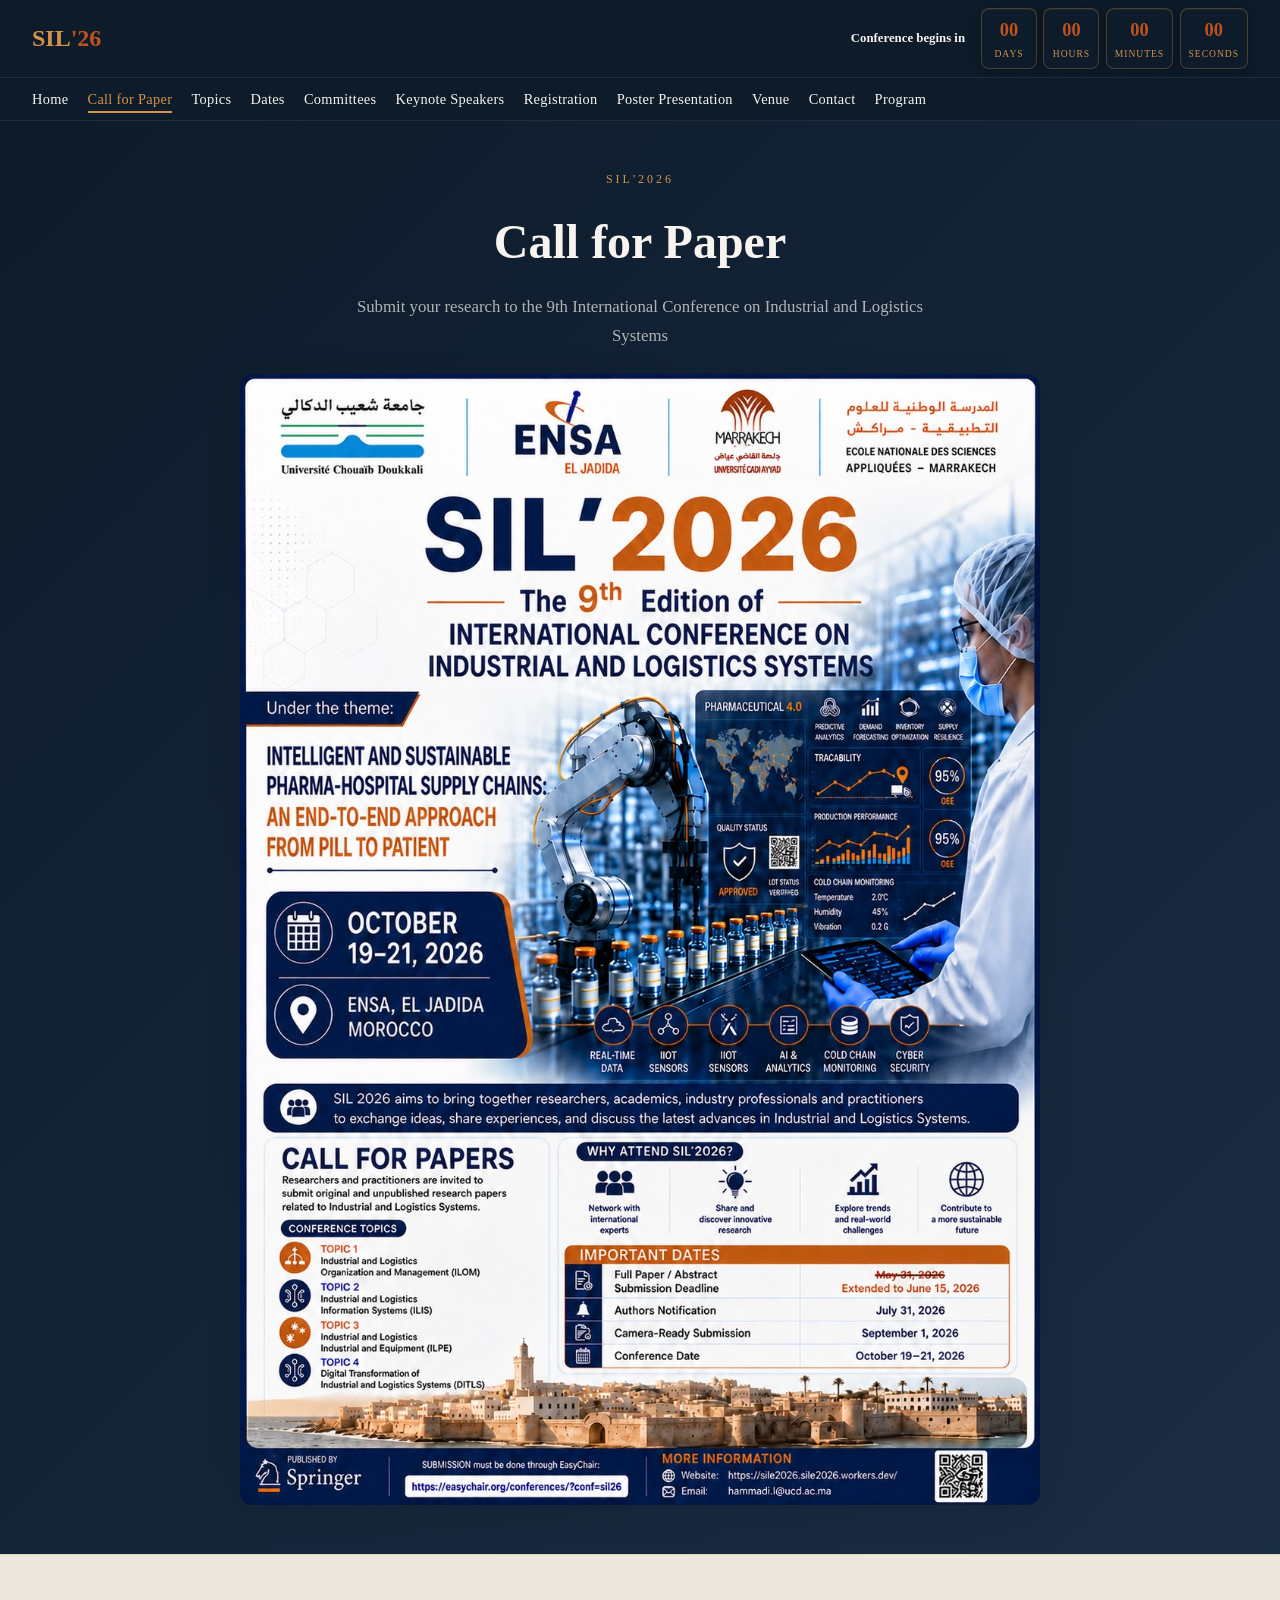
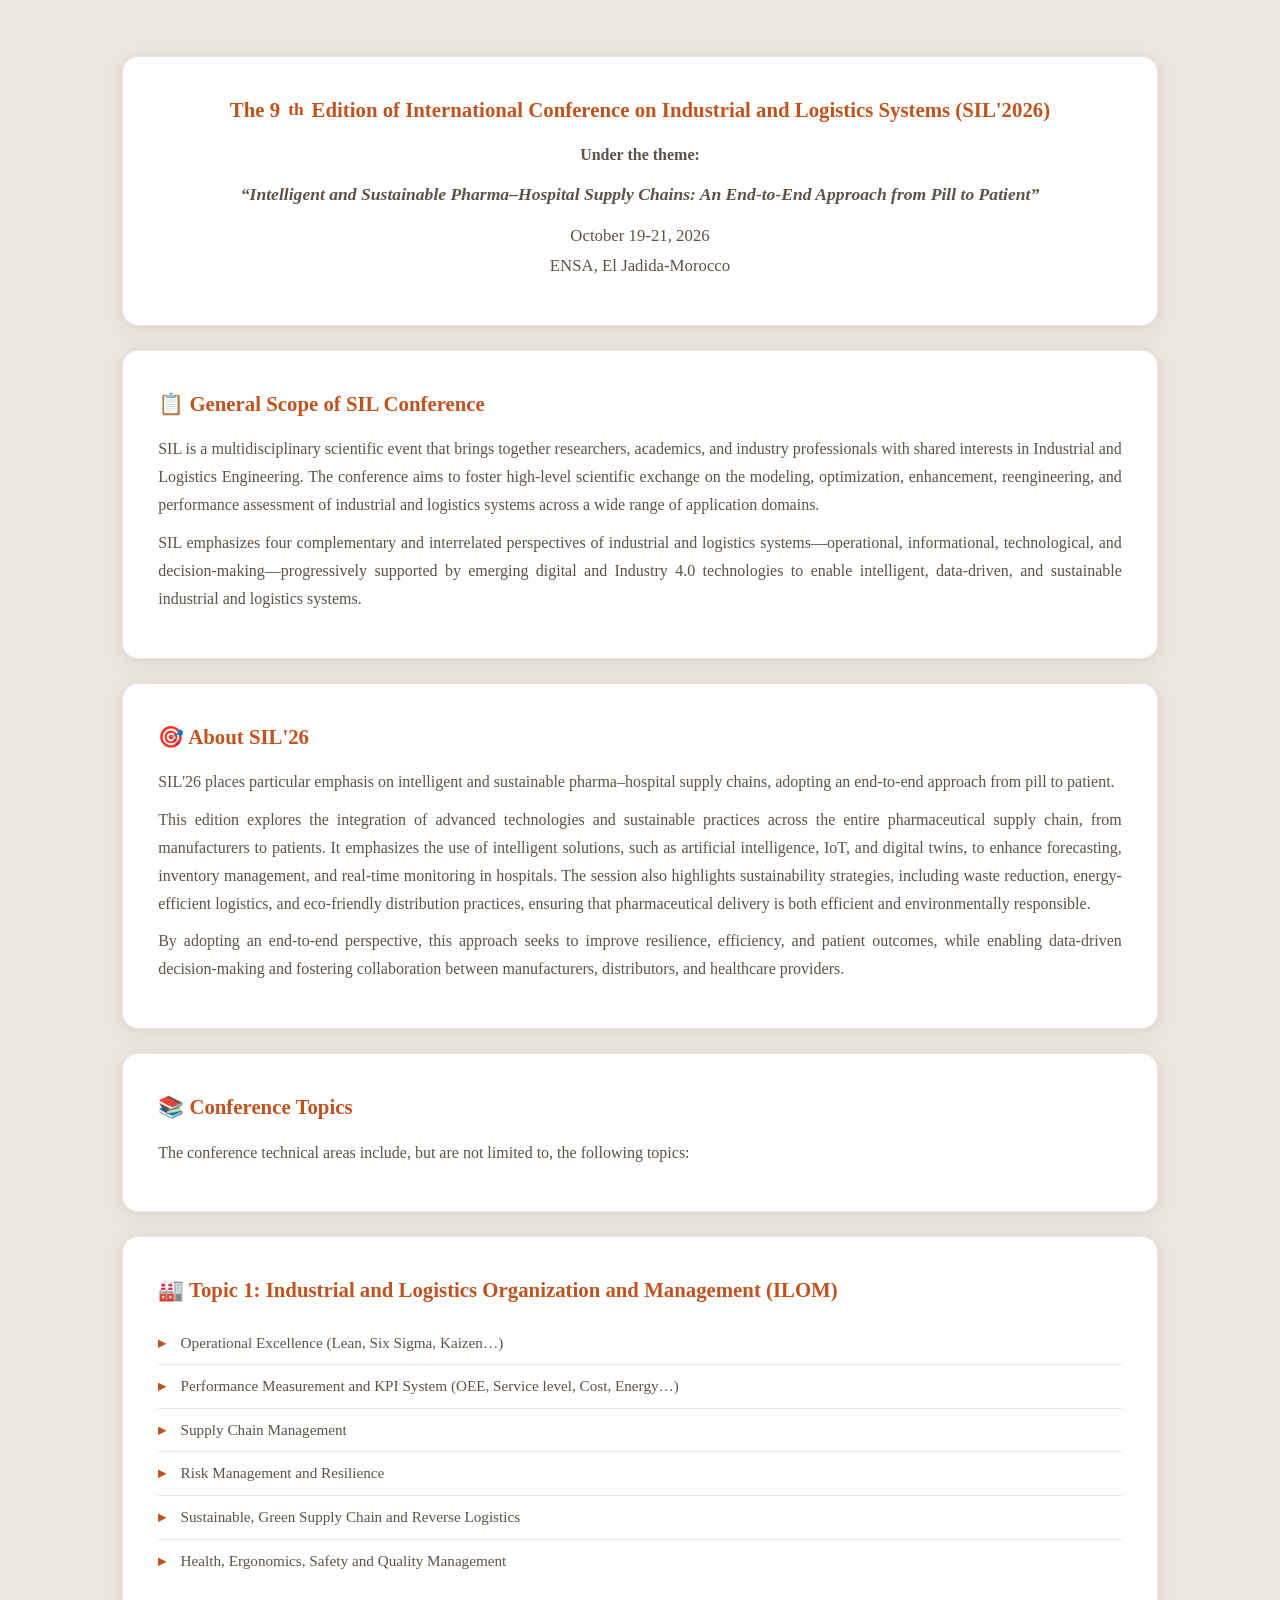
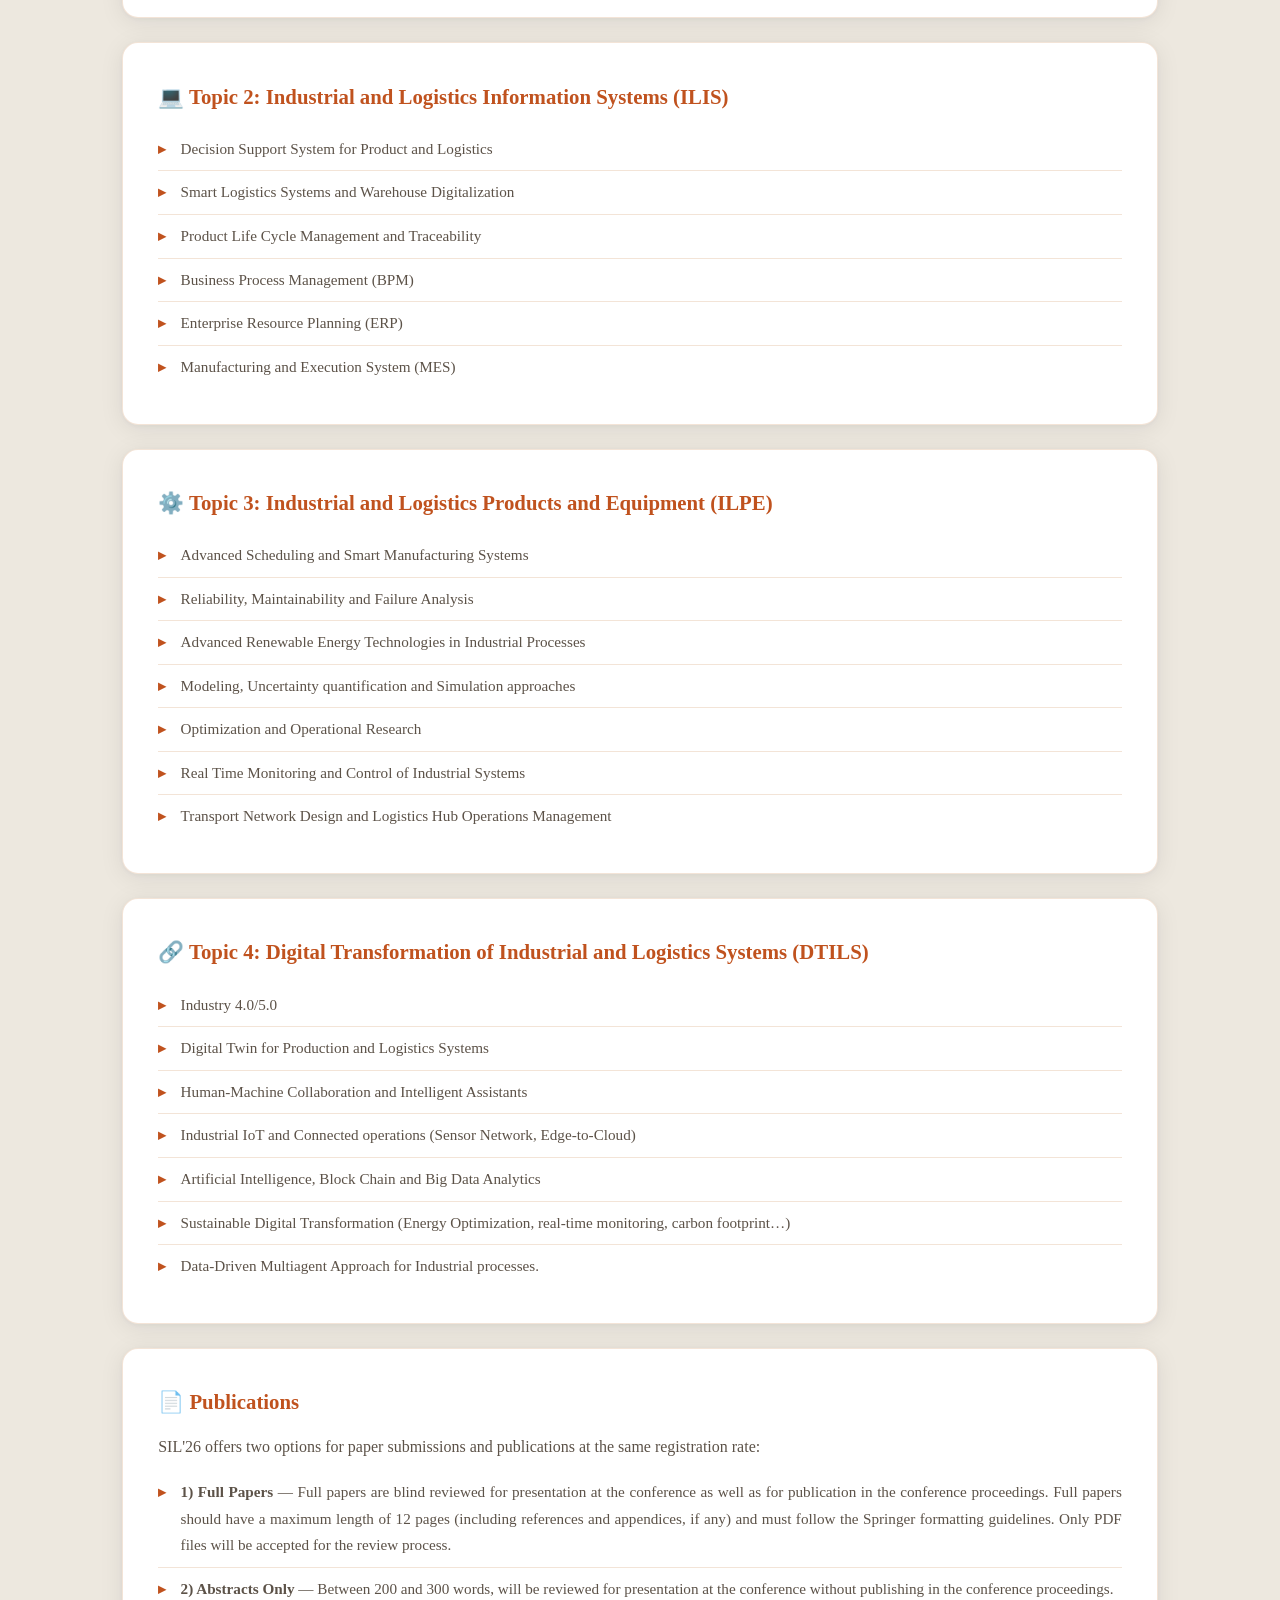
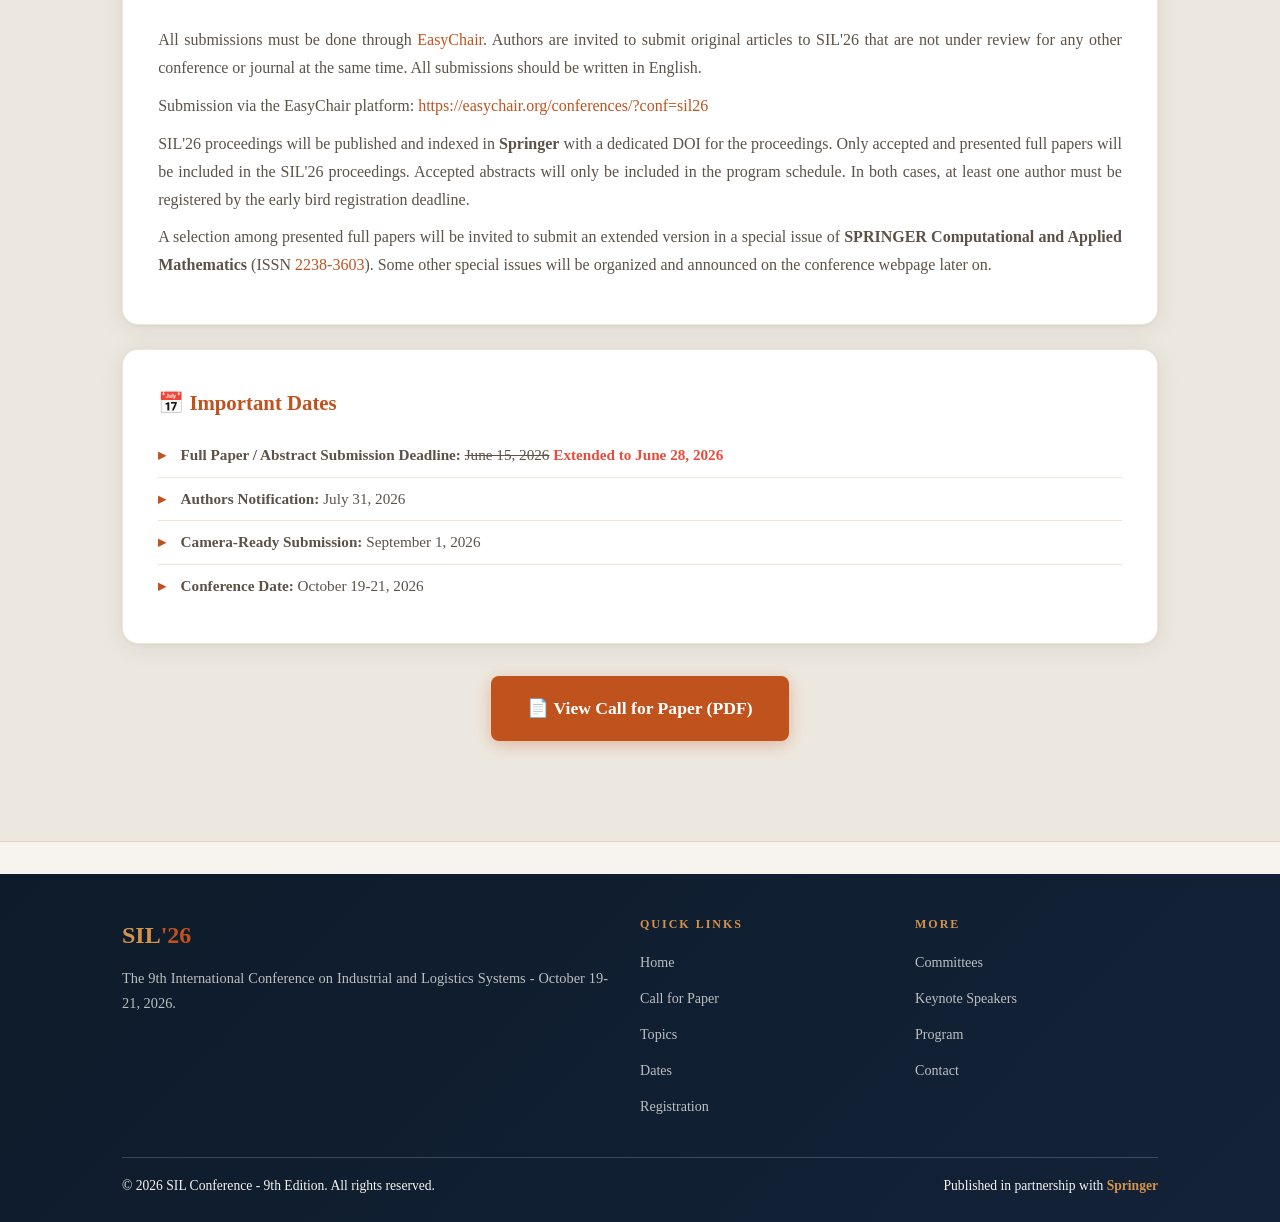
==== commit bd48c859: "Update submission deadline to June 28" ====
--- a/call-for-paper.html
+++ b/call-for-paper.html
@@ -193,8 +193,8 @@
       <div class="content-card reveal">
         <h3>📅 Important Dates</h3>
         <ul>
-          <li><strong>Full Paper / Abstract Submission Deadline:</strong> <s>May 31, 2026</s> <strong
-              style="color: #e74c3c;">(Extended to June 15, 2026)</strong></li>
+          <li><strong>Full Paper / Abstract Submission Deadline:</strong> <s>June 15, 2026</s> <strong
+              style="color: #e74c3c;">Extended to June 28, 2026</strong></li>
           <li><strong>Authors Notification:</strong> July 31, 2026</li>
           <li><strong>Camera-Ready Submission:</strong> September 1, 2026</li>
           <li><strong>Conference Date:</strong> October 19-21, 2026</li>
@@ -203,7 +203,7 @@
 
       <!-- Download Button -->
       <div style="text-align: center; margin-top: 2rem;">
-        <a href="Call for Paper SIL'2026-VF (1).pdf" target="_blank" rel="noopener noreferrer" class="btn-primary"
+        <a href="Call for Paper SIL'26-ENSAJ.pdf" target="_blank" rel="noopener noreferrer" class="btn-primary"
           style="display: inline-flex; align-items: center; gap: 0.5rem; text-decoration: none; font-size: 1.1rem; padding: 1rem 2.2rem;">
           📄 View Call for Paper (PDF)
         </a>
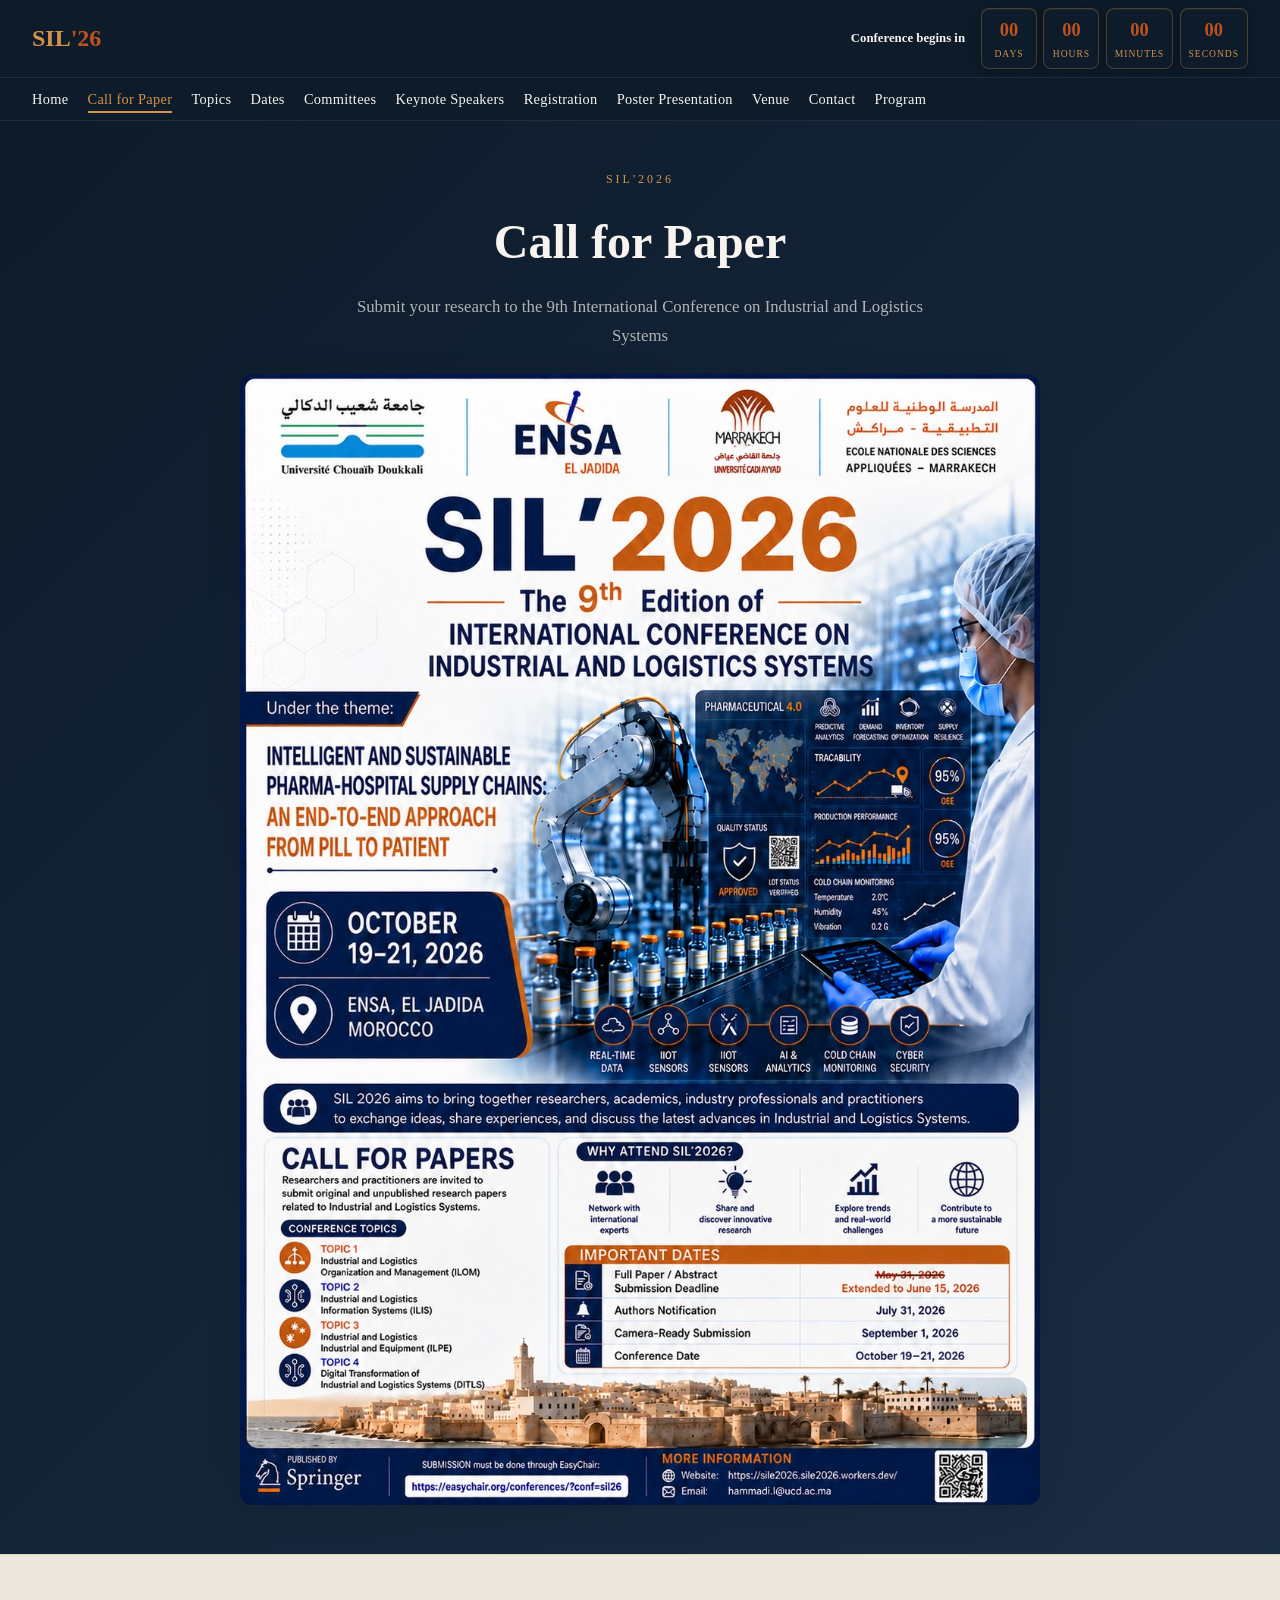
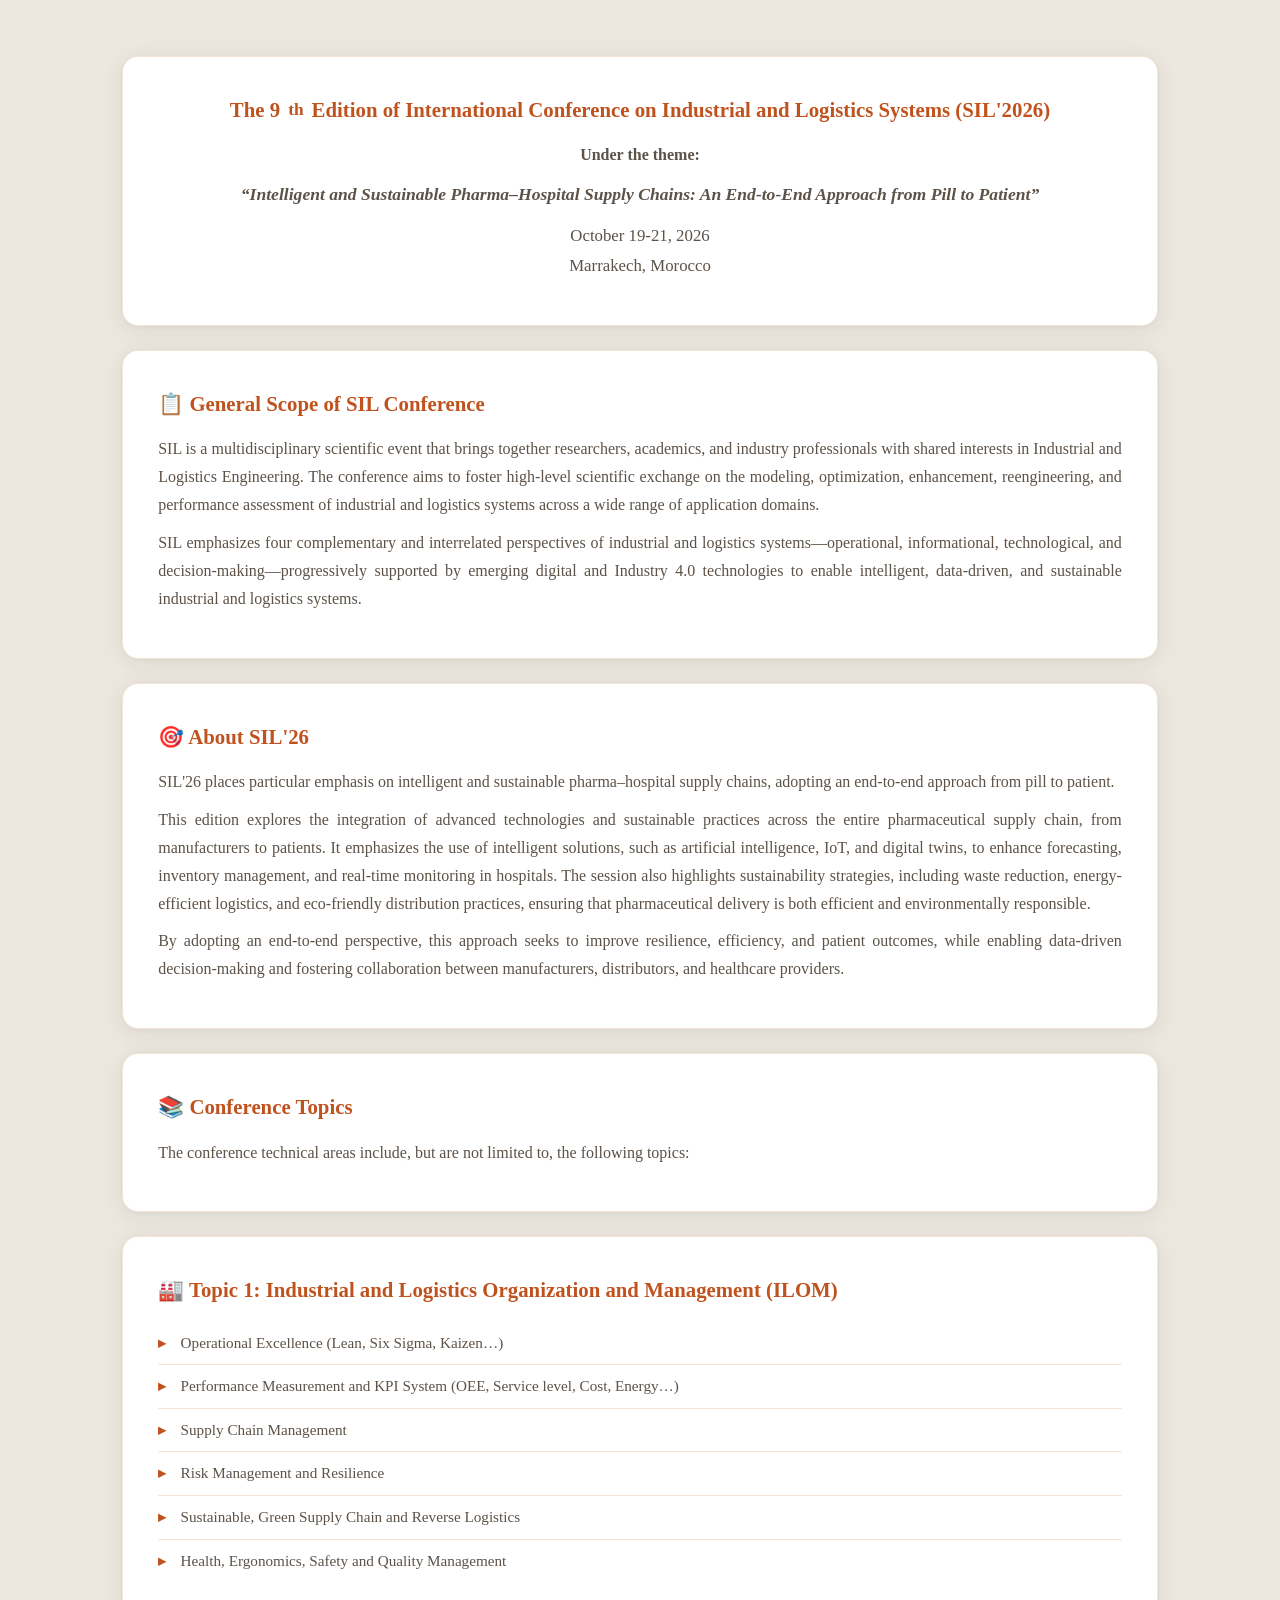
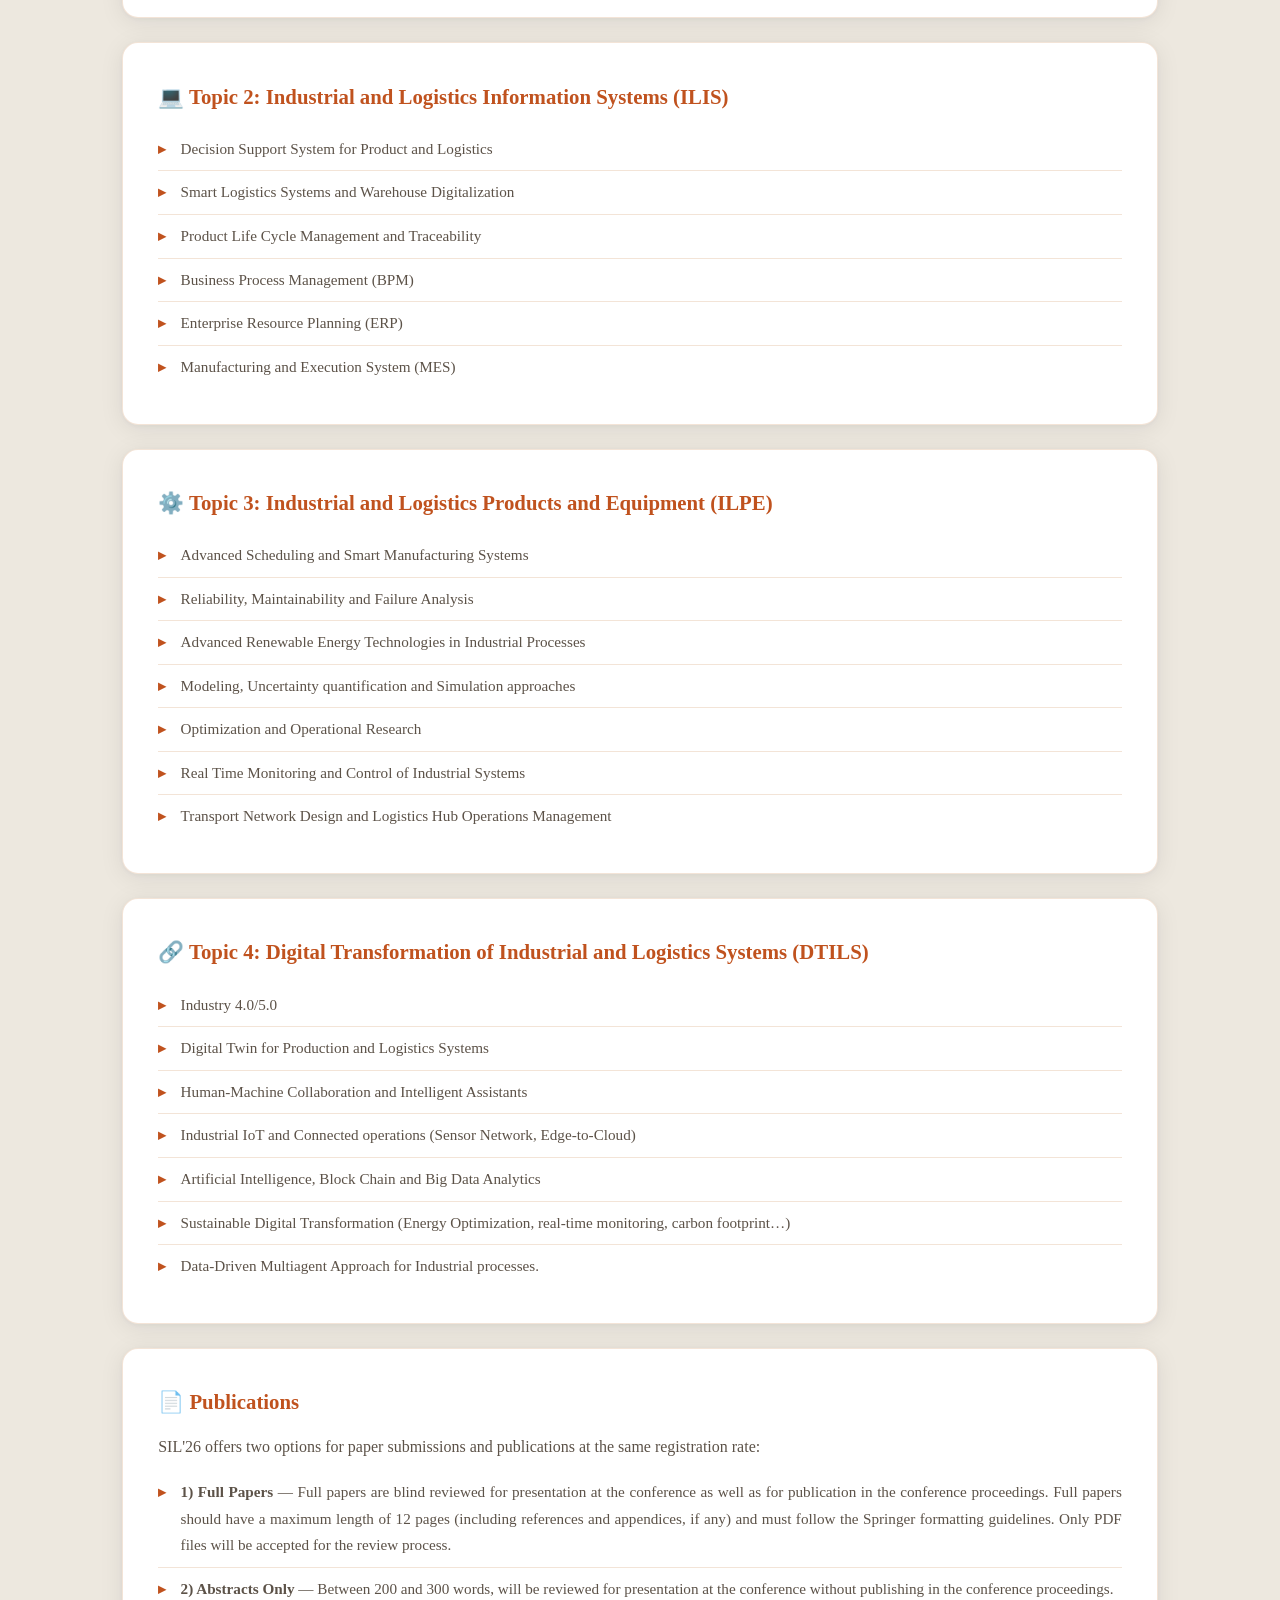
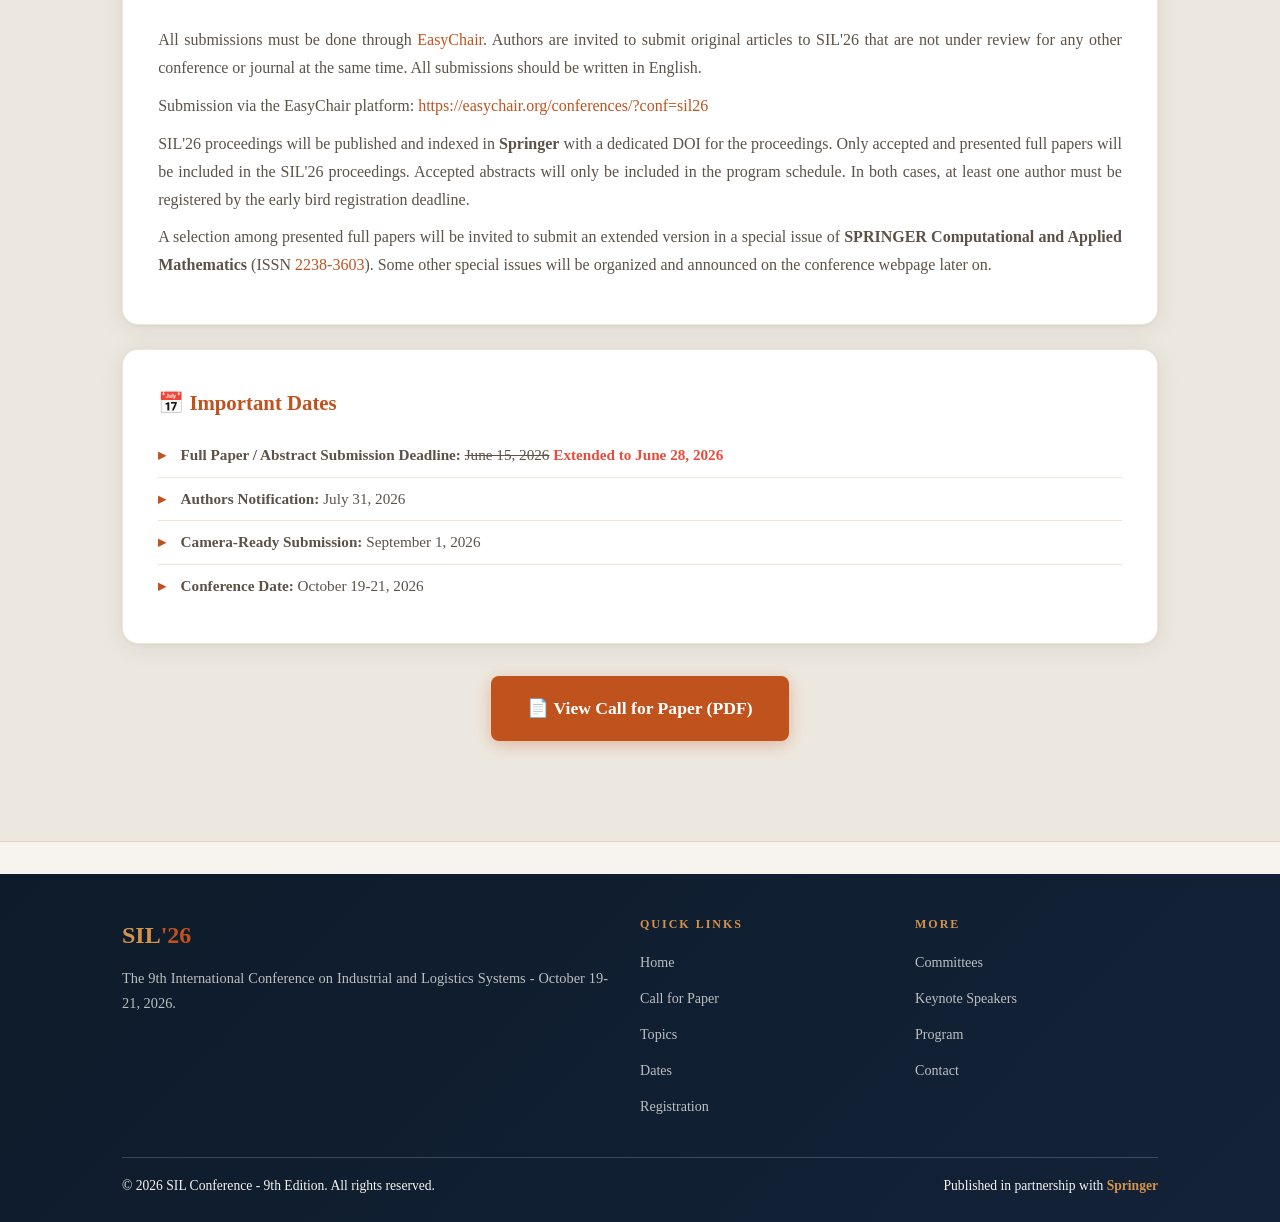
==== commit b69f0f52: "Update conference venue from El Jadida to Marrakech, new General Chair Pr. Dahbi Samya, registration" ====
--- a/call-for-paper.html
+++ b/call-for-paper.html
@@ -68,7 +68,7 @@
         <p style="font-style: italic; font-size: 1.1rem; margin-top: 0.25rem;"><strong>&ldquo;Intelligent and
             Sustainable Pharma&ndash;Hospital Supply Chains: An End-to-End Approach from Pill to Patient&rdquo;</strong>
         </p>
-        <p style="margin-top: 0.75rem; font-size: 1.05rem;">October 19-21, 2026<br>ENSA, El Jadida-Morocco</p>
+        <p style="margin-top: 0.75rem; font-size: 1.05rem;">October 19-21, 2026<br>Marrakech, Morocco</p>
       </div>
 
       <!-- General Scope -->
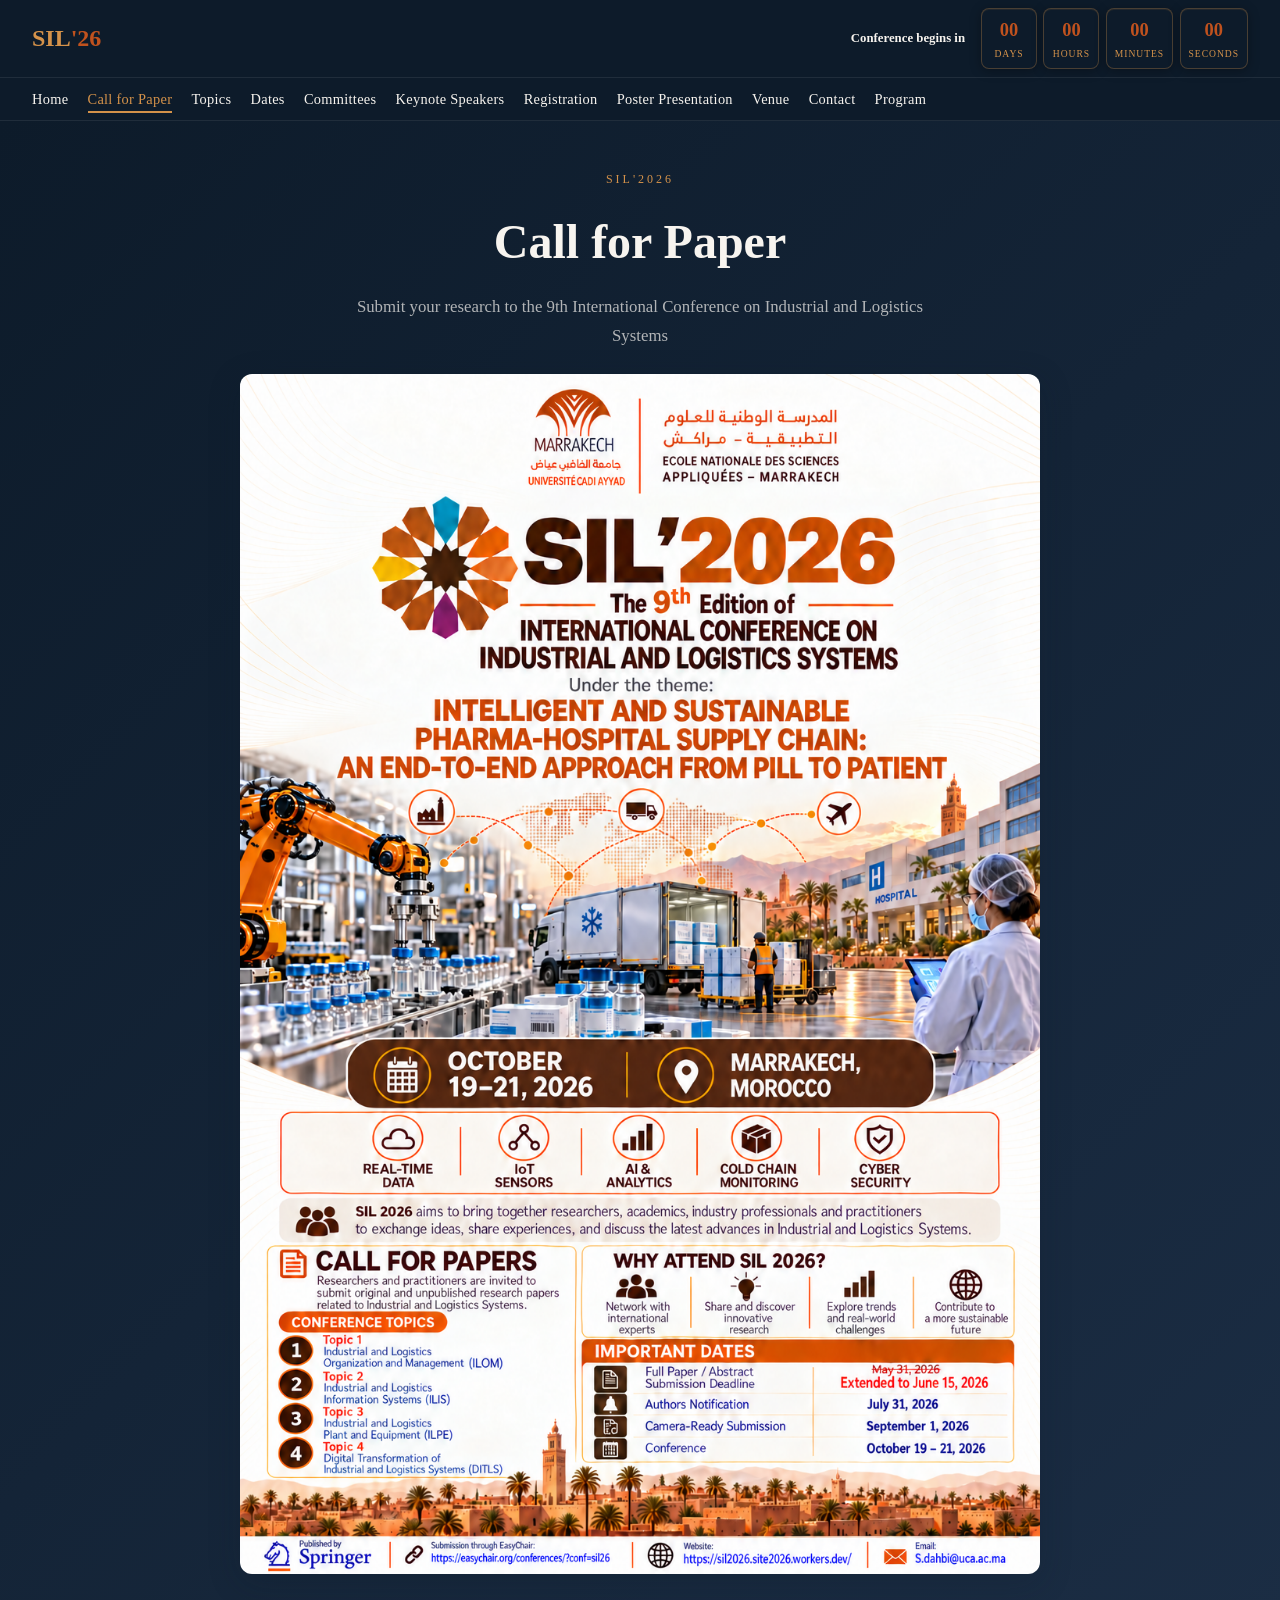
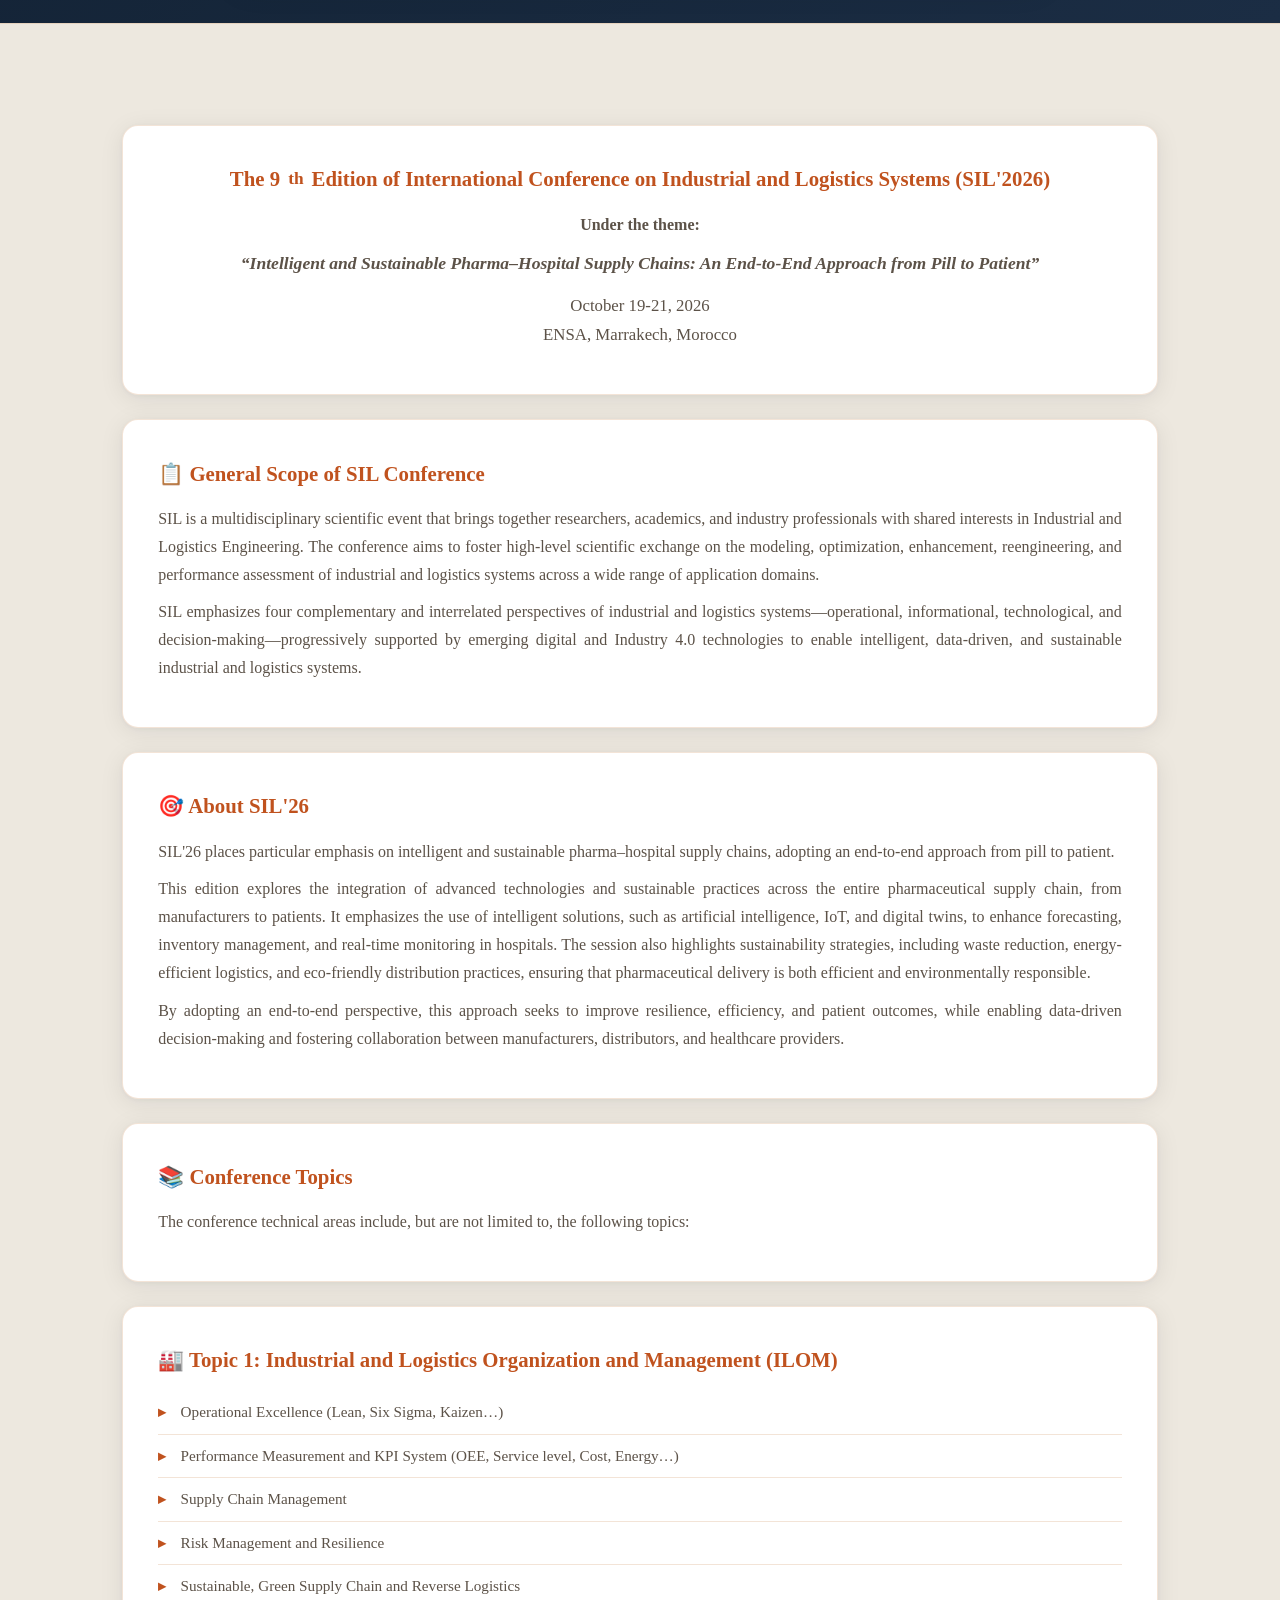
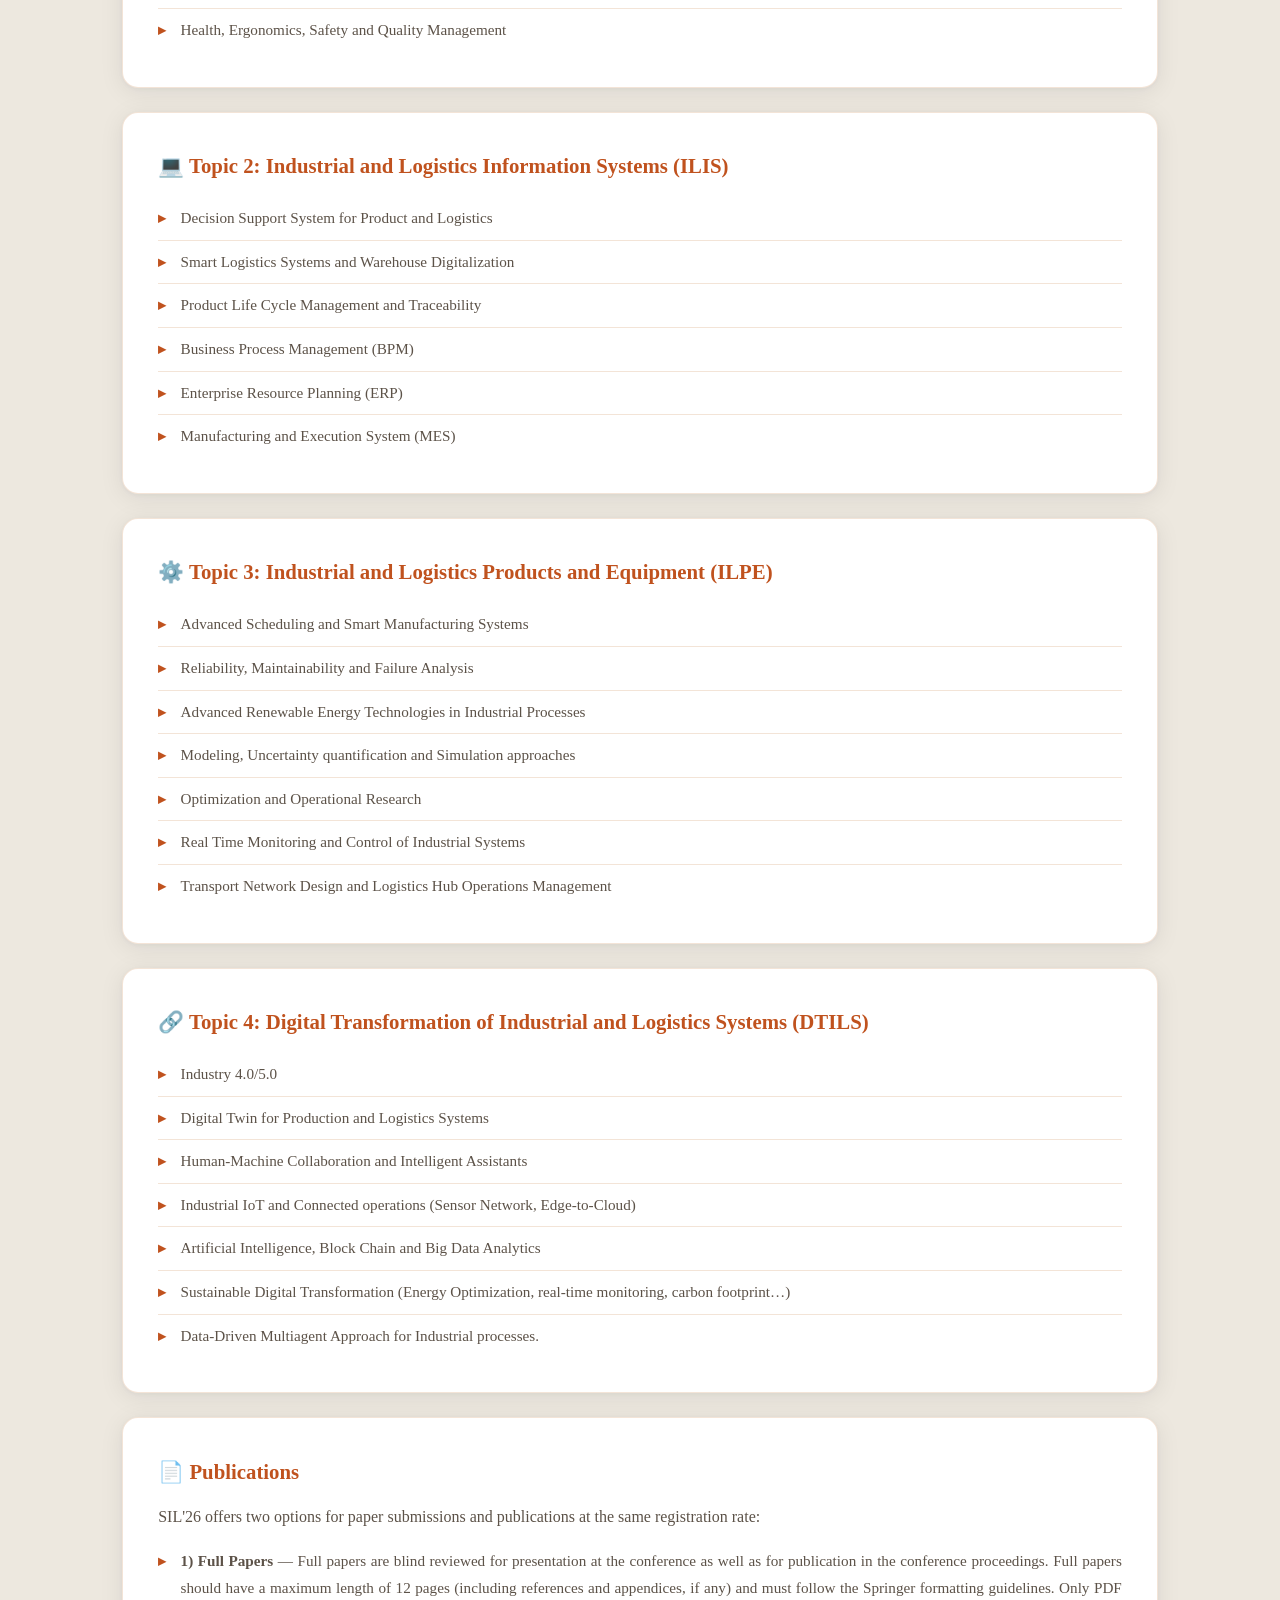
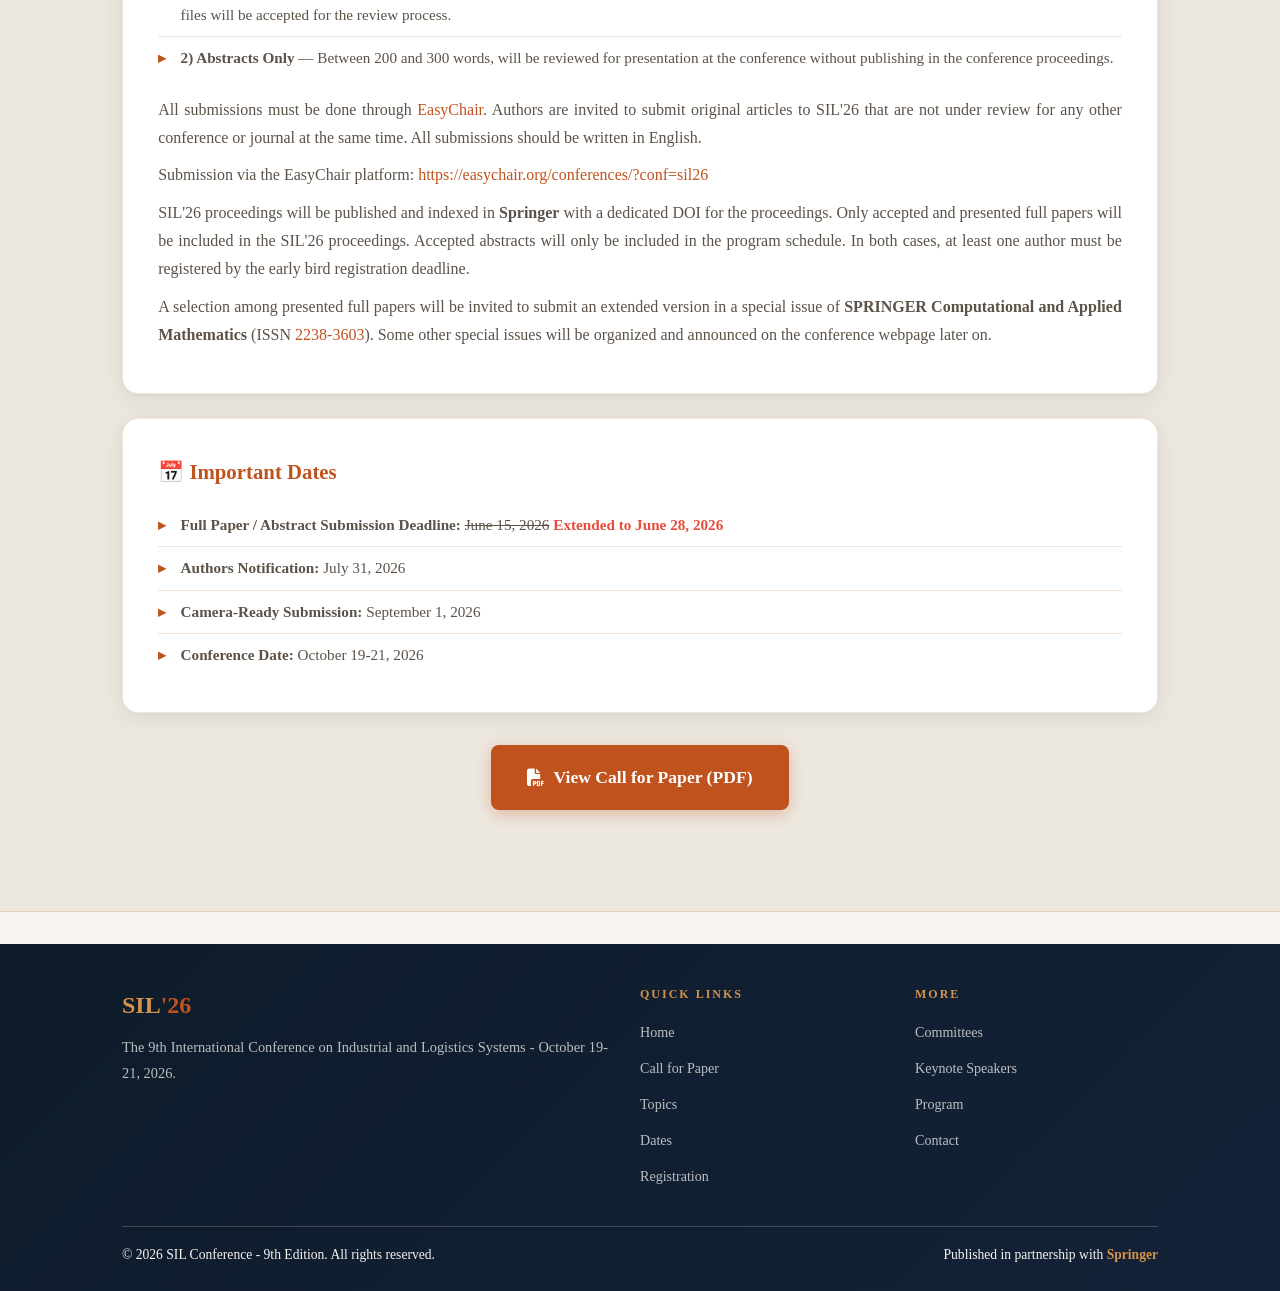
==== commit 52ce1312: "Update registration fees, payment details, venue and conference assets" ====
--- a/call-for-paper.html
+++ b/call-for-paper.html
@@ -51,7 +51,7 @@
       <p class="page-subtitle">Submit your research to the 9th International Conference on Industrial and Logistics
         Systems</p>
       <div style="margin-top: 1.5rem;">
-        <img src="fiche.jpeg" alt="SIL'2026 Call for Papers"
+        <img src="CallForPaper.png" alt="SIL'2026 Call for Papers"
           style="max-width: 100%; width: 800px; border-radius: 12px; box-shadow: 0 8px 32px rgba(13,27,42,0.22);">
       </div>
     </div>
@@ -68,7 +68,7 @@
         <p style="font-style: italic; font-size: 1.1rem; margin-top: 0.25rem;"><strong>&ldquo;Intelligent and
             Sustainable Pharma&ndash;Hospital Supply Chains: An End-to-End Approach from Pill to Patient&rdquo;</strong>
         </p>
-        <p style="margin-top: 0.75rem; font-size: 1.05rem;">October 19-21, 2026<br>Marrakech, Morocco</p>
+        <p style="margin-top: 0.75rem; font-size: 1.05rem;">October 19-21, 2026<br>ENSA, Marrakech, Morocco</p>
       </div>
 
       <!-- General Scope -->
@@ -203,9 +203,9 @@
 
       <!-- Download Button -->
       <div style="text-align: center; margin-top: 2rem;">
-        <a href="Call for Paper SIL'26-ENSAJ.pdf" target="_blank" rel="noopener noreferrer" class="btn-primary"
+        <a href="Call for Paper SIL'26-VF (1) (11).pdf" target="_blank" rel="noopener noreferrer" class="btn-primary"
           style="display: inline-flex; align-items: center; gap: 0.5rem; text-decoration: none; font-size: 1.1rem; padding: 1rem 2.2rem;">
-          📄 View Call for Paper (PDF)
+          <i class="fa-solid fa-file-pdf"></i> View Call for Paper (PDF)
         </a>
       </div>
 
